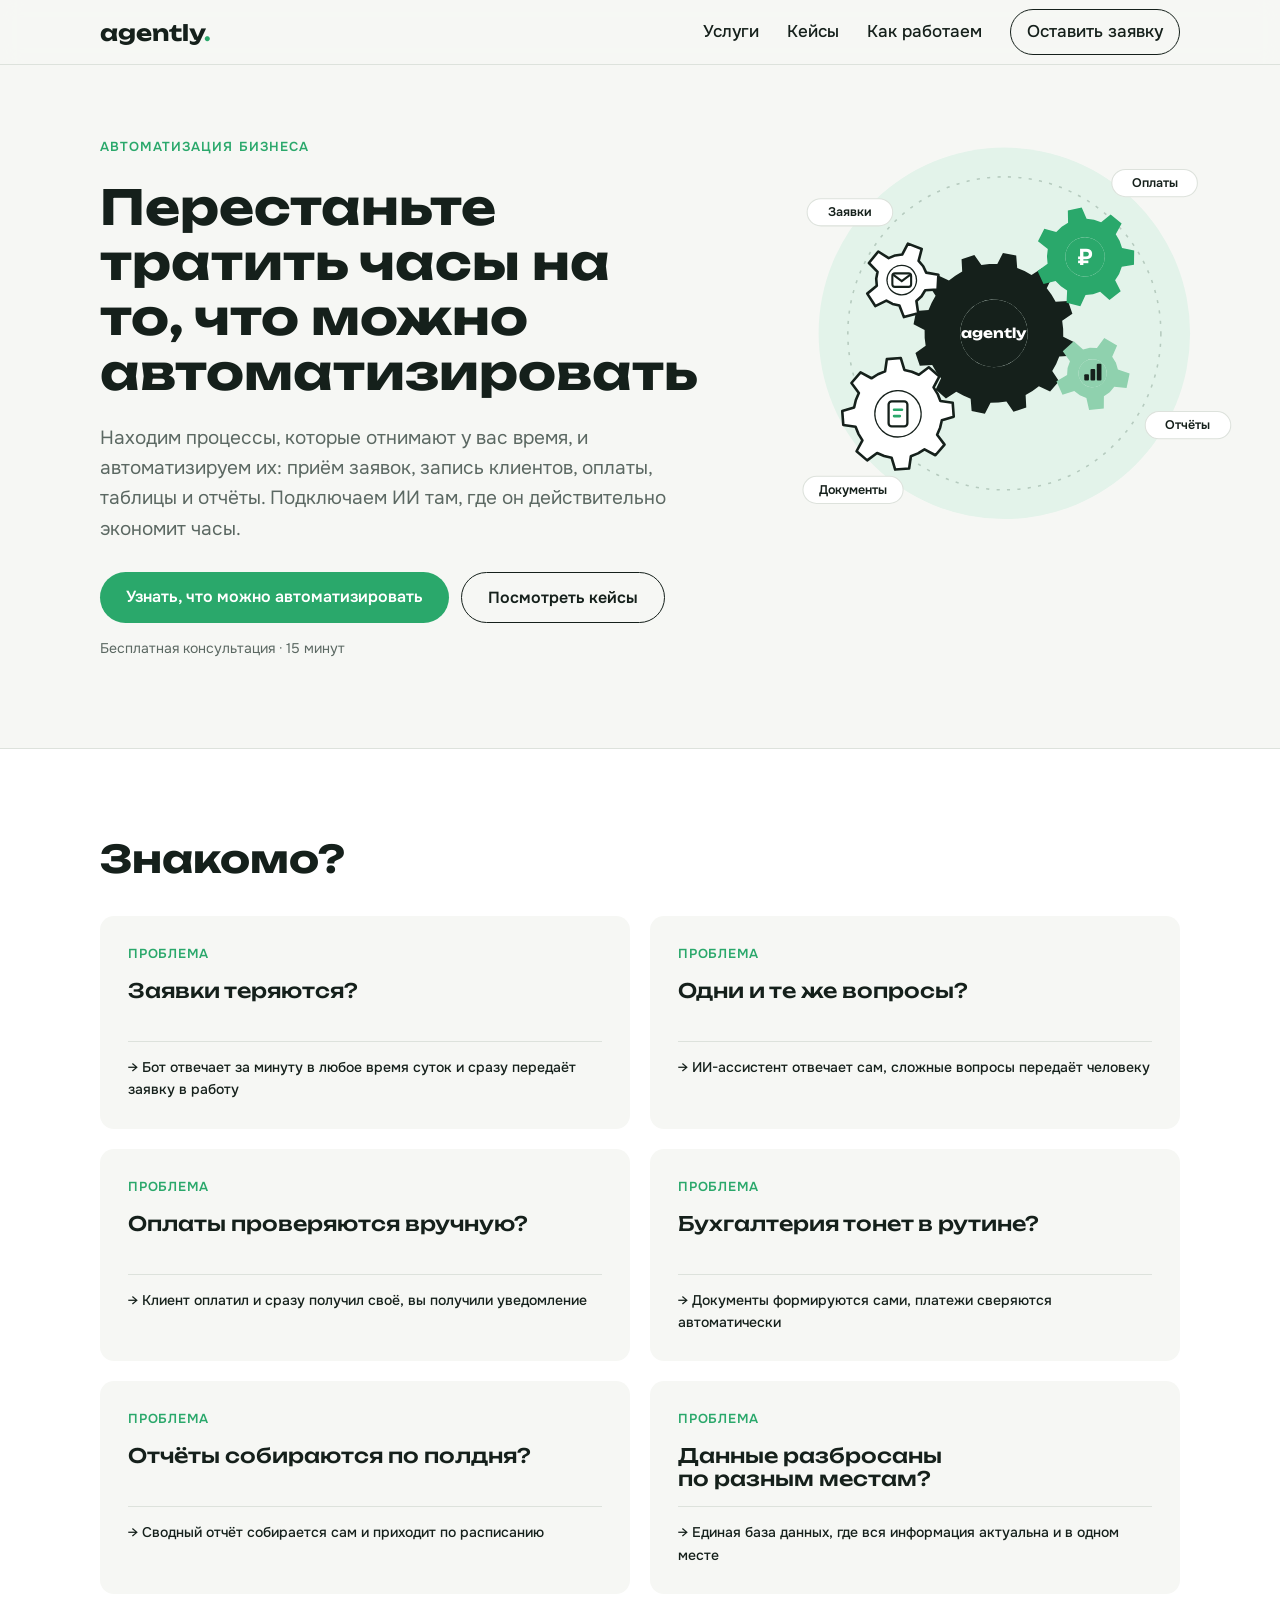
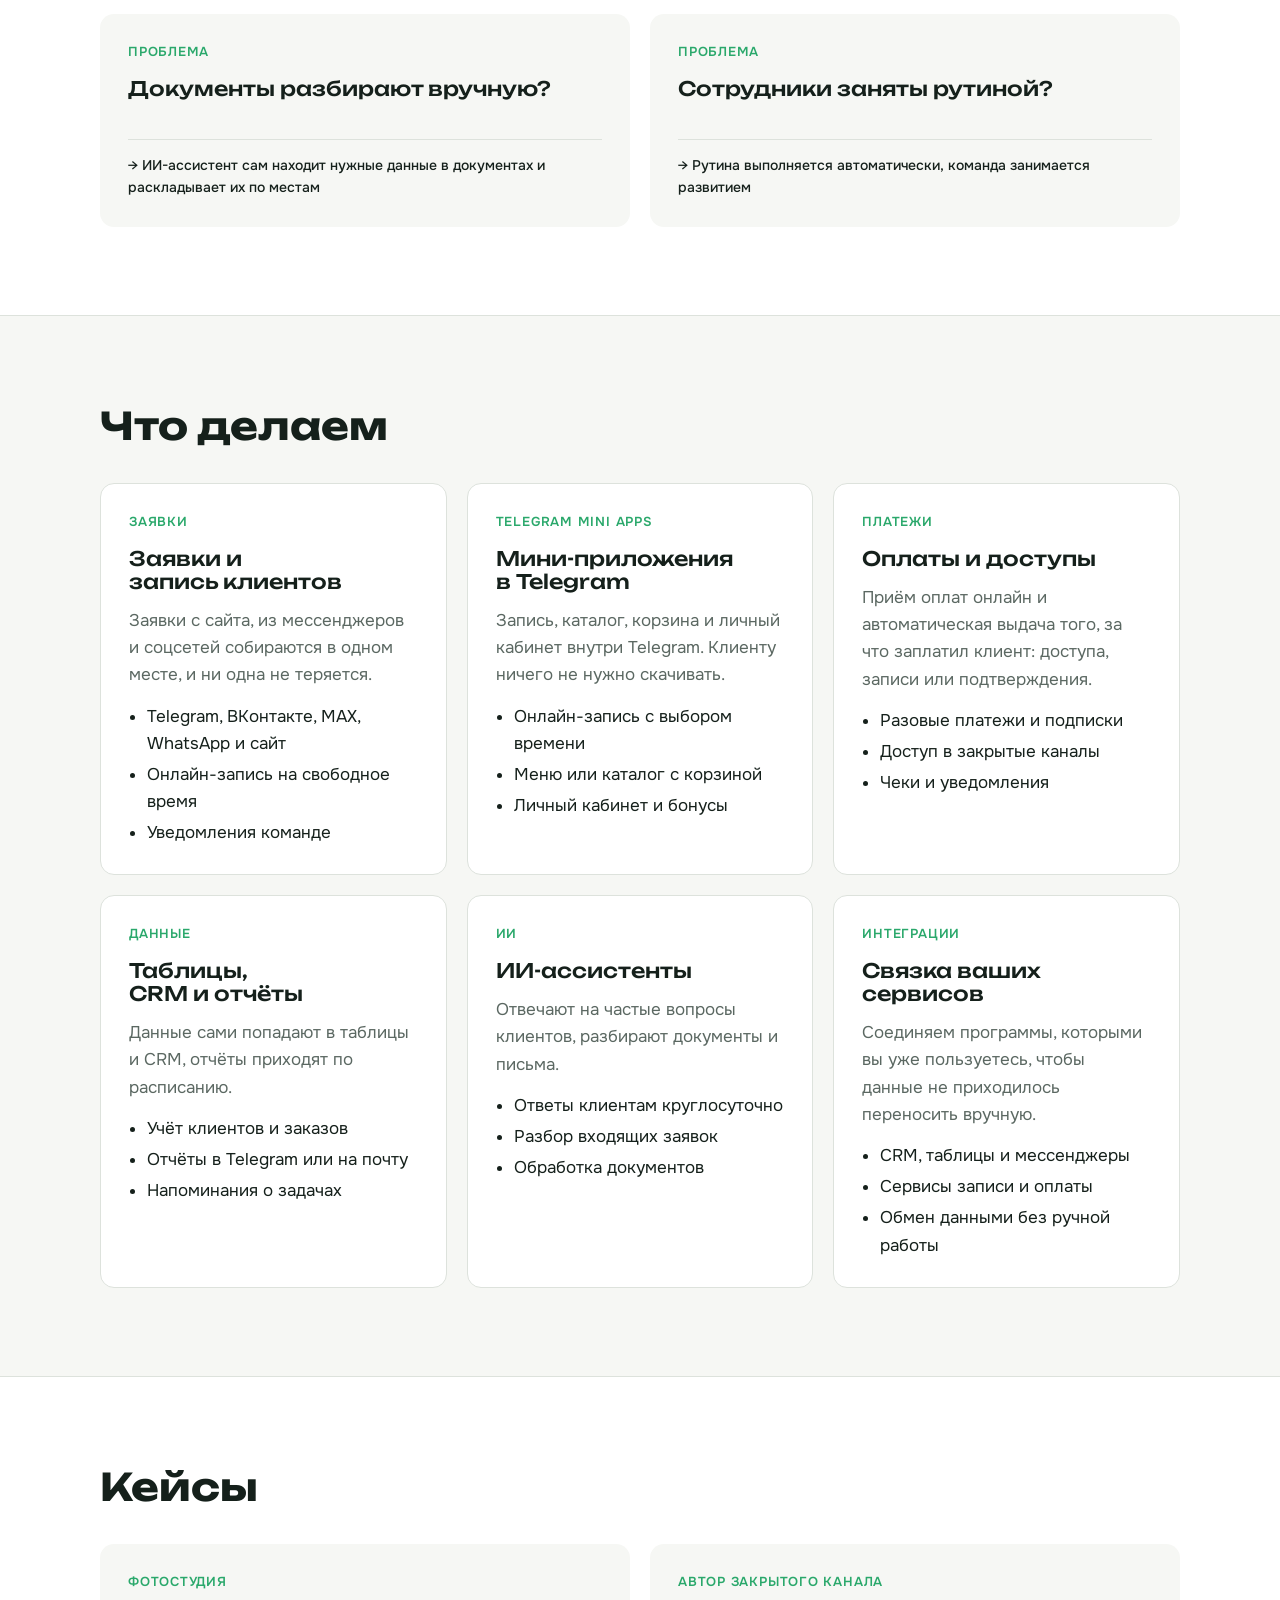
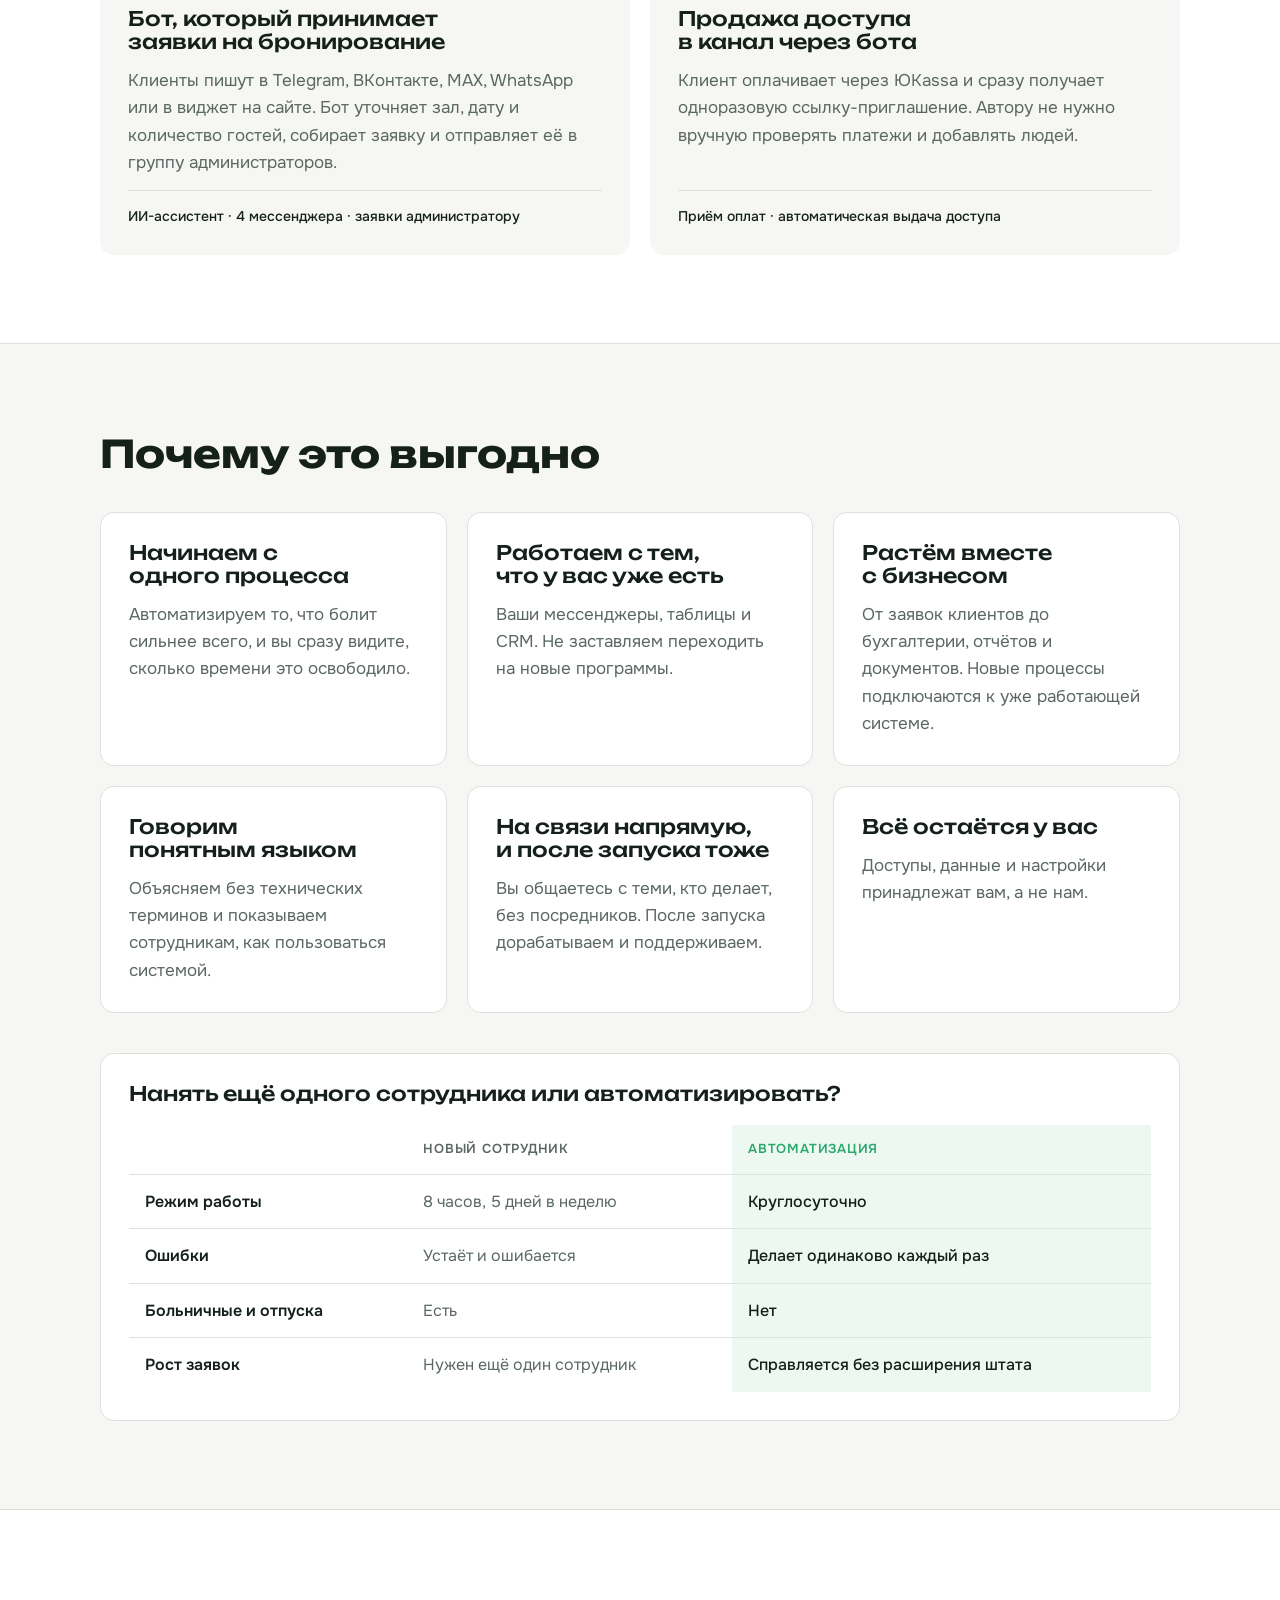
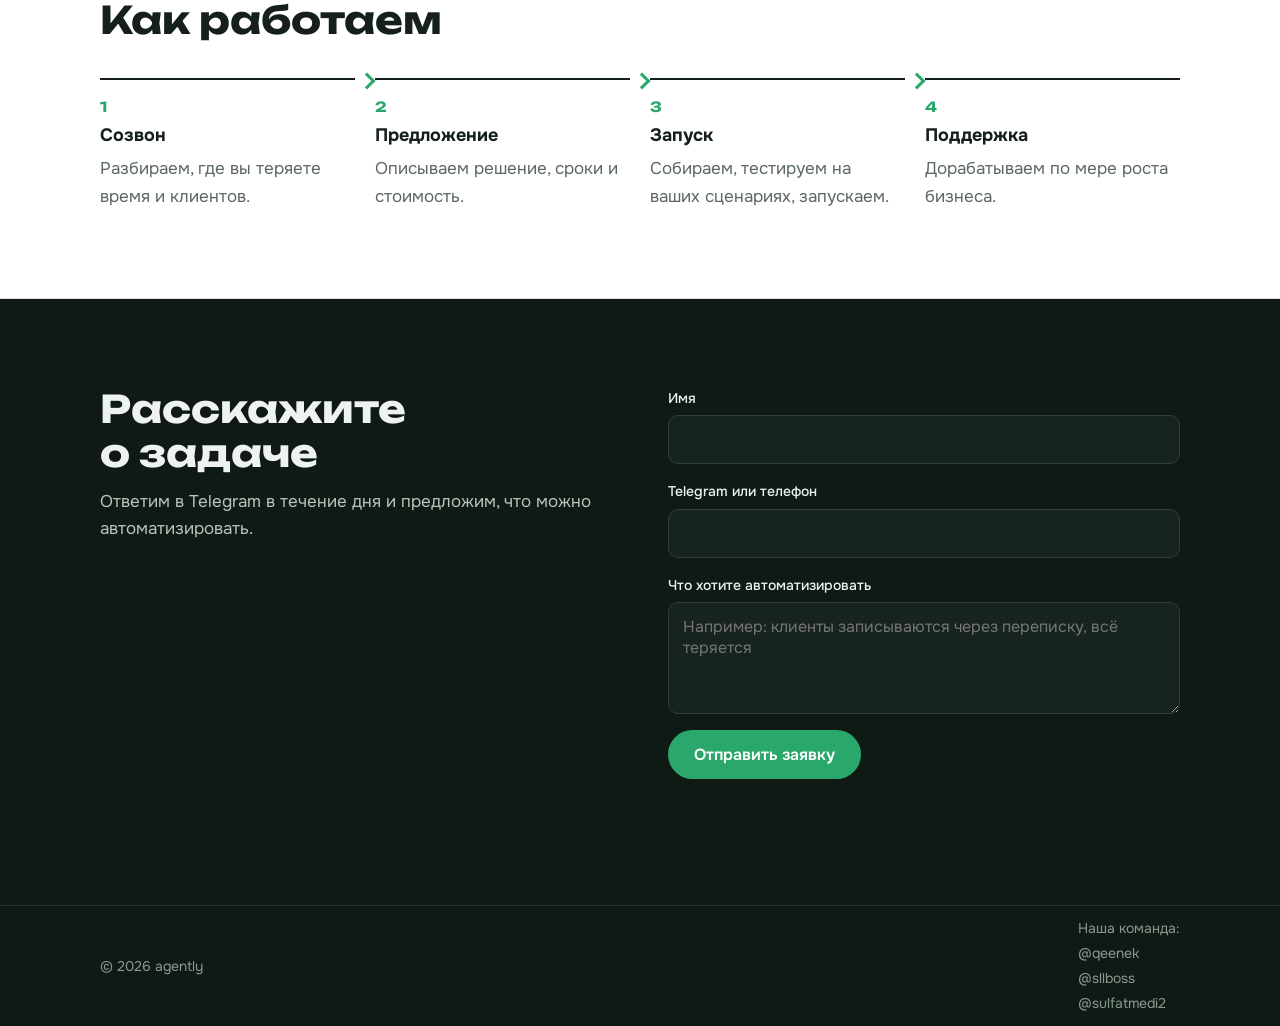
==== index.html @ 32336cc2 "Стрелки между шагами в блоке «Как работаем» - Добавлены зелёные стрелки-чевроны между шагами (CSS ::" ====
<!doctype html>
<html lang="ru">
<head>
  <meta charset="utf-8">
  <meta name="viewport" content="width=device-width, initial-scale=1">
  <title>agently — автоматизация бизнеса</title>
  <meta name="description" content="Автоматизируем бизнес: приём заявок, запись клиентов, оплаты, таблицы и отчёты, мини-приложения в Telegram и ИИ-ассистенты.">
  <link rel="preconnect" href="https://fonts.googleapis.com">
  <link rel="preconnect" href="https://fonts.gstatic.com" crossorigin>
  <link href="https://fonts.googleapis.com/css2?family=Unbounded:wght@500;700&family=Onest:wght@400;500;600&display=swap" rel="stylesheet">
  <link rel="stylesheet" href="css/style.css?v=8">
</head>
<body>

<header class="header">
  <div class="wrap header__row">
    <a href="#" class="logo">agently<span>.</span></a>
    <nav class="nav">
      <a href="#services">Услуги</a>
      <a href="#cases">Кейсы</a>
      <a href="#process">Как работаем</a>
      <a href="#contact" class="nav__cta">Оставить заявку</a>
    </nav>
  </div>
</header>

<main>
  <section class="hero">
    <div class="wrap hero__grid">
      <div class="hero__text">
        <p class="eyebrow">Автоматизация бизнеса</p>
        <h1>Перестаньте тратить часы на то, что можно автоматизировать</h1>
        <p class="lead">Находим процессы, которые отнимают у вас время, и автоматизируем их: приём заявок, запись клиентов, оплаты, таблицы и отчёты. Подключаем ИИ там, где он действительно экономит часы.</p>
        <div class="hero__actions">
          <a href="#contact" class="btn btn--primary">Узнать, что можно автоматизировать</a>
          <a href="#cases" class="btn btn--ghost">Посмотреть кейсы</a>
        </div>
        <p class="hero__note">Бесплатная консультация · 15 минут</p>
      </div>

      <!-- Шестерёнки: agently вращает оплаты, документы, отчёты и заявки -->
      <div class="gears-card">
        <svg id="heroGears" viewBox="0 0 460 420" role="img" aria-label="Сцепленные шестерёнки: центральная agently вращает оплаты, документы, отчёты и заявки">
          <circle cx="215" cy="215" r="178" fill="#e3f3ea"/>
          <circle cx="215" cy="215" r="150" fill="none" stroke="#b6cbbf" stroke-width="1.5" stroke-dasharray="3 7"/>
          <g id="gears"></g>
          <g id="gearIcons"></g>
          <g font-family="Onest, system-ui, sans-serif" font-size="12" font-weight="600" fill="#15201b">
            <rect x="318" y="58" width="82" height="26" rx="13" fill="#fff" stroke="#dde2dc"/><text x="359" y="75" text-anchor="middle">Оплаты</text>
            <rect x="22" y="352" width="96" height="26" rx="13" fill="#fff" stroke="#dde2dc"/><text x="70" y="369" text-anchor="middle">Документы</text>
            <rect x="350" y="290" width="82" height="26" rx="13" fill="#fff" stroke="#dde2dc"/><text x="391" y="307" text-anchor="middle">Отчёты</text>
            <rect x="26" y="86" width="82" height="26" rx="13" fill="#fff" stroke="#dde2dc"/><text x="67" y="103" text-anchor="middle">Заявки</text>
          </g>
        </svg>
      </div>
    </div>
  </section>

  <section id="why" class="section section--alt">
    <div class="wrap">
      <h2>Знакомо?</h2>
      <div class="cases">
        <article class="case">
          <p class="tag">Проблема</p>
          <h3>Заявки теряются?</h3>
          <p class="case__stack">→ Бот отвечает за минуту в любое время суток и сразу передаёт заявку в работу</p>
        </article>
        <article class="case">
          <p class="tag">Проблема</p>
          <h3>Одни и те же вопросы?</h3>
          <p class="case__stack">→ ИИ-ассистент отвечает сам, сложные вопросы передаёт человеку</p>
        </article>
        <article class="case">
          <p class="tag">Проблема</p>
          <h3>Оплаты проверяются вручную?</h3>
          <p class="case__stack">→ Клиент оплатил и сразу получил своё, вы получили уведомление</p>
        </article>
        <article class="case">
          <p class="tag">Проблема</p>
          <h3>Бухгалтерия тонет в рутине?</h3>
          <p class="case__stack">→ Документы формируются сами, платежи сверяются автоматически</p>
        </article>
        <article class="case">
          <p class="tag">Проблема</p>
          <h3>Отчёты собираются по полдня?</h3>
          <p class="case__stack">→ Сводный отчёт собирается сам и приходит по расписанию</p>
        </article>
        <article class="case">
          <p class="tag">Проблема</p>
          <h3>Данные разбросаны по разным местам?</h3>
          <p class="case__stack">→ Единая база данных, где вся информация актуальна и в одном месте</p>
        </article>
        <article class="case">
          <p class="tag">Проблема</p>
          <h3>Документы разбирают вручную?</h3>
          <p class="case__stack">→ ИИ-ассистент сам находит нужные данные в документах и раскладывает их по местам</p>
        </article>
        <article class="case">
          <p class="tag">Проблема</p>
          <h3>Сотрудники заняты рутиной?</h3>
          <p class="case__stack">→ Рутина выполняется автоматически, команда занимается развитием</p>
        </article>
      </div>
    </div>
  </section>

  <section id="services" class="section">
    <div class="wrap">
      <h2>Что делаем</h2>
      <div class="services">
        <article class="service">
          <p class="tag">Заявки</p>
          <h3>Заявки и запись клиентов</h3>
          <p>Заявки с сайта, из мессенджеров и соцсетей собираются в одном месте, и ни одна не теряется.</p>
          <ul>
            <li>Telegram, ВКонтакте, MAX, WhatsApp и сайт</li>
            <li>Онлайн-запись на свободное время</li>
            <li>Уведомления команде</li>
          </ul>
        </article>
        <article class="service">
          <p class="tag">Telegram Mini Apps</p>
          <h3>Мини-приложения в Telegram</h3>
          <p>Запись, каталог, корзина и личный кабинет внутри Telegram. Клиенту ничего не нужно скачивать.</p>
          <ul>
            <li>Онлайн-запись с выбором времени</li>
            <li>Меню или каталог с корзиной</li>
            <li>Личный кабинет и бонусы</li>
          </ul>
        </article>
        <article class="service">
          <p class="tag">Платежи</p>
          <h3>Оплаты и доступы</h3>
          <p>Приём оплат онлайн и автоматическая выдача того, за что заплатил клиент: доступа, записи или подтверждения.</p>
          <ul>
            <li>Разовые платежи и подписки</li>
            <li>Доступ в закрытые каналы</li>
            <li>Чеки и уведомления</li>
          </ul>
        </article>
        <article class="service">
          <p class="tag">Данные</p>
          <h3>Таблицы, CRM и отчёты</h3>
          <p>Данные сами попадают в таблицы и CRM, отчёты приходят по расписанию.</p>
          <ul>
            <li>Учёт клиентов и заказов</li>
            <li>Отчёты в Telegram или на почту</li>
            <li>Напоминания о задачах</li>
          </ul>
        </article>
        <article class="service">
          <p class="tag">ИИ</p>
          <h3>ИИ-ассистенты</h3>
          <p>Отвечают на частые вопросы клиентов, разбирают документы и письма.</p>
          <ul>
            <li>Ответы клиентам круглосуточно</li>
            <li>Разбор входящих заявок</li>
            <li>Обработка документов</li>
          </ul>
        </article>
        <article class="service">
          <p class="tag">Интеграции</p>
          <h3>Связка ваших сервисов</h3>
          <p>Соединяем программы, которыми вы уже пользуетесь, чтобы данные не приходилось переносить вручную.</p>
          <ul>
            <li>CRM, таблицы и мессенджеры</li>
            <li>Сервисы записи и оплаты</li>
            <li>Обмен данными без ручной работы</li>
          </ul>
        </article>
      </div>
    </div>
  </section>

  <section id="cases" class="section section--alt">
    <div class="wrap">
      <h2>Кейсы</h2>
      <div class="cases">
        <article class="case">
          <p class="tag">Фотостудия</p>
          <h3>Бот, который принимает заявки на бронирование</h3>
          <p>Клиенты пишут в Telegram, ВКонтакте, MAX, WhatsApp или в виджет на сайте. Бот уточняет зал, дату и количество гостей, собирает заявку и отправляет её в группу администраторов.</p>
          <p class="case__stack">ИИ-ассистент · 4 мессенджера · заявки администратору</p>
        </article>
        <article class="case">
          <p class="tag">Автор закрытого канала</p>
          <h3>Продажа доступа в канал через бота</h3>
          <p>Клиент оплачивает через ЮKassa и сразу получает одноразовую ссылку-приглашение. Автору не нужно вручную проверять платежи и добавлять людей.</p>
          <p class="case__stack">Приём оплат · автоматическая выдача доступа</p>
        </article>
      </div>
    </div>
  </section>

  <section id="benefits" class="section">
    <div class="wrap">
      <h2>Почему это выгодно</h2>
      <div class="services">
        <article class="service">
          <h3>Начинаем с одного процесса</h3>
          <p>Автоматизируем то, что болит сильнее всего, и вы сразу видите, сколько времени это освободило.</p>
        </article>
        <article class="service">
          <h3>Работаем с тем, что у вас уже есть</h3>
          <p>Ваши мессенджеры, таблицы и CRM. Не заставляем переходить на новые программы.</p>
        </article>
        <article class="service">
          <h3>Растём вместе с бизнесом</h3>
          <p>От заявок клиентов до бухгалтерии, отчётов и документов. Новые процессы подключаются к уже работающей системе.</p>
        </article>
        <article class="service">
          <h3>Говорим понятным языком</h3>
          <p>Объясняем без технических терминов и показываем сотрудникам, как пользоваться системой.</p>
        </article>
        <article class="service">
          <h3>На связи напрямую, и после запуска тоже</h3>
          <p>Вы общаетесь с теми, кто делает, без посредников. После запуска дорабатываем и поддерживаем.</p>
        </article>
        <article class="service">
          <h3>Всё остаётся у вас</h3>
          <p>Доступы, данные и настройки принадлежат вам, а не нам.</p>
        </article>
      </div>
      <div class="compare">
        <h3 class="compare__title">Нанять ещё одного сотрудника или автоматизировать?</h3>
        <div class="compare__scroll">
          <table>
            <thead>
              <tr><th></th><th scope="col">Новый сотрудник</th><th scope="col">Автоматизация</th></tr>
            </thead>
            <tbody>
              <tr><th scope="row">Режим работы</th><td>8 часов, 5 дней в неделю</td><td>Круглосуточно</td></tr>
              <tr><th scope="row">Ошибки</th><td>Устаёт и ошибается</td><td>Делает одинаково каждый раз</td></tr>
              <tr><th scope="row">Больничные и отпуска</th><td>Есть</td><td>Нет</td></tr>
              <tr><th scope="row">Рост заявок</th><td>Нужен ещё один сотрудник</td><td>Справляется без расширения штата</td></tr>
            </tbody>
          </table>
        </div>
      </div>
    </div>
  </section>

  <section id="process" class="section section--alt">
    <div class="wrap">
      <h2>Как работаем</h2>
      <ol class="steps">
        <li><b>Созвон</b><span>Разбираем, где вы теряете время и клиентов.</span></li>
        <li><b>Предложение</b><span>Описываем решение, сроки и стоимость.</span></li>
        <li><b>Запуск</b><span>Собираем, тестируем на ваших сценариях, запускаем.</span></li>
        <li><b>Поддержка</b><span>Дорабатываем по мере роста бизнеса.</span></li>
      </ol>
    </div>
  </section>

  <section id="contact" class="section section--dark">
    <div class="wrap contact">
      <div>
        <h2>Расскажите о задаче</h2>
        <p>Ответим в Telegram в течение дня и предложим, что можно автоматизировать.</p>
      </div>
      <form id="lead-form" class="form" novalidate>
        <label>Имя
          <input type="text" name="name" required autocomplete="name">
        </label>
        <label>Telegram или телефон
          <input type="text" name="contact" required>
        </label>
        <label>Что хотите автоматизировать
          <textarea name="task" rows="4" placeholder="Например: клиенты записываются через переписку, всё теряется"></textarea>
        </label>
        <input type="text" name="website" class="hp" tabindex="-1" autocomplete="off" aria-hidden="true">
        <button type="submit" class="btn btn--primary">Отправить заявку</button>
        <p class="form__status" role="status"></p>
      </form>
    </div>
  </section>
</main>

<footer class="footer">
  <div class="wrap footer__row">
    <span>© 2026 agently</span>
    <div class="footer__team">
      <span>Наша команда:</span>
      <a href="https://t.me/qeenek" target="_blank" rel="noopener">@qeenek</a>
      <a href="https://t.me/sllboss" target="_blank" rel="noopener">@sllboss</a>
      <a href="https://t.me/sulfatmedi2" target="_blank" rel="noopener">@sulfatmedi2</a>
    </div>
  </div>
</footer>

<script src="js/main.js"></script>
<script>
/* Шестерёнки на первом экране */
(() => {
  const svg = document.getElementById('heroGears');
  if (!svg) return;
  const NS = 'http://www.w3.org/2000/svg', host = svg.getElementById ? svg.querySelector('#gears') : null, icons = svg.querySelector('#gearIcons');
  const reduce = window.matchMedia('(prefers-reduced-motion: reduce)').matches;
  const m = 6, h = 11;
  function gearPath(t) {
    const rp = t * m, ro = rp + h / 2, ri = rp - h / 2, step = Math.PI * 2 / t; let d = '';
    for (let i = 0; i < t; i++) {
      const a = i * step, pts = [[ri, a - step * .5], [ri, a - step * .28], [ro, a - step * .16], [ro, a + step * .16], [ri, a + step * .28]];
      pts.forEach(([r, an], j) => { d += (i === 0 && j === 0 ? 'M' : 'L') + (r * Math.cos(an)).toFixed(2) + ' ' + (r * Math.sin(an)).toFixed(2) + ' '; });
    }
    const r = t * m * .45;
    return d + `Z M ${r} 0 A ${r} ${r} 0 1 0 ${-r} 0 A ${r} ${r} 0 1 0 ${r} 0 Z`;
  }
  const mk = (tag, a, p) => { const e = document.createElementNS(NS, tag); for (const k in a) e.setAttribute(k, a[k]); p.appendChild(e); return e; };
  const A = { t: 12, x: 205, y: 215, fill: '#15201b' };
  const kids = [
    { t: 7, ang: -40, fill: '#2aa86b', icon: 'rub' },
    { t: 8, ang: 140, fill: '#ffffff', stroke: '#15201b', icon: 'doc' },
    { t: 5, ang: 22, fill: '#8fd1ae', icon: 'chart' },
    { t: 5, ang: -150, fill: '#ffffff', stroke: '#15201b', icon: 'mail' }
  ];
  kids.forEach(k => { const dist = (A.t + k.t) * m, r = k.ang * Math.PI / 180; k.x = A.x + dist * Math.cos(r); k.y = A.y + dist * Math.sin(r); });
  [A, ...kids].forEach(g => { g.el = mk('path', { d: gearPath(g.t), fill: g.fill, 'fill-rule': 'evenodd', stroke: g.stroke || 'none', 'stroke-width': g.stroke ? 2.5 : 0, 'stroke-linejoin': 'round' }, host); });
  mk('circle', { cx: A.x, cy: A.y, r: A.t * m * .45, fill: '#15201b' }, icons);
  mk('text', { x: A.x, y: A.y + 4, 'text-anchor': 'middle', 'font-size': 13, 'font-weight': 700, fill: '#ffffff', 'font-family': 'Unbounded, sans-serif' }, icons).textContent = 'agently';
  kids.forEach(k => {
    mk('circle', { cx: k.x, cy: k.y, r: k.t * m * .45, fill: k.fill }, icons);
    if (k.icon === 'rub') mk('text', { x: k.x, y: k.y + 8, 'text-anchor': 'middle', 'font-size': 22, 'font-weight': 700, fill: '#ffffff' }, icons).textContent = '₽';
    if (k.icon === 'doc') { mk('rect', { x: k.x - 9, y: k.y - 12, width: 18, height: 24, rx: 3, fill: 'none', stroke: '#15201b', 'stroke-width': 2.2 }, icons); mk('rect', { x: k.x - 5, y: k.y - 5, width: 10, height: 2.4, rx: 1.2, fill: '#2aa86b' }, icons); mk('rect', { x: k.x - 5, y: k.y + 1, width: 8, height: 2.4, rx: 1.2, fill: '#2aa86b' }, icons); }
    if (k.icon === 'chart') [[-8, 6], [-2, 11], [4, 16]].forEach(([dx, hh]) => mk('rect', { x: k.x + dx, y: k.y + 7 - hh, width: 4.5, height: hh, rx: 1, fill: '#15201b' }, icons));
    if (k.icon === 'mail') { mk('rect', { x: k.x - 9, y: k.y - 6.5, width: 18, height: 13, rx: 2.5, fill: 'none', stroke: '#15201b', 'stroke-width': 2 }, icons); mk('path', { d: `M${k.x - 8} ${k.y - 5} L${k.x} ${k.y + 1} L${k.x + 8} ${k.y - 5}`, fill: 'none', stroke: '#15201b', 'stroke-width': 2 }, icons); }
  });
  function draw(phi) {
    A.el.setAttribute('transform', `translate(${A.x} ${A.y}) rotate(${phi})`);
    kids.forEach(k => { const ratio = A.t / k.t, rot = -ratio * phi + k.ang * (1 + ratio) + 180 / k.t; k.el.setAttribute('transform', `translate(${k.x.toFixed(2)} ${k.y.toFixed(2)}) rotate(${rot.toFixed(3)})`); });
  }
  draw(0);
  if (reduce) return;
  let raf = 0, last = 0, phi = 0;
  const frame = now => { if (last) phi += (now - last) / 1000 * 24; last = now; draw(phi); raf = requestAnimationFrame(frame); };
  const run = on => { cancelAnimationFrame(raf); last = 0; if (on) raf = requestAnimationFrame(frame); };
  if ('IntersectionObserver' in window) new IntersectionObserver(([e]) => run(e.isIntersecting)).observe(svg);
  else run(true);
})();
</script>

</body>
</html>
---- css/style.css ----
:root {
  --bg: #f6f7f4;
  --surface: #ffffff;
  --ink: #15201b;
  --muted: #5b6862;
  --line: #dde2dc;
  --accent: #2aa86b;      /* зелёный «онлайн»: бот работает */
  --accent-ink: #ffffff;
  --dark: #0f1a15;
  --tg: #e7f1fb;          /* фон входящих сообщений */
  --font-display: "Unbounded", system-ui, sans-serif;
  --font-body: "Onest", system-ui, -apple-system, "Segoe UI", sans-serif;
  --radius: 14px;
}

* { box-sizing: border-box; }
html { scroll-behavior: smooth; }
body {
  margin: 0;
  background: var(--bg);
  color: var(--ink);
  font: 400 17px/1.6 var(--font-body);
}
a { color: inherit; }
h1, h2, h3 { font-family: var(--font-display); line-height: 1.15; text-wrap: balance; margin: 0; }
h1 { font-size: clamp(30px, 5vw, 52px); font-weight: 700; }
h2 { font-size: clamp(26px, 3.5vw, 38px); font-weight: 700; margin-bottom: 36px; }
h3 { font-size: 20px; font-weight: 500; }
p { margin: 0; }

.wrap {
  max-width: 1120px;
  margin: 0 auto;
  padding-left: max(20px, env(safe-area-inset-left));
  padding-right: max(20px, env(safe-area-inset-right));
}

/* Header */
.header {
  position: sticky; top: 0; z-index: 10;
  background: color-mix(in srgb, var(--bg) 88%, transparent);
  backdrop-filter: blur(10px);
  border-bottom: 1px solid var(--line);
}
.header__row { display: flex; align-items: center; justify-content: space-between; height: 64px; }
.logo { font: 700 22px var(--font-display); text-decoration: none; }
.logo span { color: var(--accent); }
.nav { display: flex; gap: 28px; align-items: center; font-weight: 500; }
.nav a { text-decoration: none; }
.nav a:hover { color: var(--accent); }
.nav__cta { padding: 8px 16px; border: 1.5px solid var(--ink); border-radius: 999px; }

/* Buttons */
.btn {
  display: inline-block; padding: 14px 26px; border-radius: 999px;
  font: 600 16px var(--font-body); text-decoration: none; cursor: pointer; border: 0;
  transition: transform .15s ease, background .15s ease;
}
.btn:hover { transform: translateY(-1px); }
.btn:focus-visible, .nav a:focus-visible, input:focus-visible, textarea:focus-visible {
  outline: 3px solid var(--accent); outline-offset: 2px;
}
.btn--primary { background: var(--accent); color: var(--accent-ink); }
.btn--ghost { background: transparent; border: 1.5px solid var(--ink); }

/* Hero */
.hero { padding-block: 72px 88px; }
.hero__grid { display: grid; grid-template-columns: 1.15fr .85fr; gap: 56px; align-items: center; }
.hero__text { display: flex; flex-direction: column; gap: 22px; }
.eyebrow { text-transform: uppercase; letter-spacing: .08em; font-size: 13px; font-weight: 600; color: var(--accent); }
.lead { font-size: 19px; color: var(--muted); max-width: 34em; }
.hero__actions { display: flex; gap: 12px; flex-wrap: wrap; margin-top: 6px; }
.hero__note { font-size: 14px; color: var(--muted); margin-top: -8px; }

/* Chat mockup */
.chat {
  background: var(--surface); border: 1px solid var(--line); border-radius: 22px;
  padding: 18px; display: flex; flex-direction: column; gap: 10px;
  box-shadow: 0 20px 50px -24px rgba(15, 26, 21, .25);
}
.chat__head { display: flex; gap: 10px; align-items: center; padding-bottom: 12px; border-bottom: 1px solid var(--line); }
.chat__head small { display: block; color: var(--accent); font-size: 13px; }
.chat__avatar {
  width: 38px; height: 38px; border-radius: 50%; display: grid; place-items: center;
  background: var(--ink); color: var(--bg); font: 700 16px var(--font-display);
}
.msg { max-width: 85%; padding: 10px 14px; border-radius: 16px; font-size: 15px; line-height: 1.4; }
.msg--in { background: var(--tg); align-self: flex-start; border-bottom-left-radius: 4px; }
.msg--out { background: var(--ink); color: var(--bg); align-self: flex-end; border-bottom-right-radius: 4px; }
.chat__ticket {
  margin-top: 6px; padding: 12px 14px; border: 1.5px dashed var(--accent); border-radius: 12px;
  display: flex; flex-direction: column; gap: 2px;
}
.chat__ticket small { color: var(--muted); font-size: 12px; text-transform: uppercase; letter-spacing: .06em; }

/* Sections */
.section { padding-block: 88px; }
.section--alt { background: var(--surface); border-block: 1px solid var(--line); }
.section--dark { background: var(--dark); color: #eef3ef; }
.tag { font-size: 13px; font-weight: 600; color: var(--accent); text-transform: uppercase; letter-spacing: .06em; }

.services { display: grid; grid-template-columns: repeat(3, 1fr); gap: 20px; }
.service {
  background: var(--surface); border: 1px solid var(--line); border-radius: var(--radius);
  padding: 28px; display: flex; flex-direction: column; gap: 14px;
}
.service p:not(.tag) { color: var(--muted); }
.service ul { margin: 0; padding-left: 18px; display: grid; gap: 4px; }

.cases { display: grid; grid-template-columns: repeat(2, 1fr); gap: 20px; }
.case { padding: 28px; border-radius: var(--radius); background: var(--bg); display: flex; flex-direction: column; gap: 14px; }
.case p:not(.tag):not(.case__stack) { color: var(--muted); }
.case__stack { margin-top: auto; padding-top: 14px; border-top: 1px solid var(--line); font-size: 14px; font-weight: 500; }

.steps { list-style: none; counter-reset: s; margin: 0; padding: 0; display: grid; grid-template-columns: repeat(4, 1fr); gap: 20px; }
.steps li { counter-increment: s; display: flex; flex-direction: column; gap: 6px; padding-top: 18px; border-top: 2px solid var(--ink); }
.steps li::before { content: counter(s); font: 700 14px var(--font-display); color: var(--accent); }
.steps b { font-size: 18px; }
.steps span { color: var(--muted); }

/* Contact */
.contact { display: grid; grid-template-columns: 1fr 1fr; gap: 56px; align-items: start; }
.contact > div { display: flex; flex-direction: column; gap: 14px; }
.contact h2 { margin-bottom: 0; }
.contact p { color: #b7c4bc; }
.team { margin-top: 12px; display: flex; flex-direction: column; gap: 10px; }
.team__title { text-transform: uppercase; letter-spacing: .08em; font-size: 13px; font-weight: 600; color: var(--accent) !important; }
.team__list { list-style: none; margin: 0; padding: 0; display: flex; flex-direction: column; gap: 8px; }
.team__list a {
  display: inline-flex; align-items: center; gap: 10px;
  color: #eef3ef; text-decoration: none; font-weight: 500; font-size: 18px;
}
.team__list a::before {
  content: ""; width: 8px; height: 8px; border-radius: 50%; background: var(--accent);
}
.team__list a:hover { color: var(--accent); }
.form { display: flex; flex-direction: column; gap: 16px; }
.form label { display: flex; flex-direction: column; gap: 6px; font-size: 14px; font-weight: 500; }
.form input, .form textarea {
  font: 400 16px var(--font-body); padding: 13px 14px; border-radius: 10px;
  border: 1px solid #2f3f37; background: #17241e; color: #eef3ef; resize: vertical;
}
.form input.invalid { border-color: #e46a5a; }
.form .btn { align-self: flex-start; }
.form__status { min-height: 1.5em; font-size: 15px; }
.form__status.ok { color: var(--accent); }
.form__status.err { color: #f08d7f; }
.hp { position: absolute; left: -9999px; }

.footer { padding-block: 28px; background: var(--dark); color: #8a9a91; border-top: 1px solid #22312a; }
.footer__row { display: flex; justify-content: space-between; gap: 16px; }

/* Mobile */
@media (max-width: 860px) {
  .hero__grid, .contact, .cases { grid-template-columns: 1fr; }
  .services { grid-template-columns: 1fr; }
  .steps { grid-template-columns: 1fr 1fr; }
  .nav a:not(.nav__cta) { display: none; }
  .hero { padding-block: 40px 64px; }
  .section { padding-block: 64px; }
}
@media (max-width: 480px) {
  .steps { grid-template-columns: 1fr; }
}

/* Команда в подвале */
.footer__row { align-items: center; flex-wrap: wrap; }
.footer__team { display: flex; flex-direction: column; gap: 4px; }
.footer { font-size: 14px; line-height: 1.5; padding-block: 12px; }
.footer__team a { color: inherit; text-decoration: none; }
.footer__team a:hover { color: var(--accent); }
@media (prefers-reduced-motion: reduce) {
  html { scroll-behavior: auto; }
  .btn { transition: none; }
}

/* Блок «Почему это выгодно» */
.compare { margin-top: 40px; background: var(--surface); border: 1px solid var(--line); border-radius: var(--radius); padding: 28px; }
.compare__title { margin-bottom: 20px; }
.compare__scroll { overflow-x: auto; }
.compare table { width: 100%; border-collapse: collapse; font-size: 16px; }
.compare th, .compare td { text-align: left; padding: 14px 16px; border-bottom: 1px solid var(--line); vertical-align: top; }
.compare tbody tr:last-child th, .compare tbody tr:last-child td { border-bottom: 0; }
.compare thead th { font-size: 13px; font-weight: 600; text-transform: uppercase; letter-spacing: .06em; color: var(--muted); }
.compare tbody th { font-weight: 600; }
.compare td { color: var(--muted); }
.compare td:last-child { color: var(--ink); font-weight: 500; background: color-mix(in srgb, var(--accent) 8%, transparent); }
.compare thead th:last-child { color: var(--accent); background: color-mix(in srgb, var(--accent) 8%, transparent); }
@media (max-width: 600px) {
  .compare { padding: 20px 12px; }
  .compare table { font-size: 14px; }
  .compare th, .compare td { padding: 12px 8px; }
  .compare table { table-layout: fixed; }
  .compare thead th { text-transform: none; letter-spacing: 0; font-size: 13px; }
  .compare th:first-child { width: 30%; }
}

/* Первый экран: шестерёнки справа */
.hero__grid { grid-template-columns: minmax(0, 1fr) minmax(0, 400px); gap: clamp(32px, 5vw, 72px); }
.hero h1 { font-size: clamp(28px, 3.8vw, 48px); hyphens: auto; }
.gears-card { justify-self: end; width: 100%; max-width: 400px; }
.gears-card svg { display: block; width: 100%; height: auto; }
@media (max-width: 860px) {
  .hero__grid { grid-template-columns: 1fr; }
  .gears-card { justify-self: center; max-width: 380px; }
}
.hero { overflow-x: clip; }
@media (min-width: 861px) {
  .gears-card {
    width: clamp(400px, calc(50vw - 160px), 560px);
    max-width: none;
    transform: translate(clamp(0px, calc(50vw - 560px), 220px), -70px);
  }
}

/* Блок «Знакомо?»: разделитель на одном уровне во всех карточках */
#why .case .case__stack { margin-top: 0; }
@media (min-width: 861px) {
  #why .case h3 { min-height: 2.4em; }
}

/* Стрелки между шагами «Как работаем» (только десктоп, где шаги в один ряд) */
@media (min-width: 861px) {
  .steps li { position: relative; }
  .steps li:not(:first-child)::after {
    content: "";
    position: absolute;
    top: -5px;
    left: -14px;
    width: 9px;
    height: 9px;
    border-top: 3px solid var(--accent);
    border-right: 3px solid var(--accent);
    transform: rotate(45deg);
  }
}
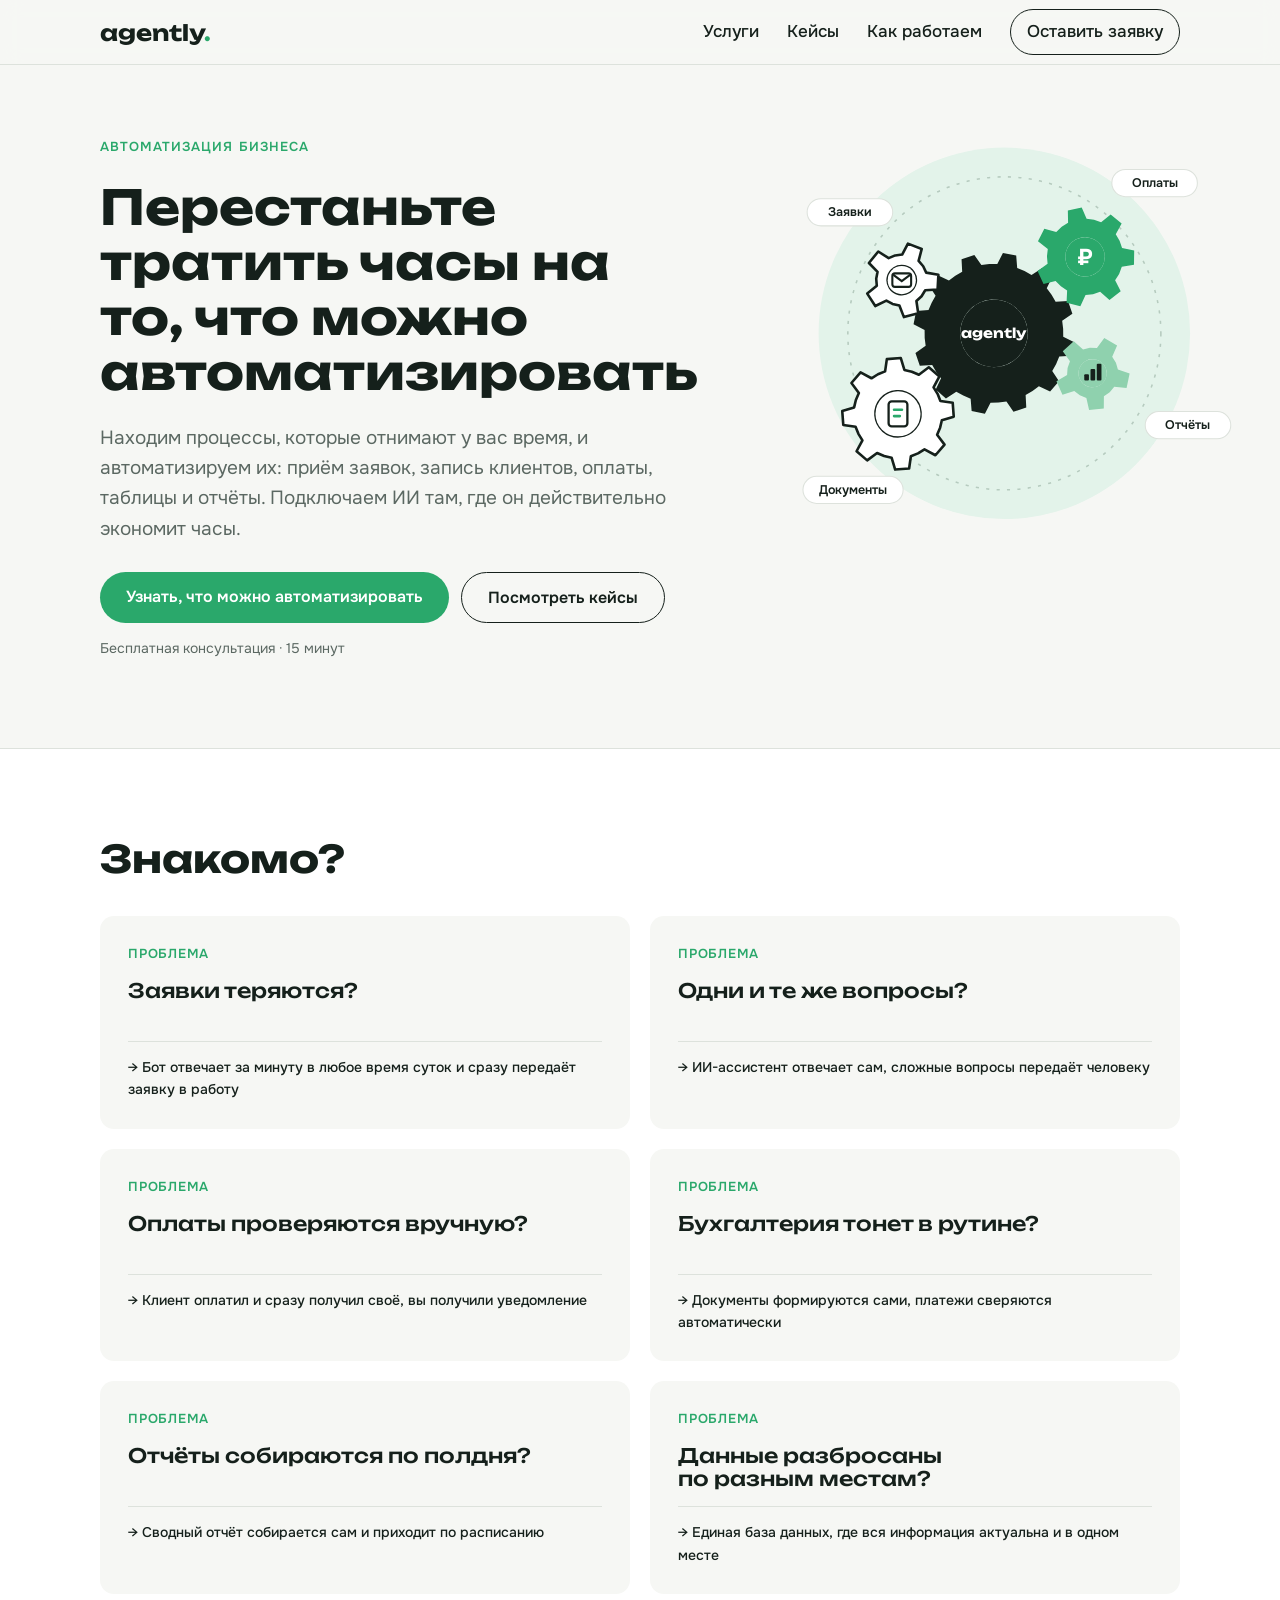
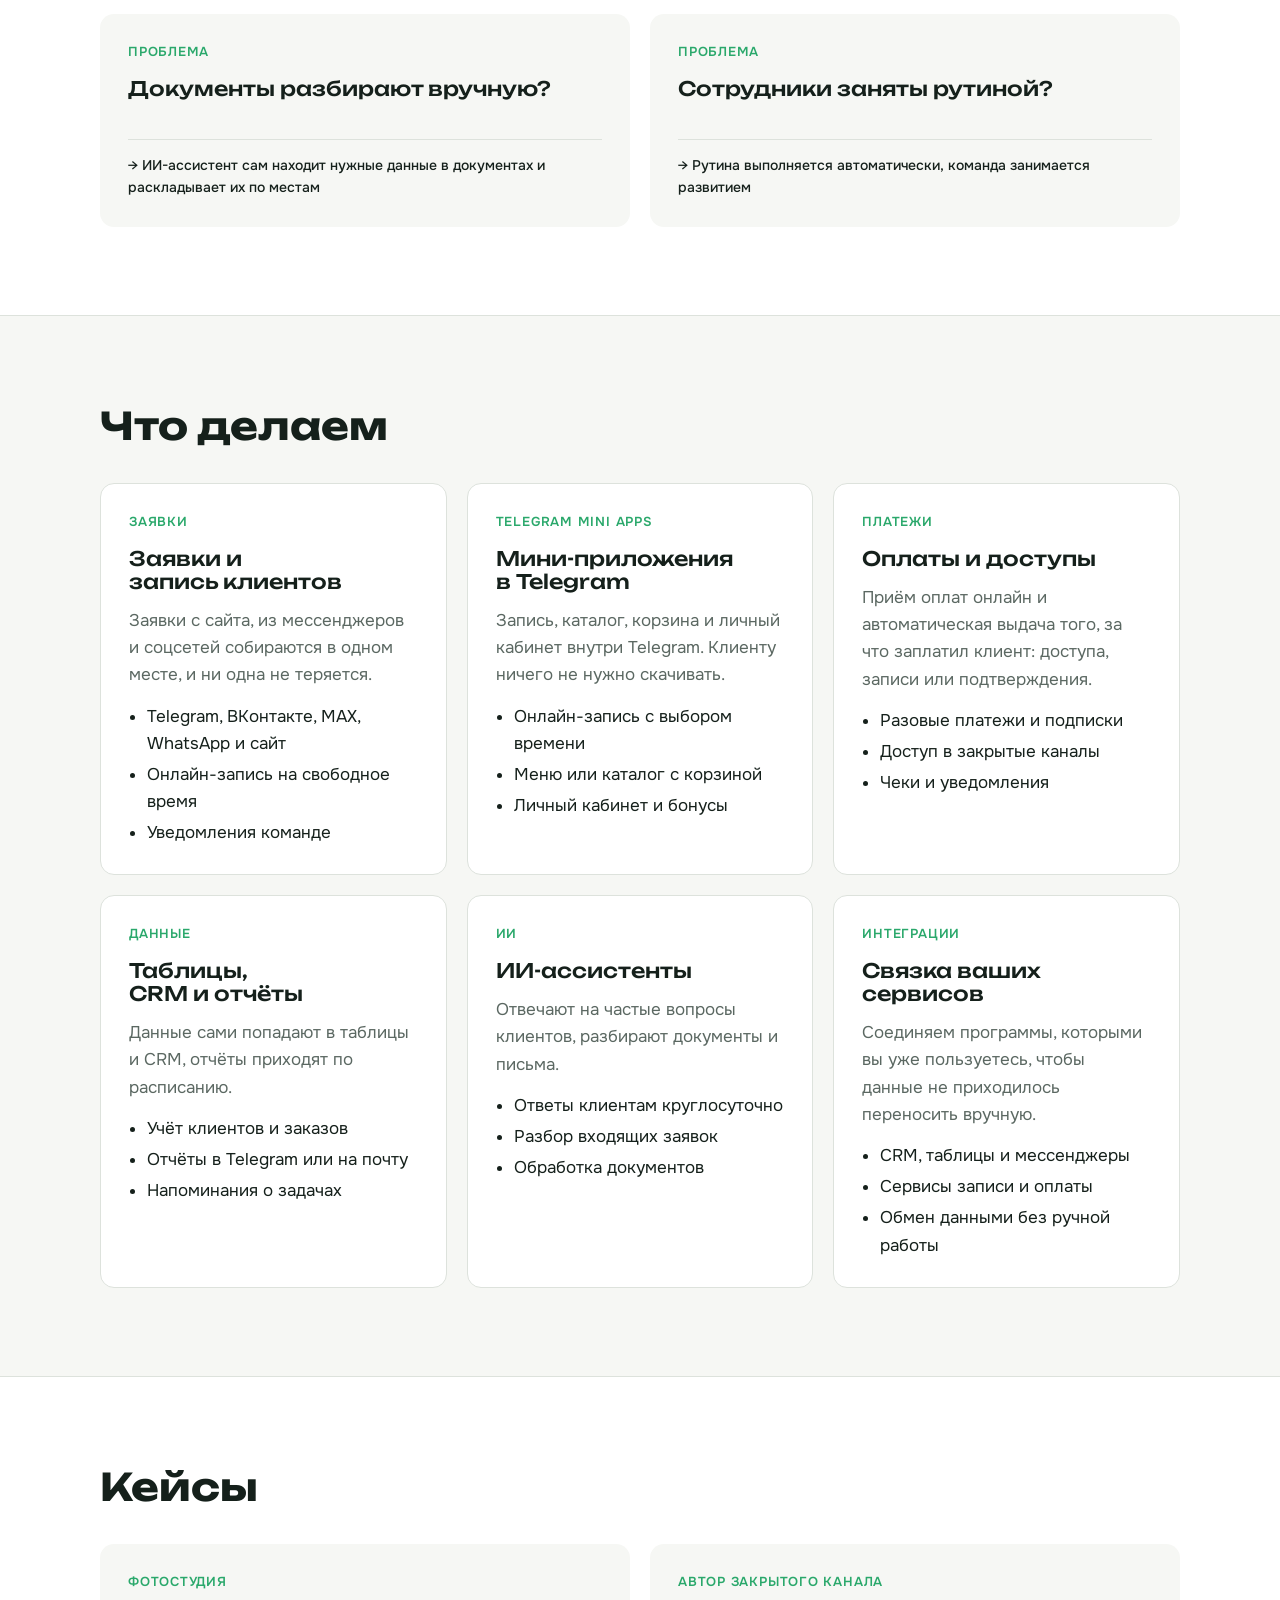
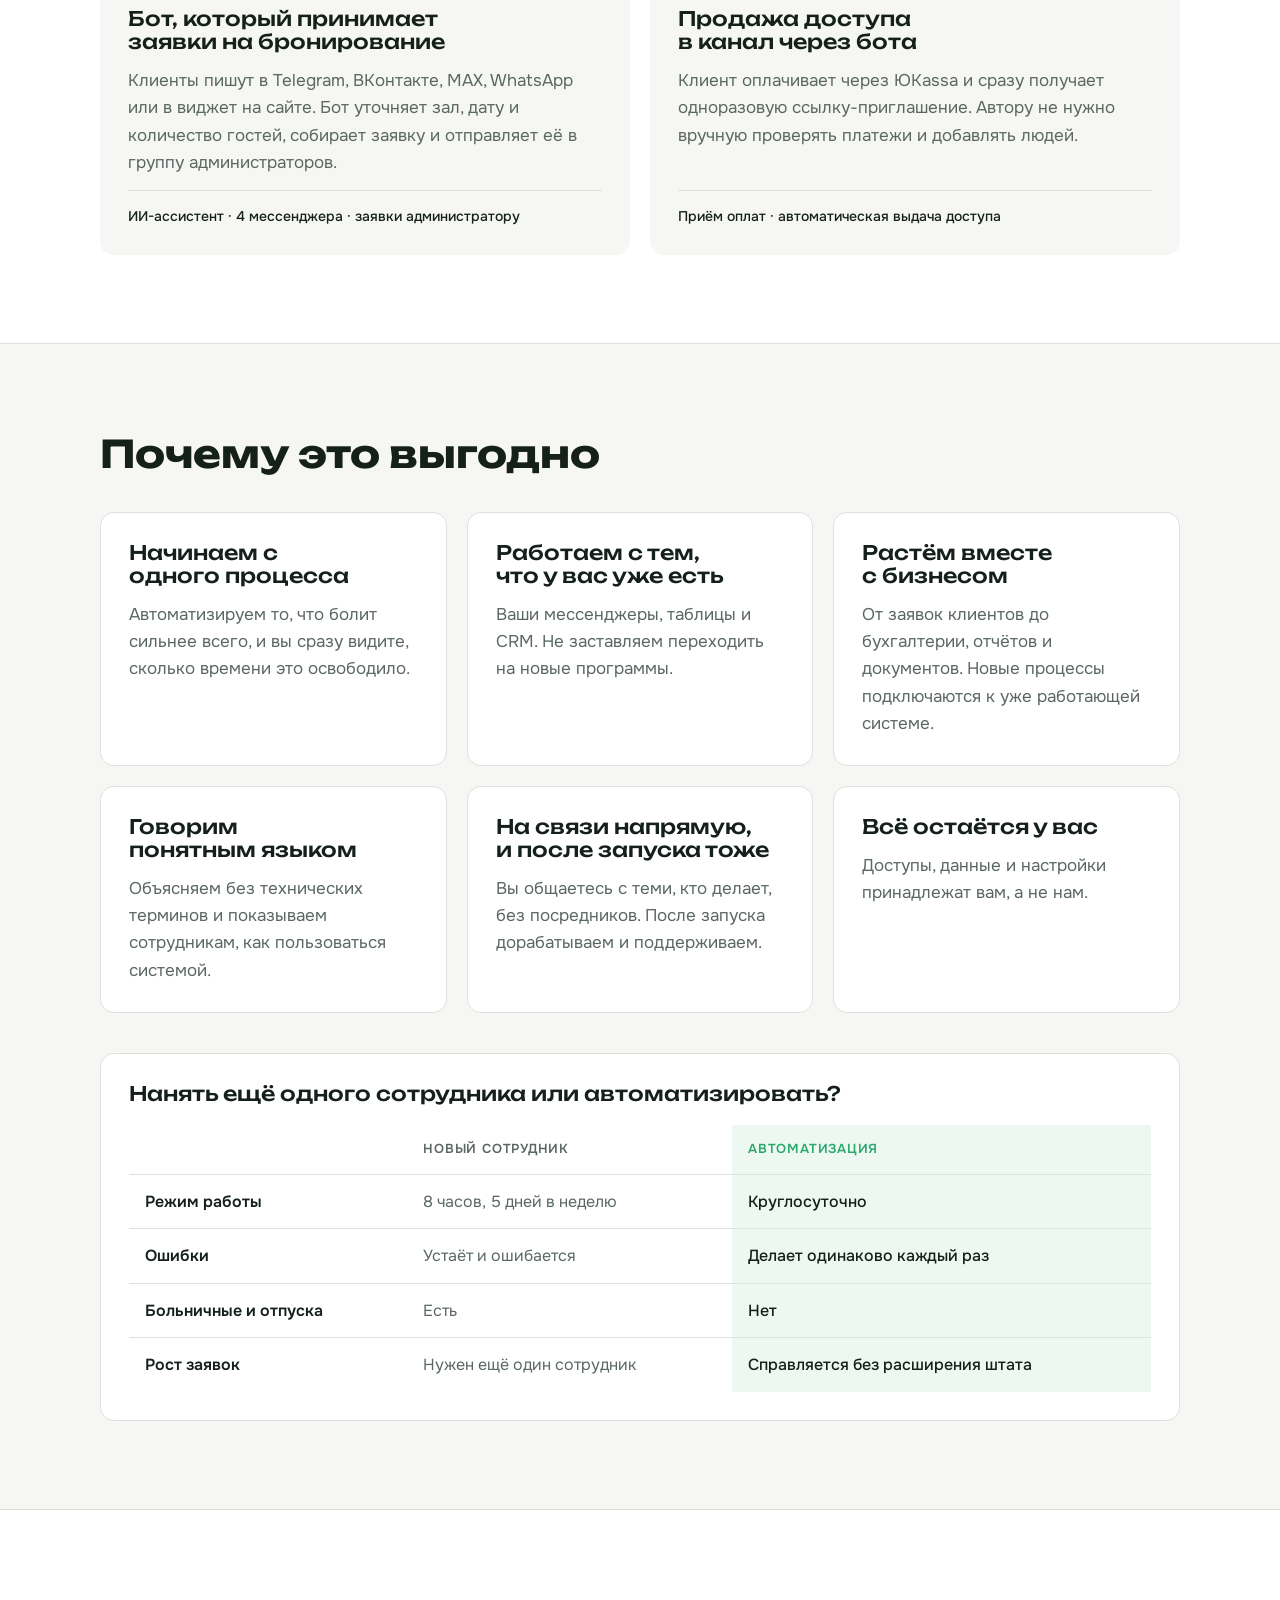
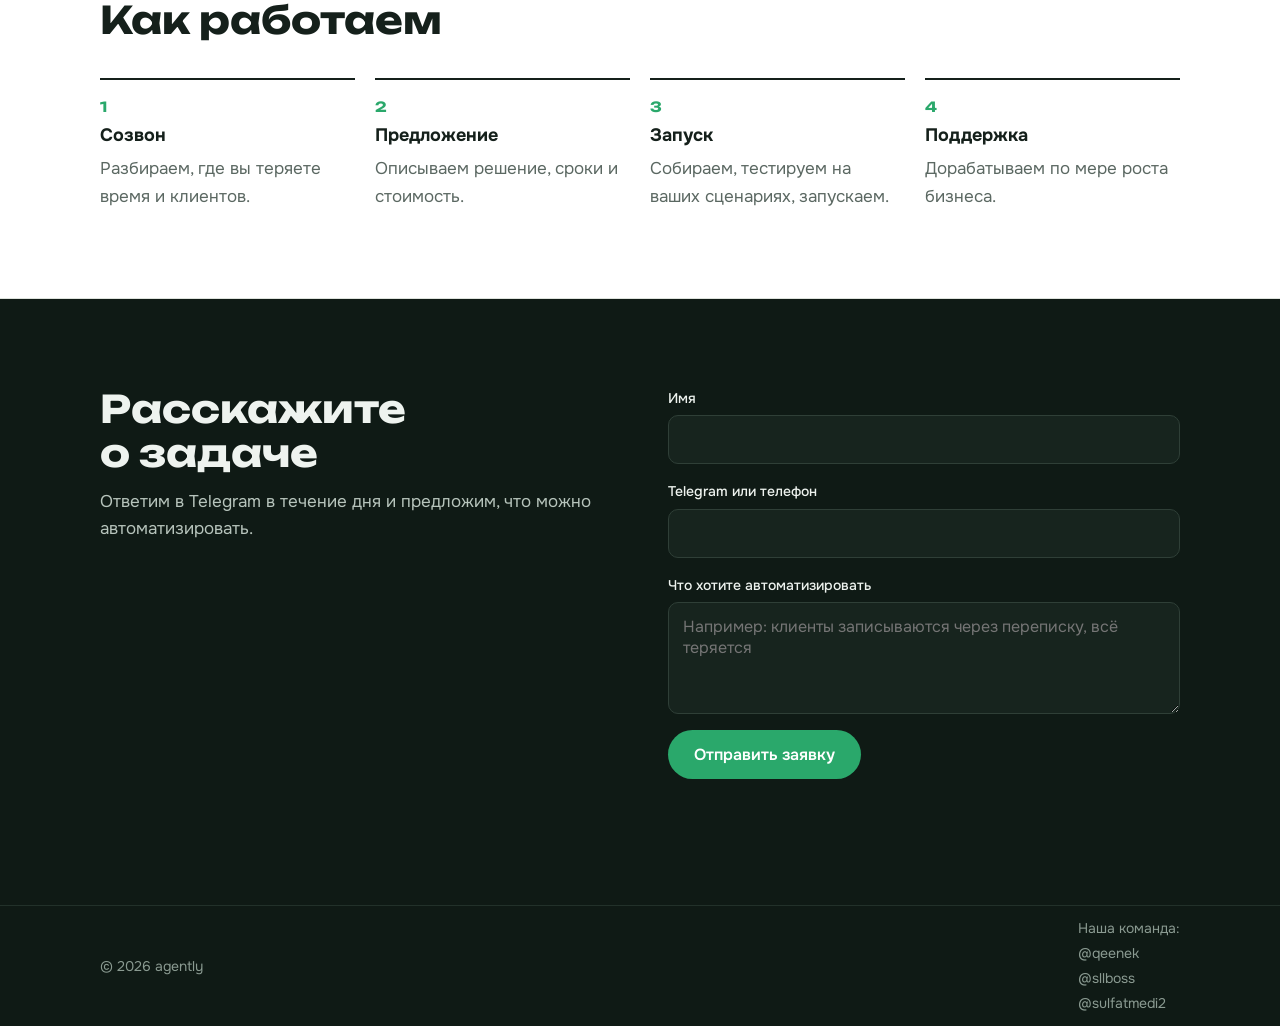
==== commit 97d6f64d: "Revert "Стрелки между шагами в блоке «Как работаем»" This reverts commit 32336cc2df50911da2af47d6b81" ====
--- a/index.html
+++ b/index.html
@@ -8,7 +8,7 @@
   <link rel="preconnect" href="https://fonts.googleapis.com">
   <link rel="preconnect" href="https://fonts.gstatic.com" crossorigin>
   <link href="https://fonts.googleapis.com/css2?family=Unbounded:wght@500;700&family=Onest:wght@400;500;600&display=swap" rel="stylesheet">
-  <link rel="stylesheet" href="css/style.css?v=8">
+  <link rel="stylesheet" href="css/style.css?v=7">
 </head>
 <body>
 
--- a/css/style.css
+++ b/css/style.css
@@ -218,19 +218,3 @@
 @media (min-width: 861px) {
   #why .case h3 { min-height: 2.4em; }
 }
-
-/* Стрелки между шагами «Как работаем» (только десктоп, где шаги в один ряд) */
-@media (min-width: 861px) {
-  .steps li { position: relative; }
-  .steps li:not(:first-child)::after {
-    content: "";
-    position: absolute;
-    top: -5px;
-    left: -14px;
-    width: 9px;
-    height: 9px;
-    border-top: 3px solid var(--accent);
-    border-right: 3px solid var(--accent);
-    transform: rotate(45deg);
-  }
-}
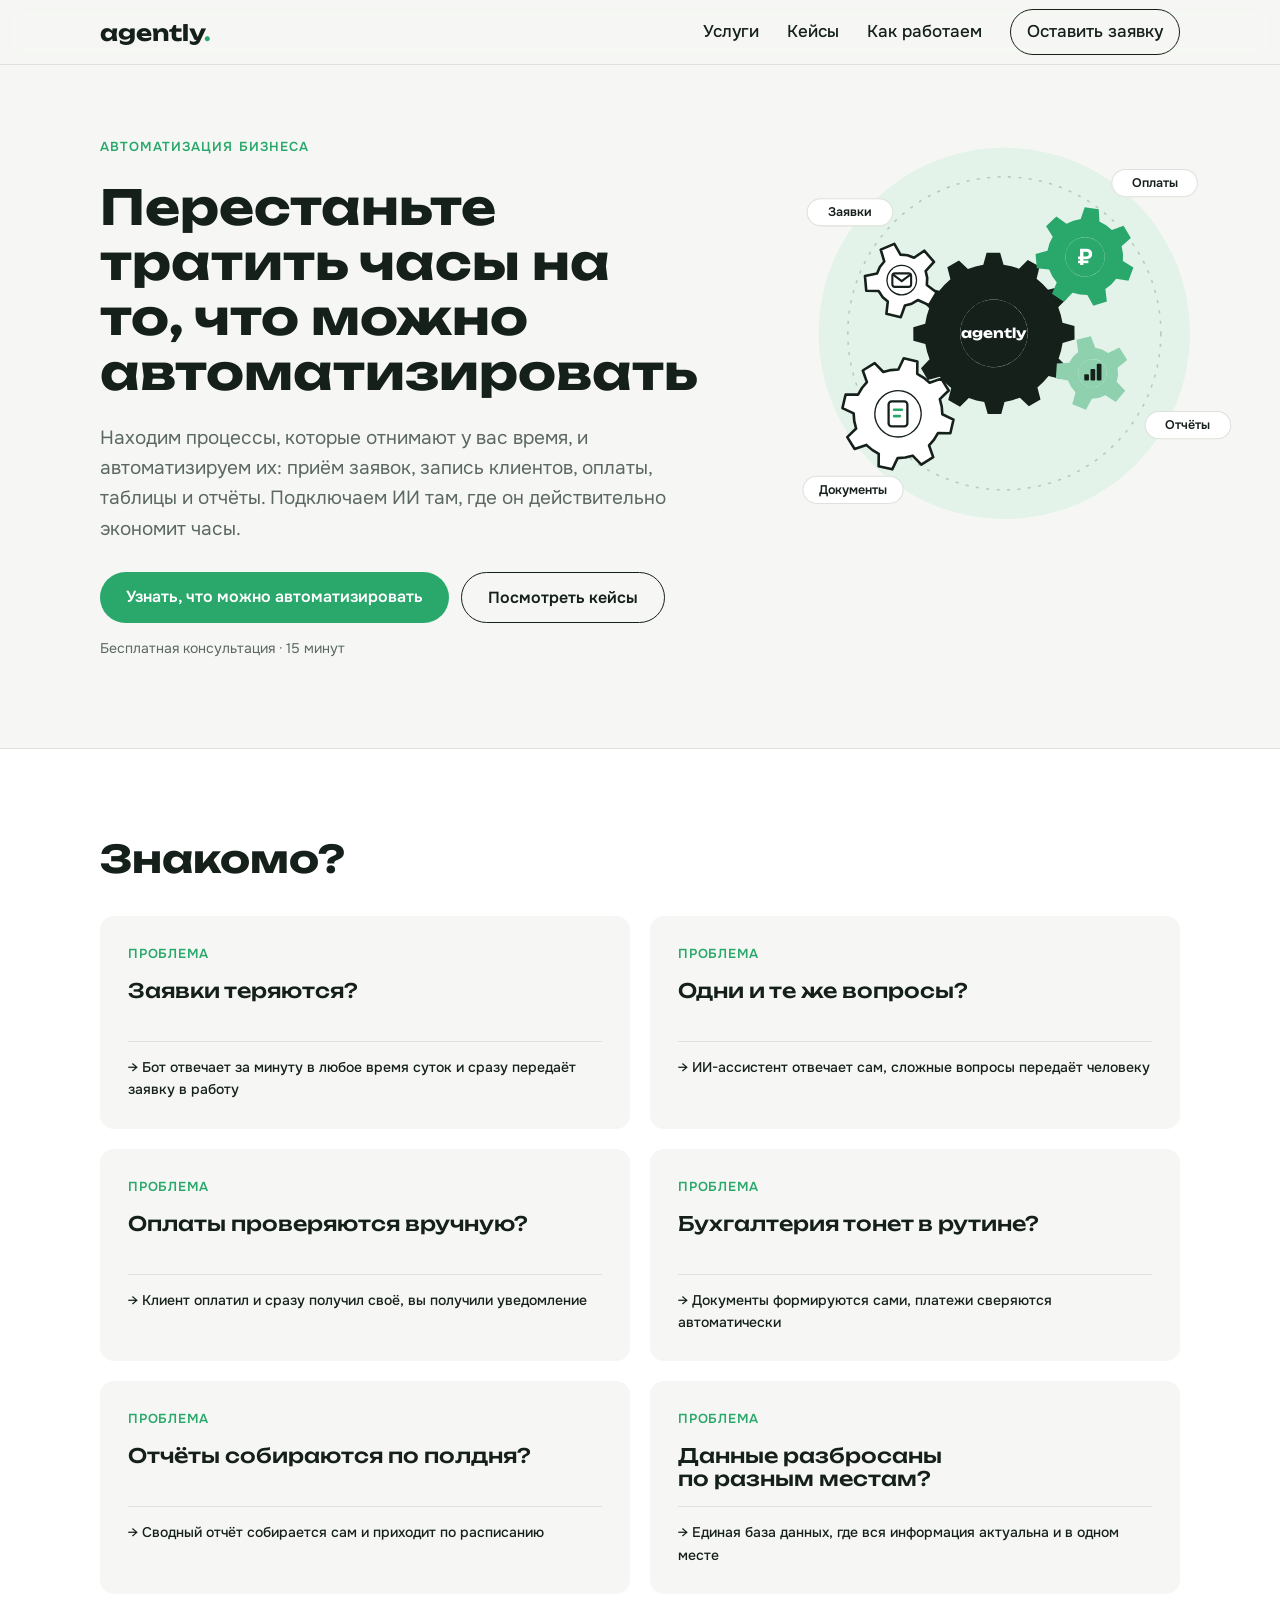
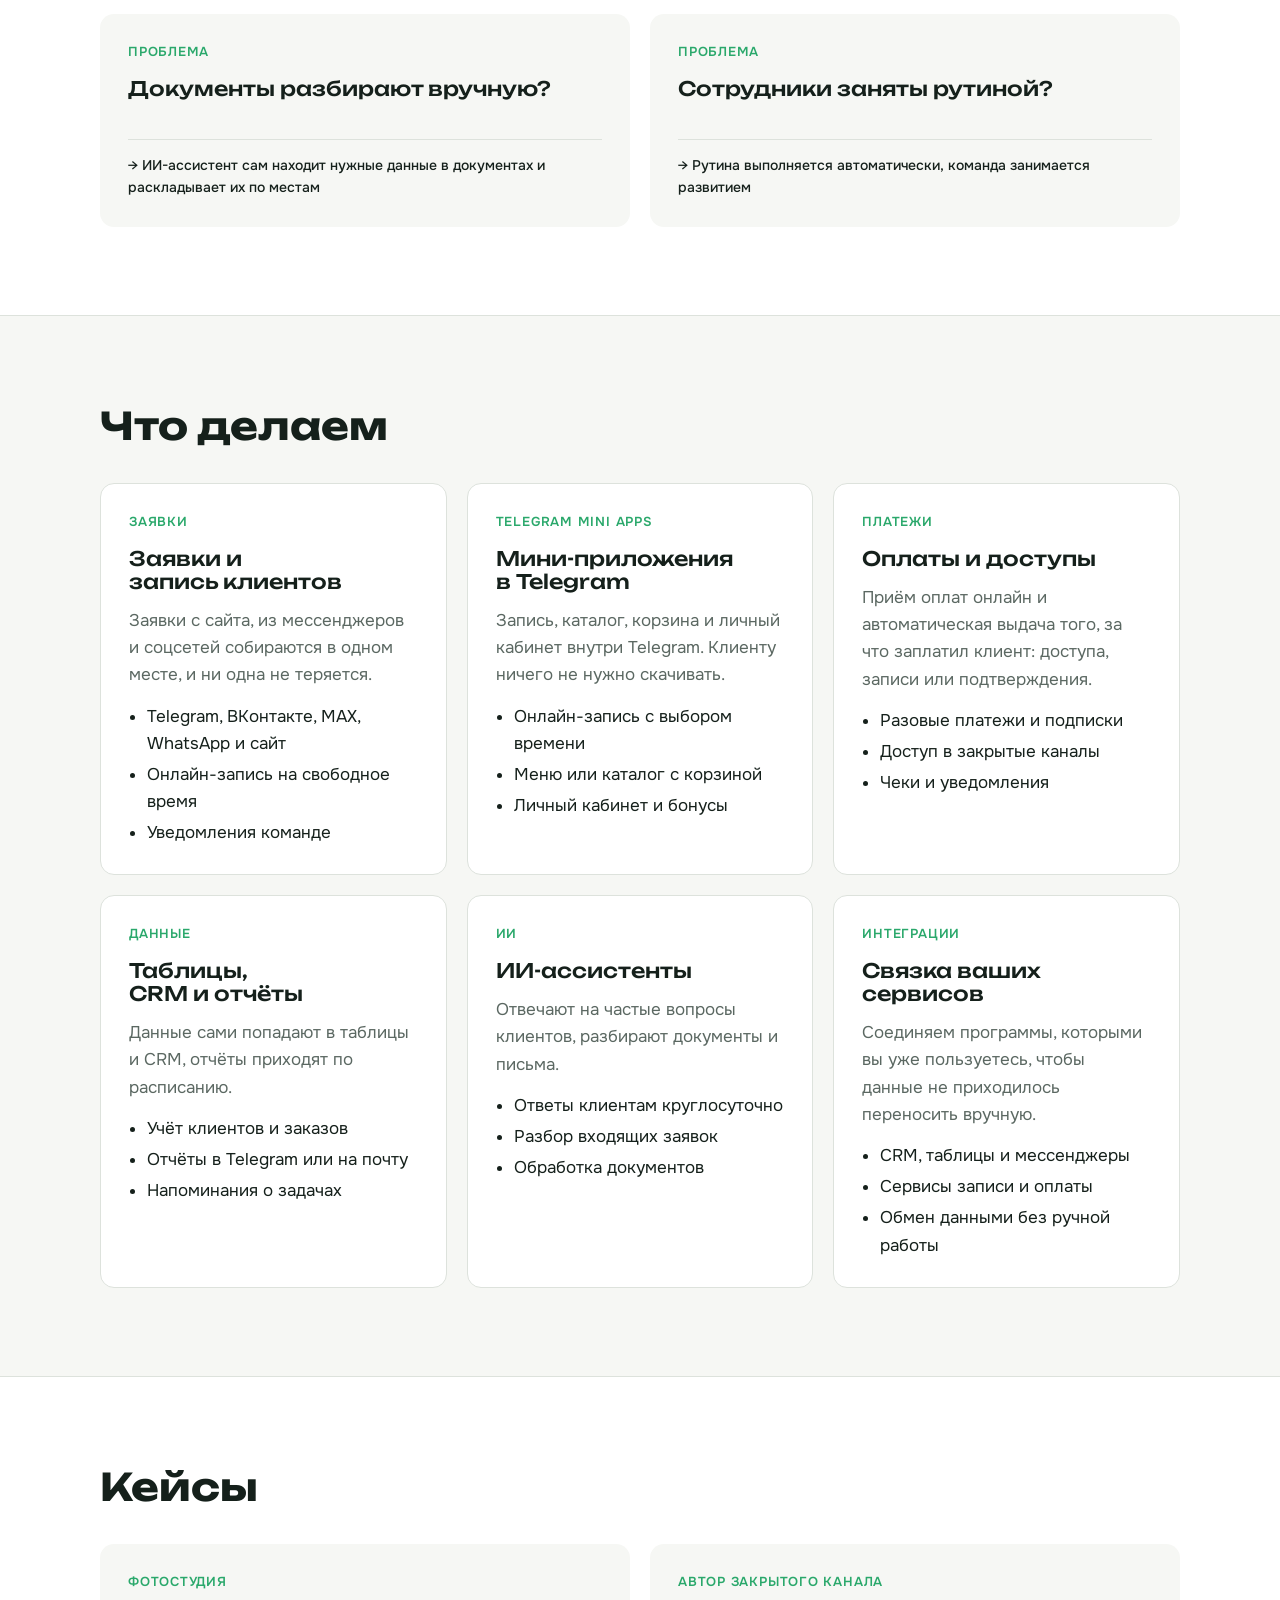
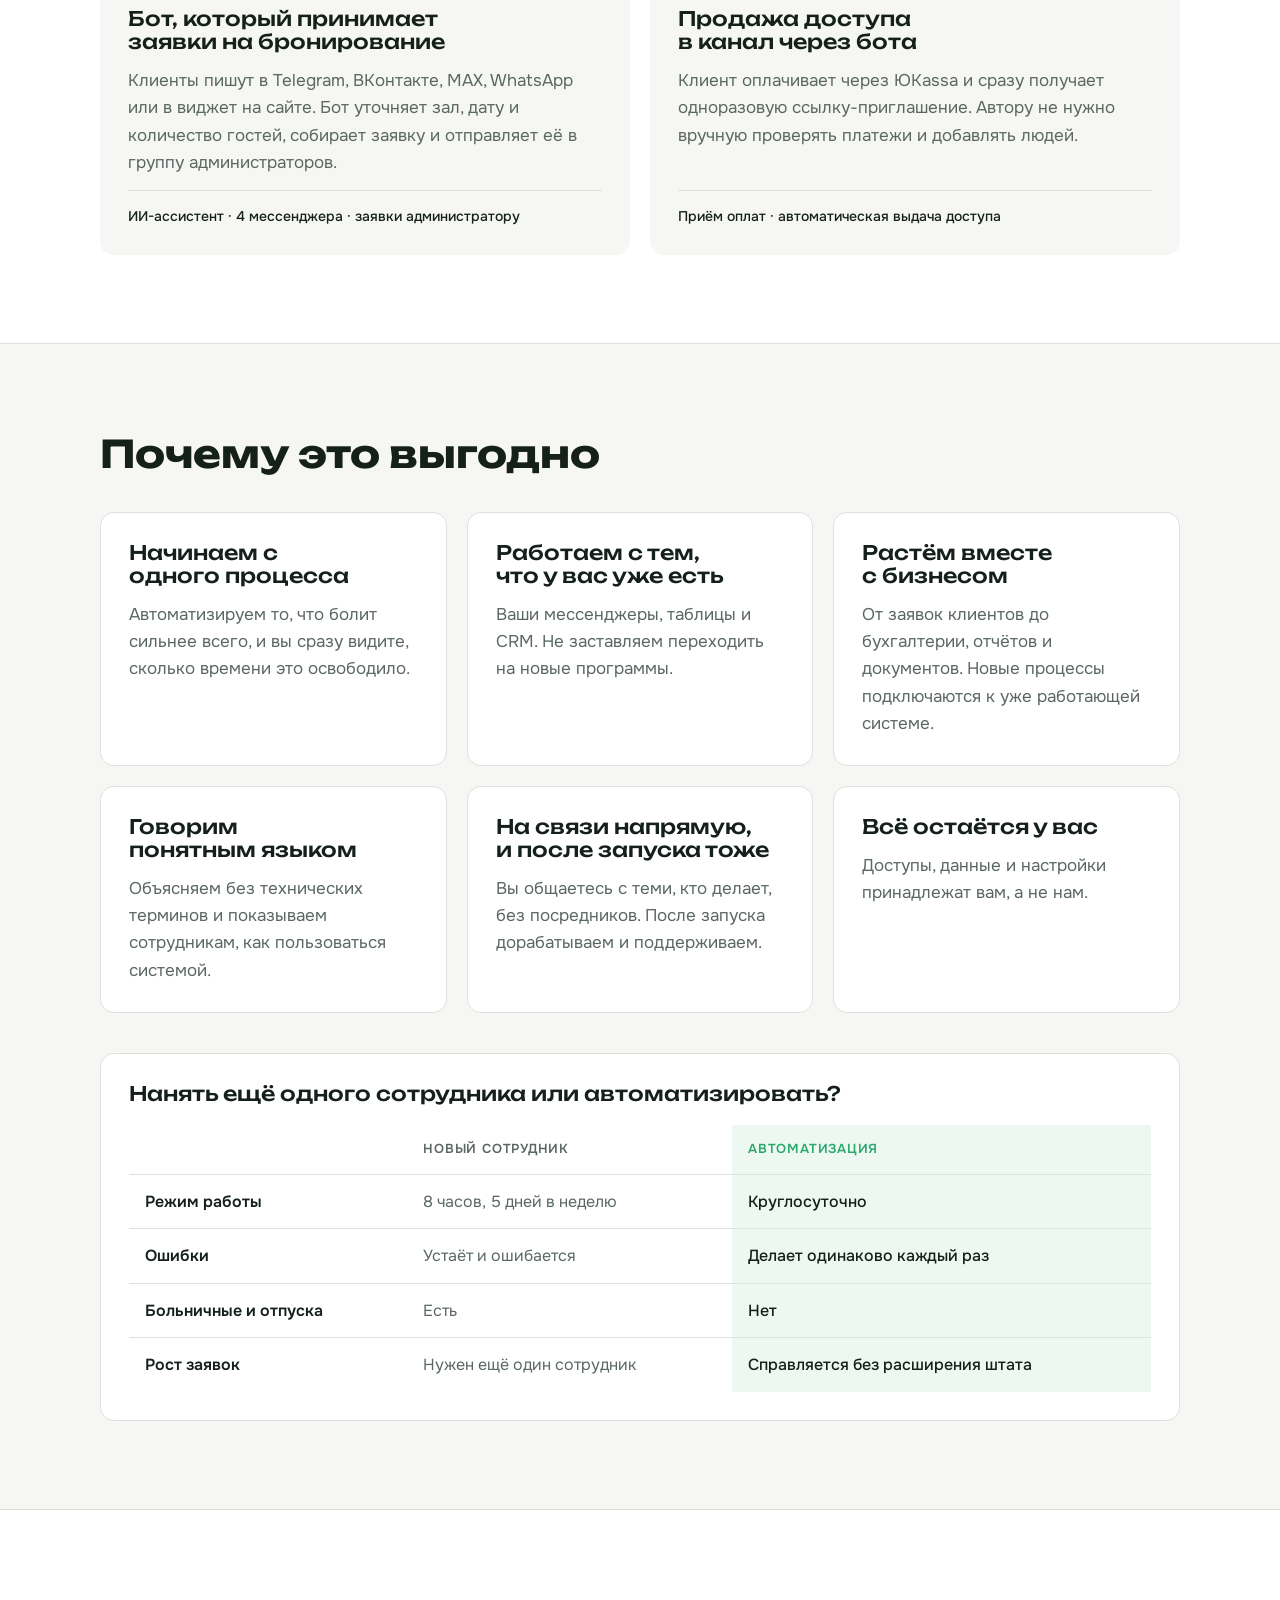
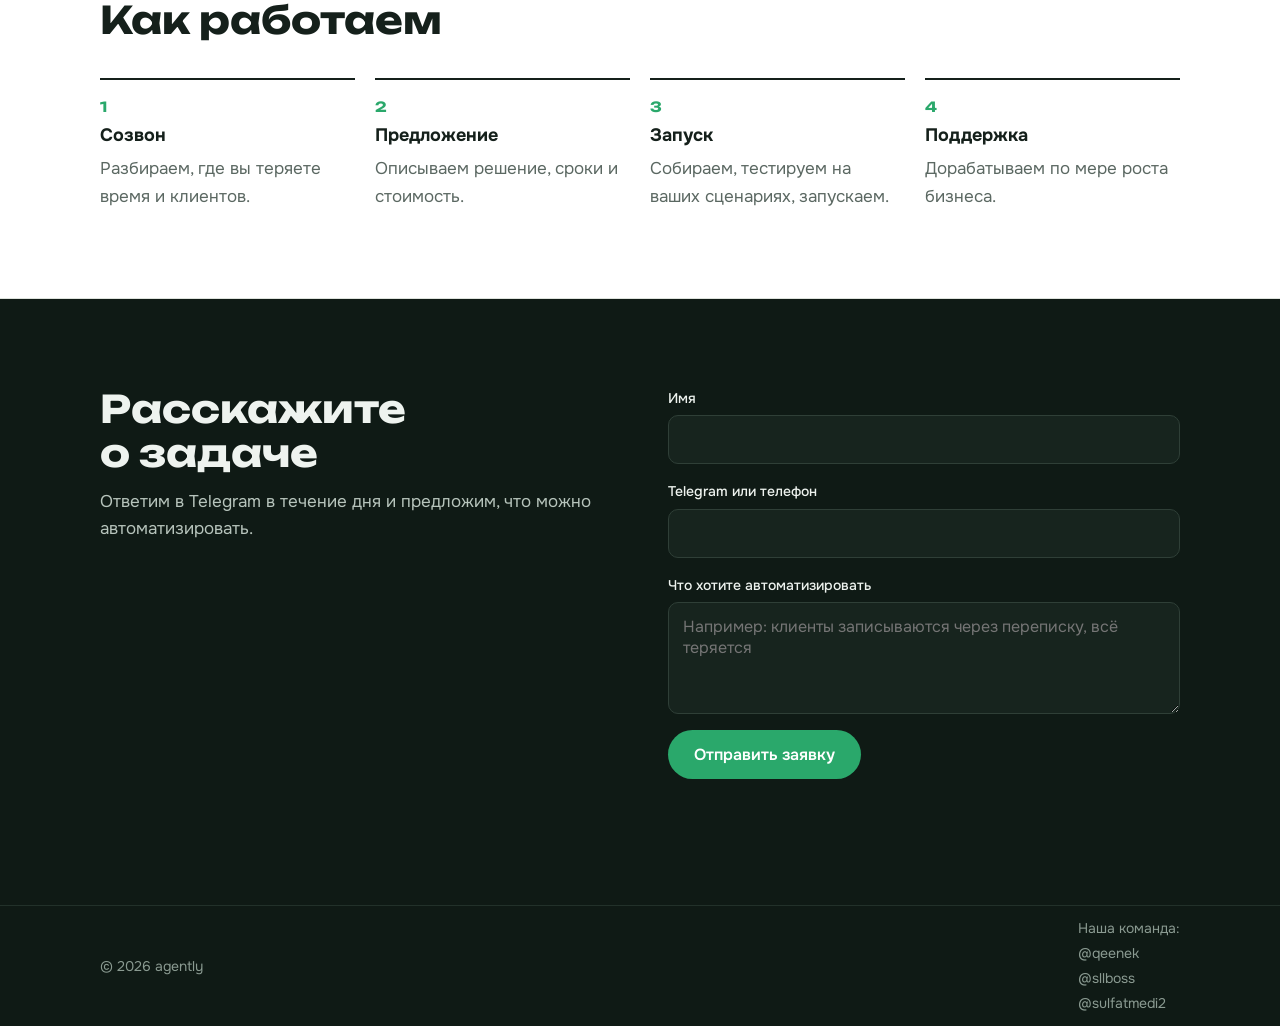
==== commit d7f4ca6b: "Объявил иконки сайта (favicon) в <head> - Добавлены <link rel="icon"> на /favicon.ico и /favicon.svg" ====
--- a/index.html
+++ b/index.html
@@ -5,6 +5,9 @@
   <meta name="viewport" content="width=device-width, initial-scale=1">
   <title>agently — автоматизация бизнеса</title>
   <meta name="description" content="Автоматизируем бизнес: приём заявок, запись клиентов, оплаты, таблицы и отчёты, мини-приложения в Telegram и ИИ-ассистенты.">
+  <link rel="icon" href="/favicon.ico" sizes="any">
+  <link rel="icon" href="/favicon.svg" type="image/svg+xml">
+  <link rel="apple-touch-icon" href="/apple-touch-icon.png">
   <link rel="preconnect" href="https://fonts.googleapis.com">
   <link rel="preconnect" href="https://fonts.gstatic.com" crossorigin>
   <link href="https://fonts.googleapis.com/css2?family=Unbounded:wght@500;700&family=Onest:wght@400;500;600&display=swap" rel="stylesheet">
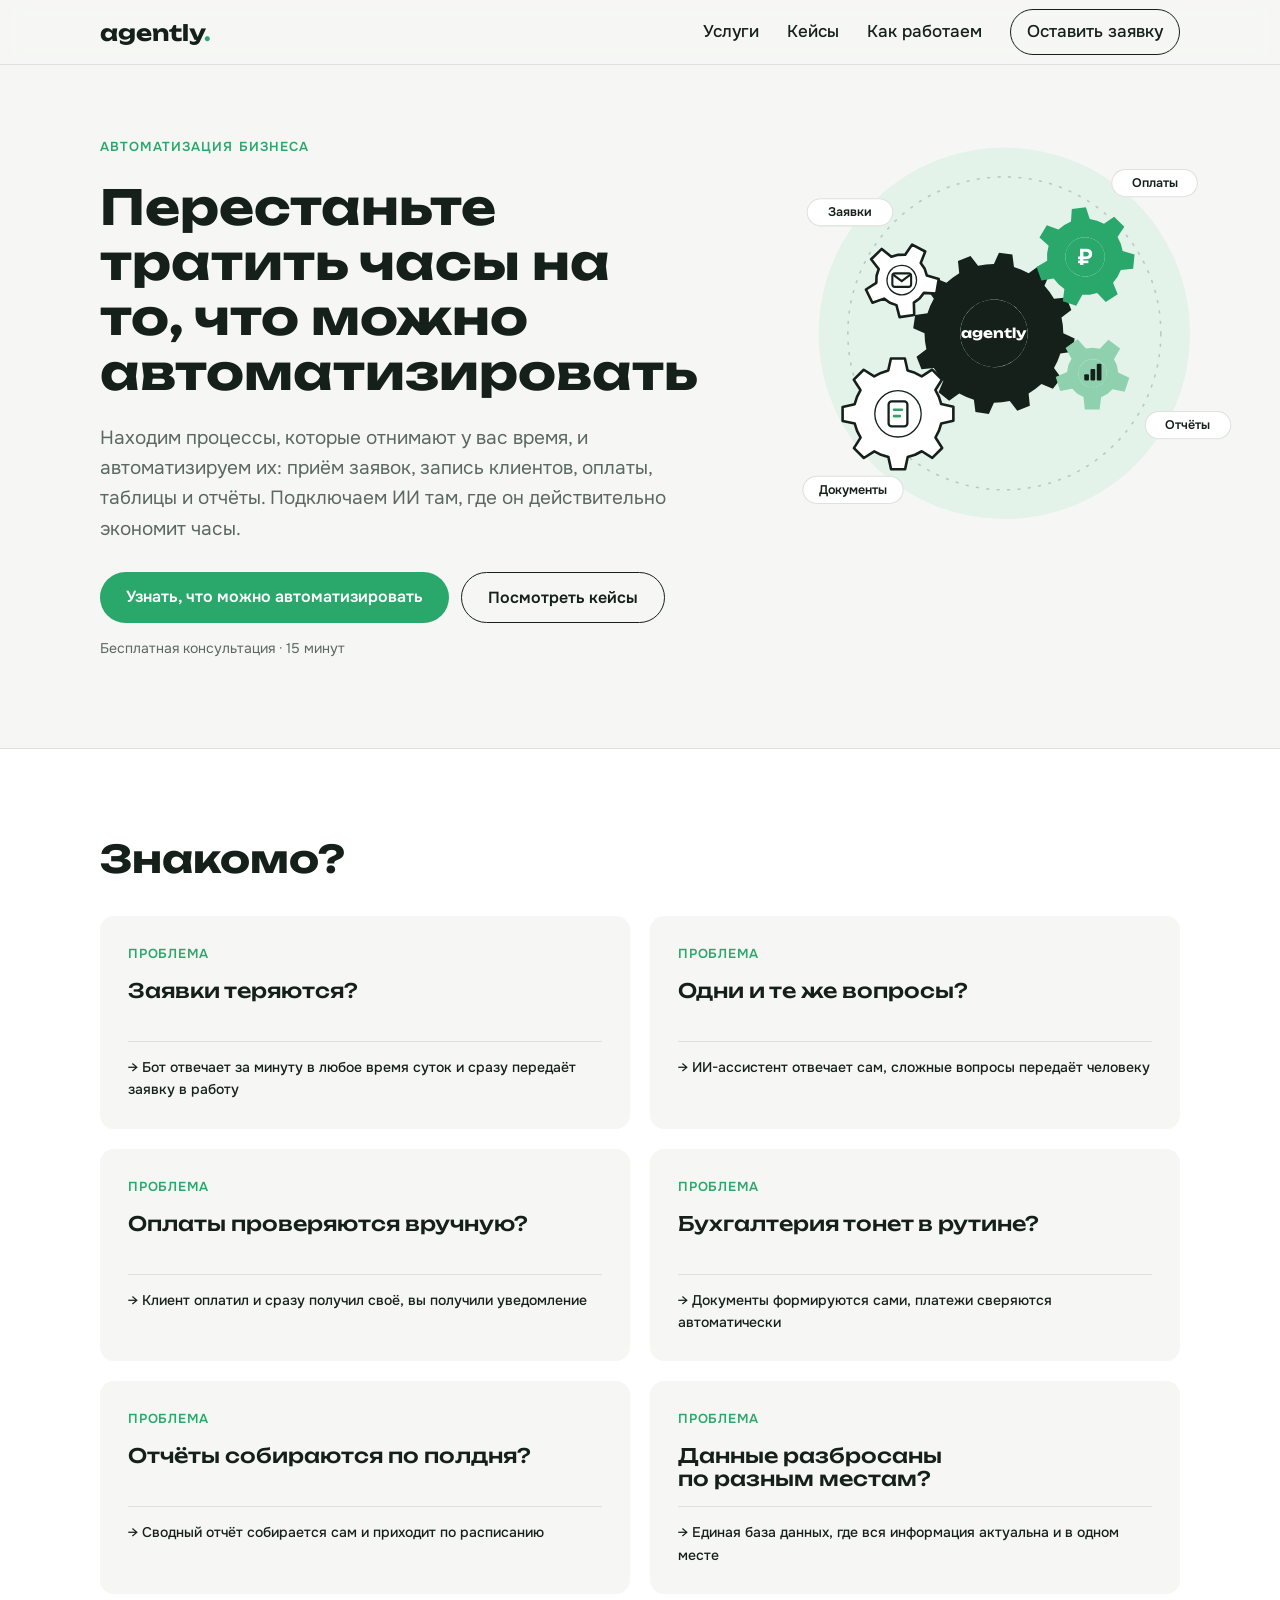
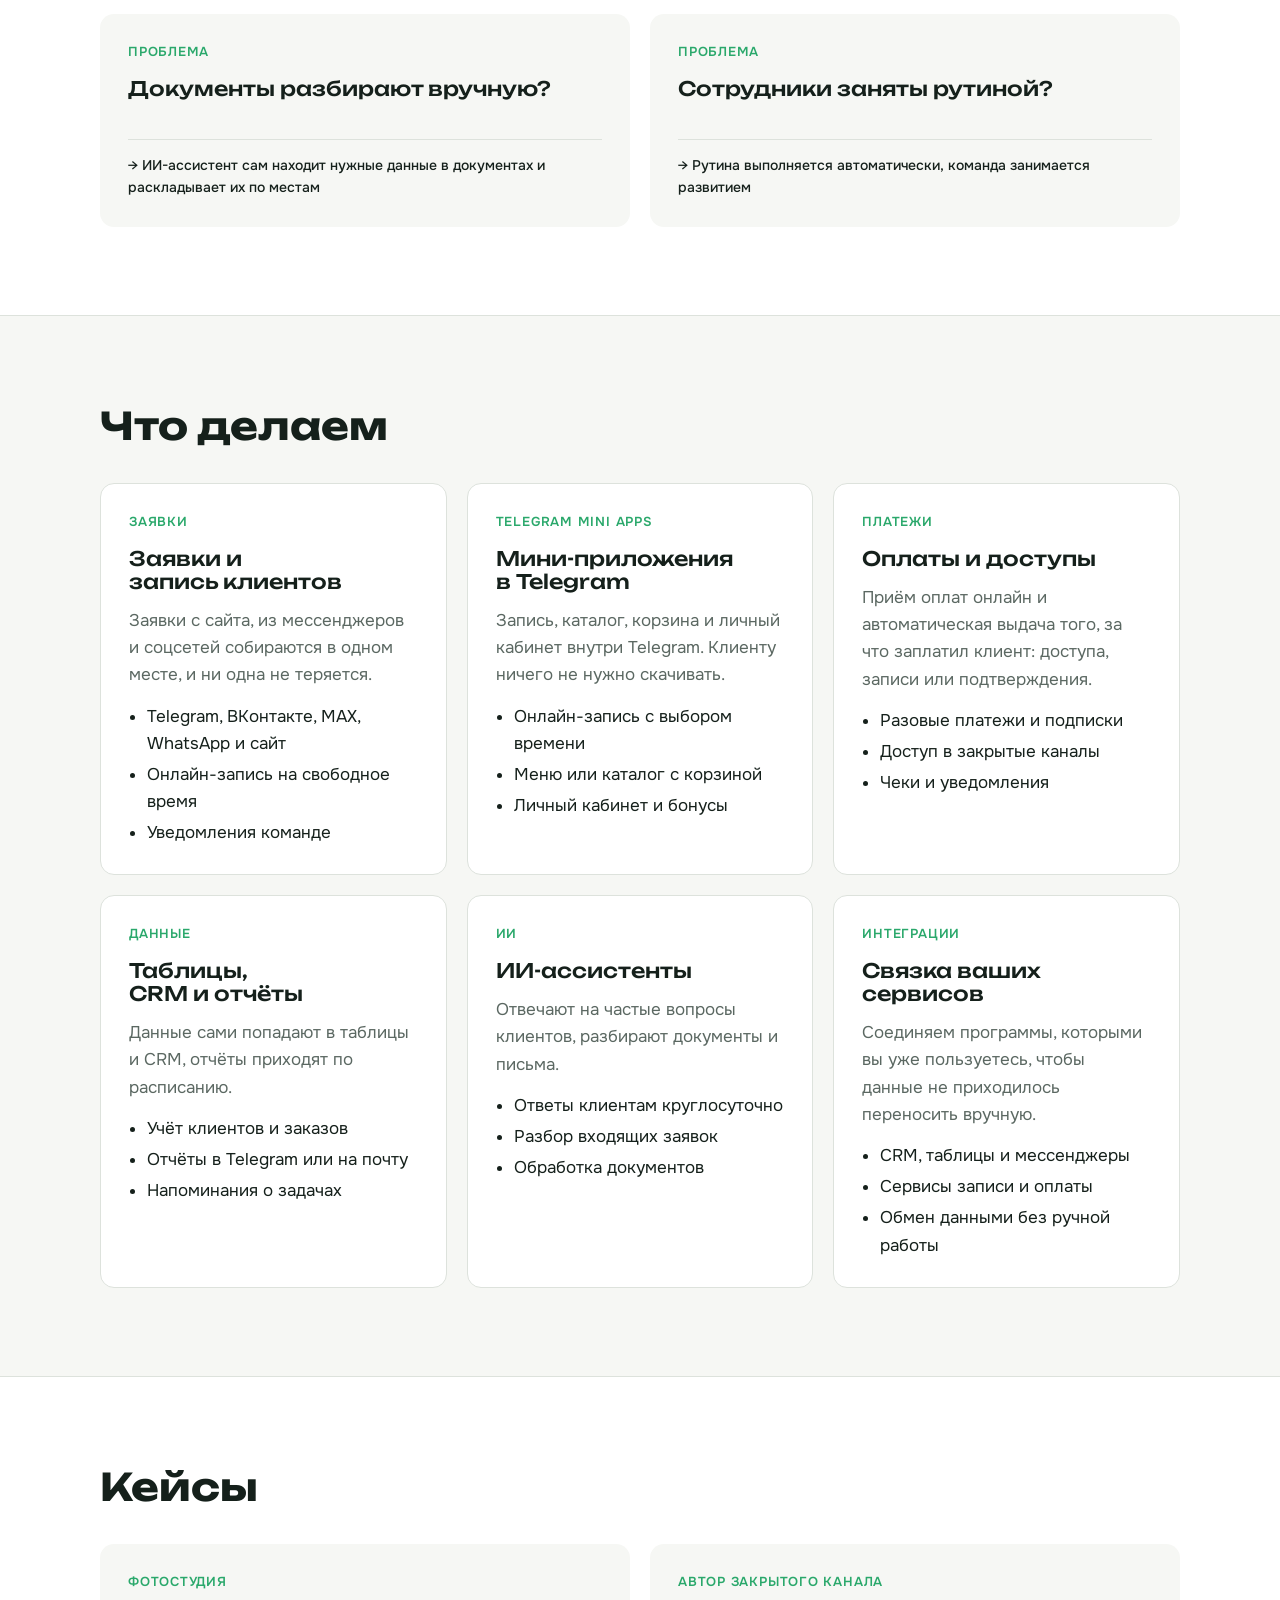
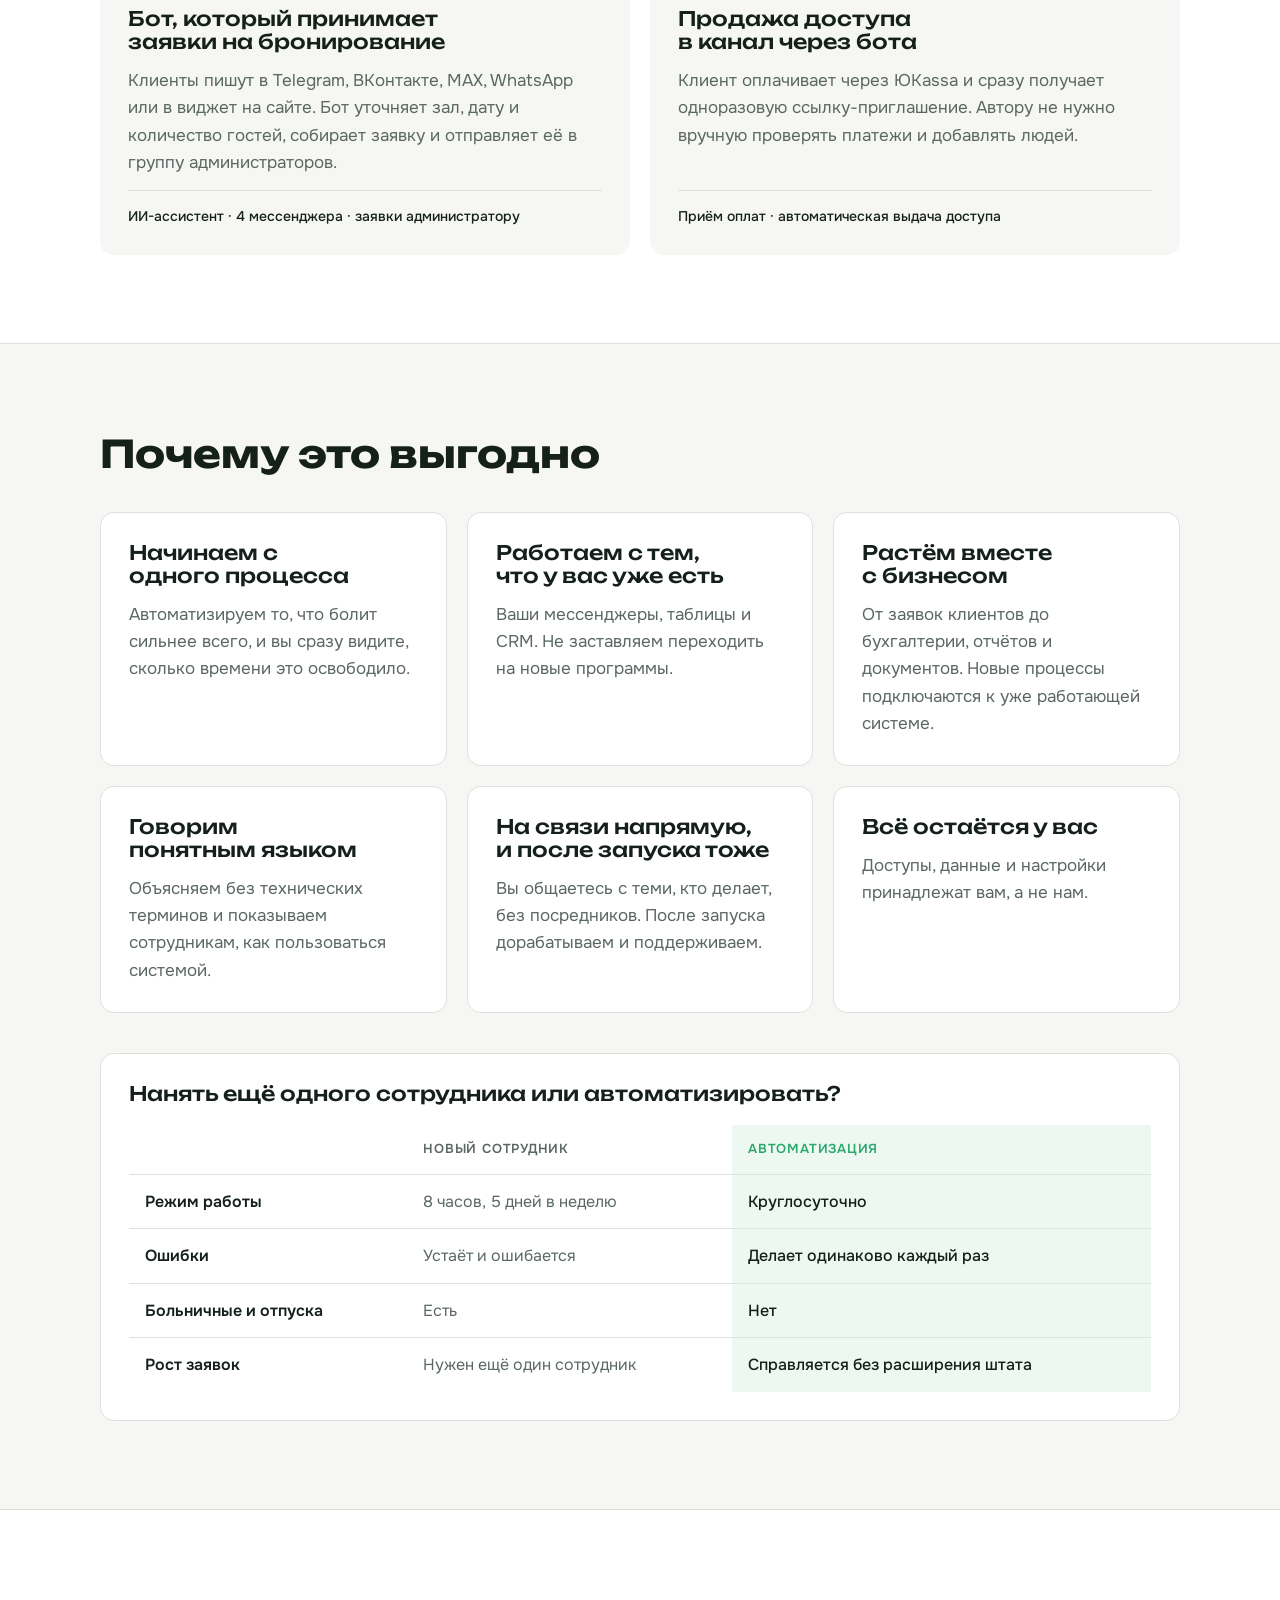
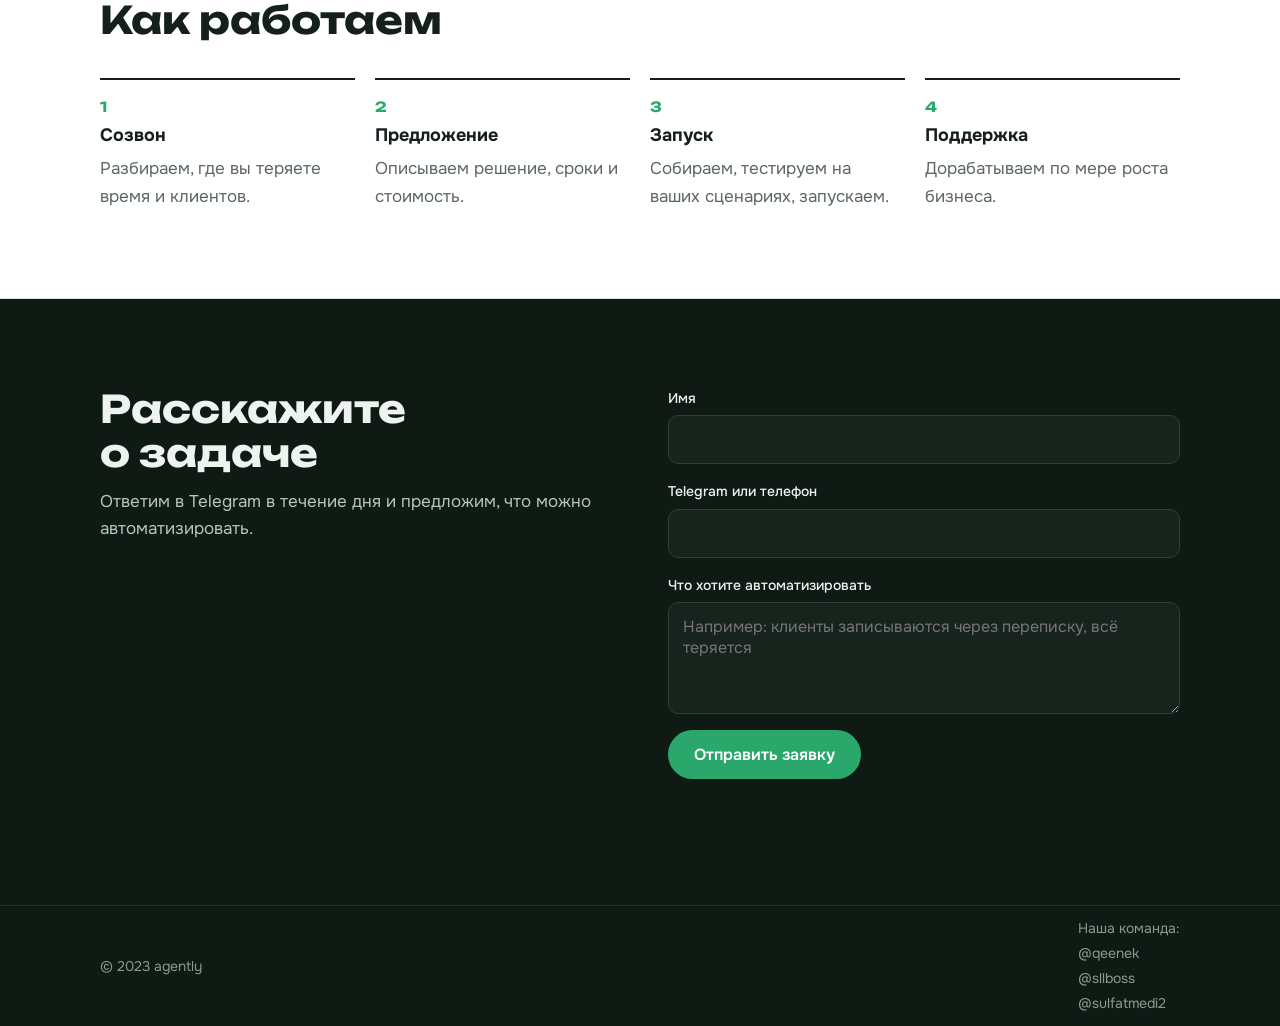
==== commit 39d6aa7a: "Год в футере: 2023 Co-Authored-By: Claude Opus 5.5 <noreply@anthropic.com>" ====
--- a/index.html
+++ b/index.html
@@ -281,7 +281,7 @@
 
 <footer class="footer">
   <div class="wrap footer__row">
-    <span>© 2026 agently</span>
+    <span>© 2023 agently</span>
     <div class="footer__team">
       <span>Наша команда:</span>
       <a href="https://t.me/qeenek" target="_blank" rel="noopener">@qeenek</a>
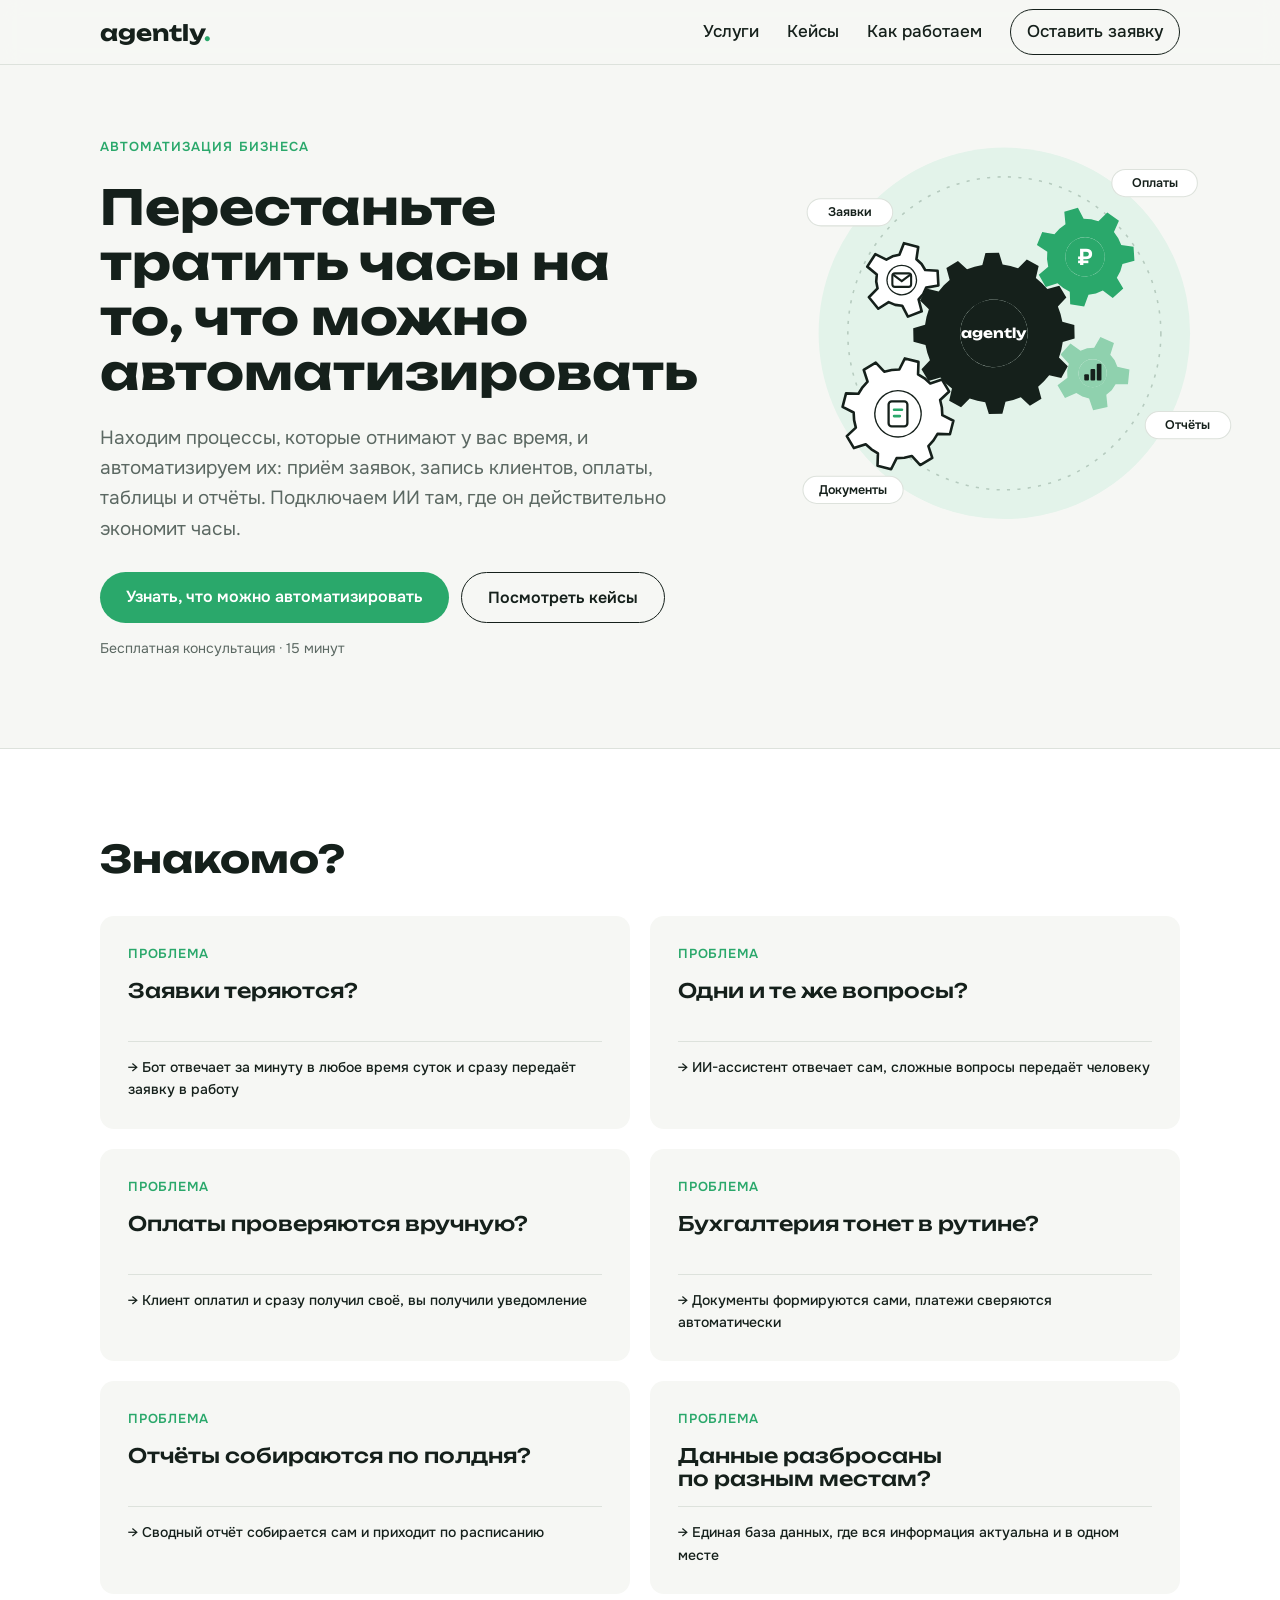
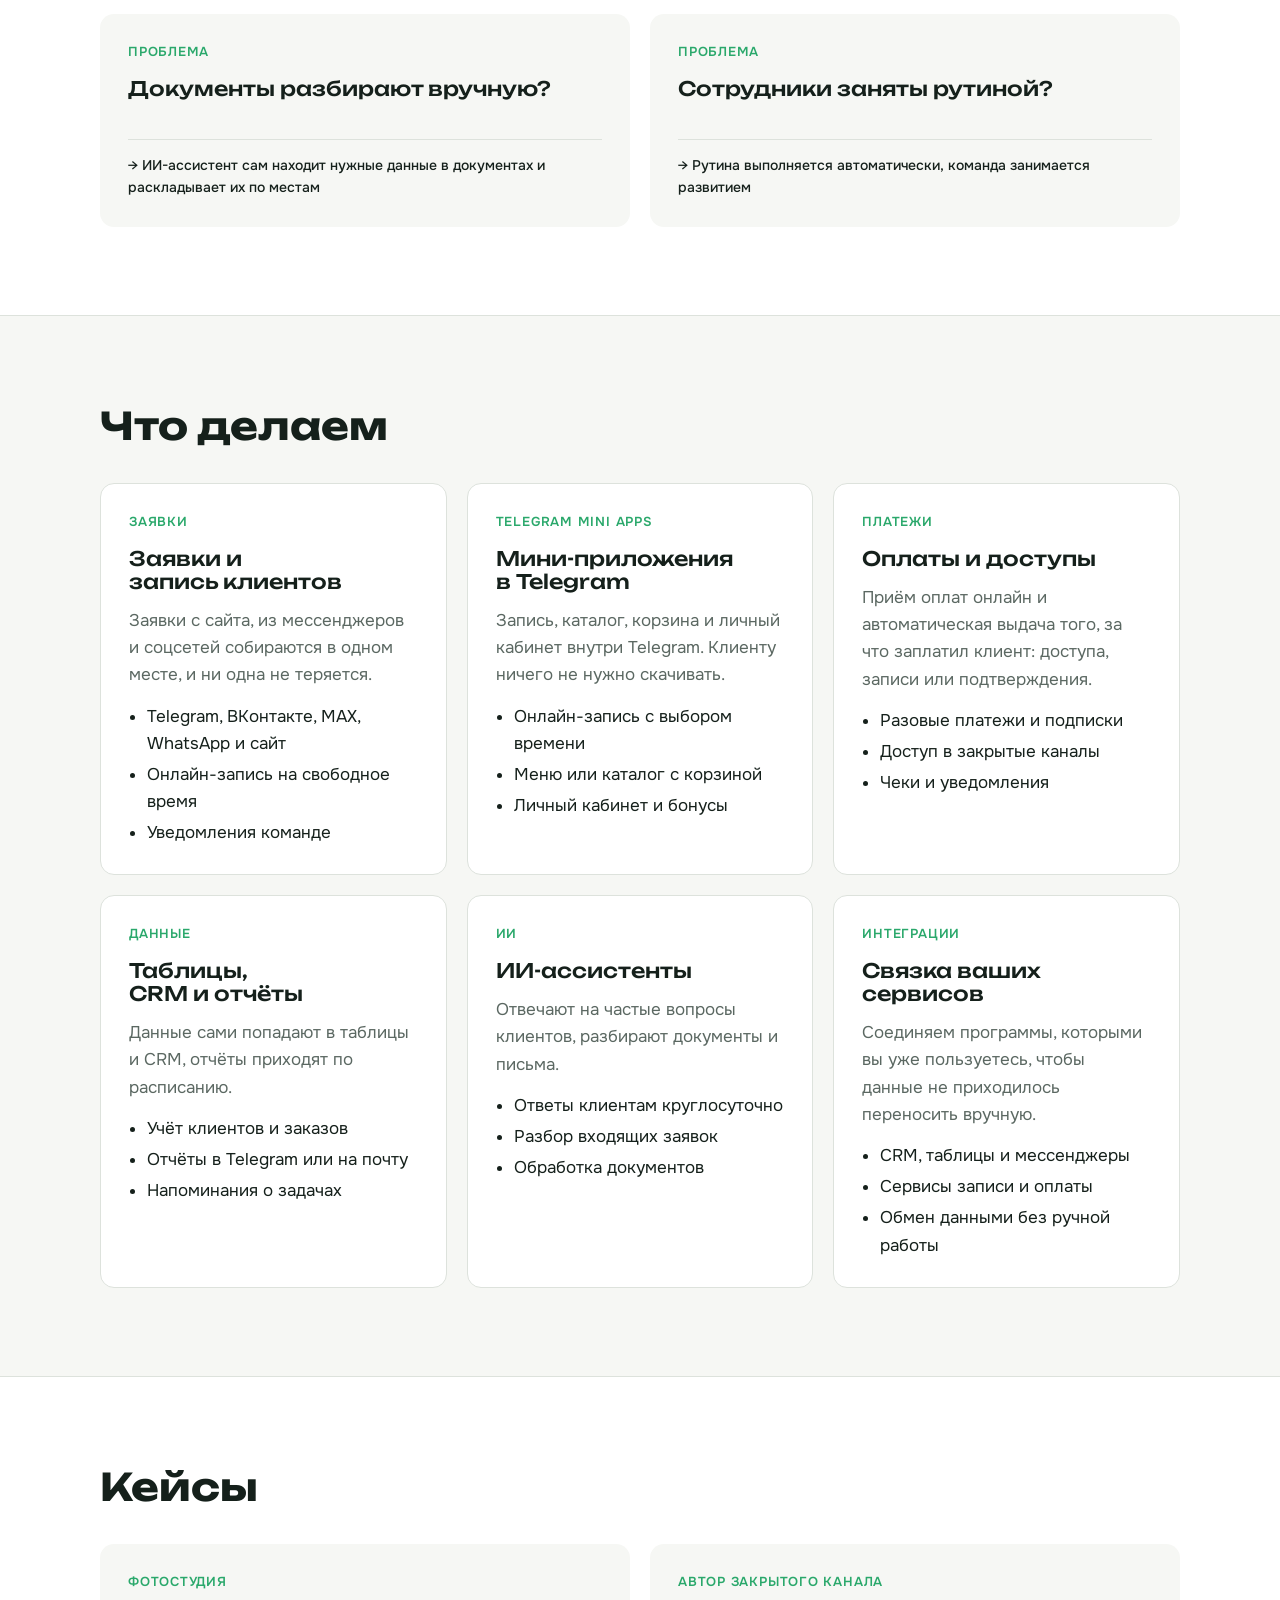
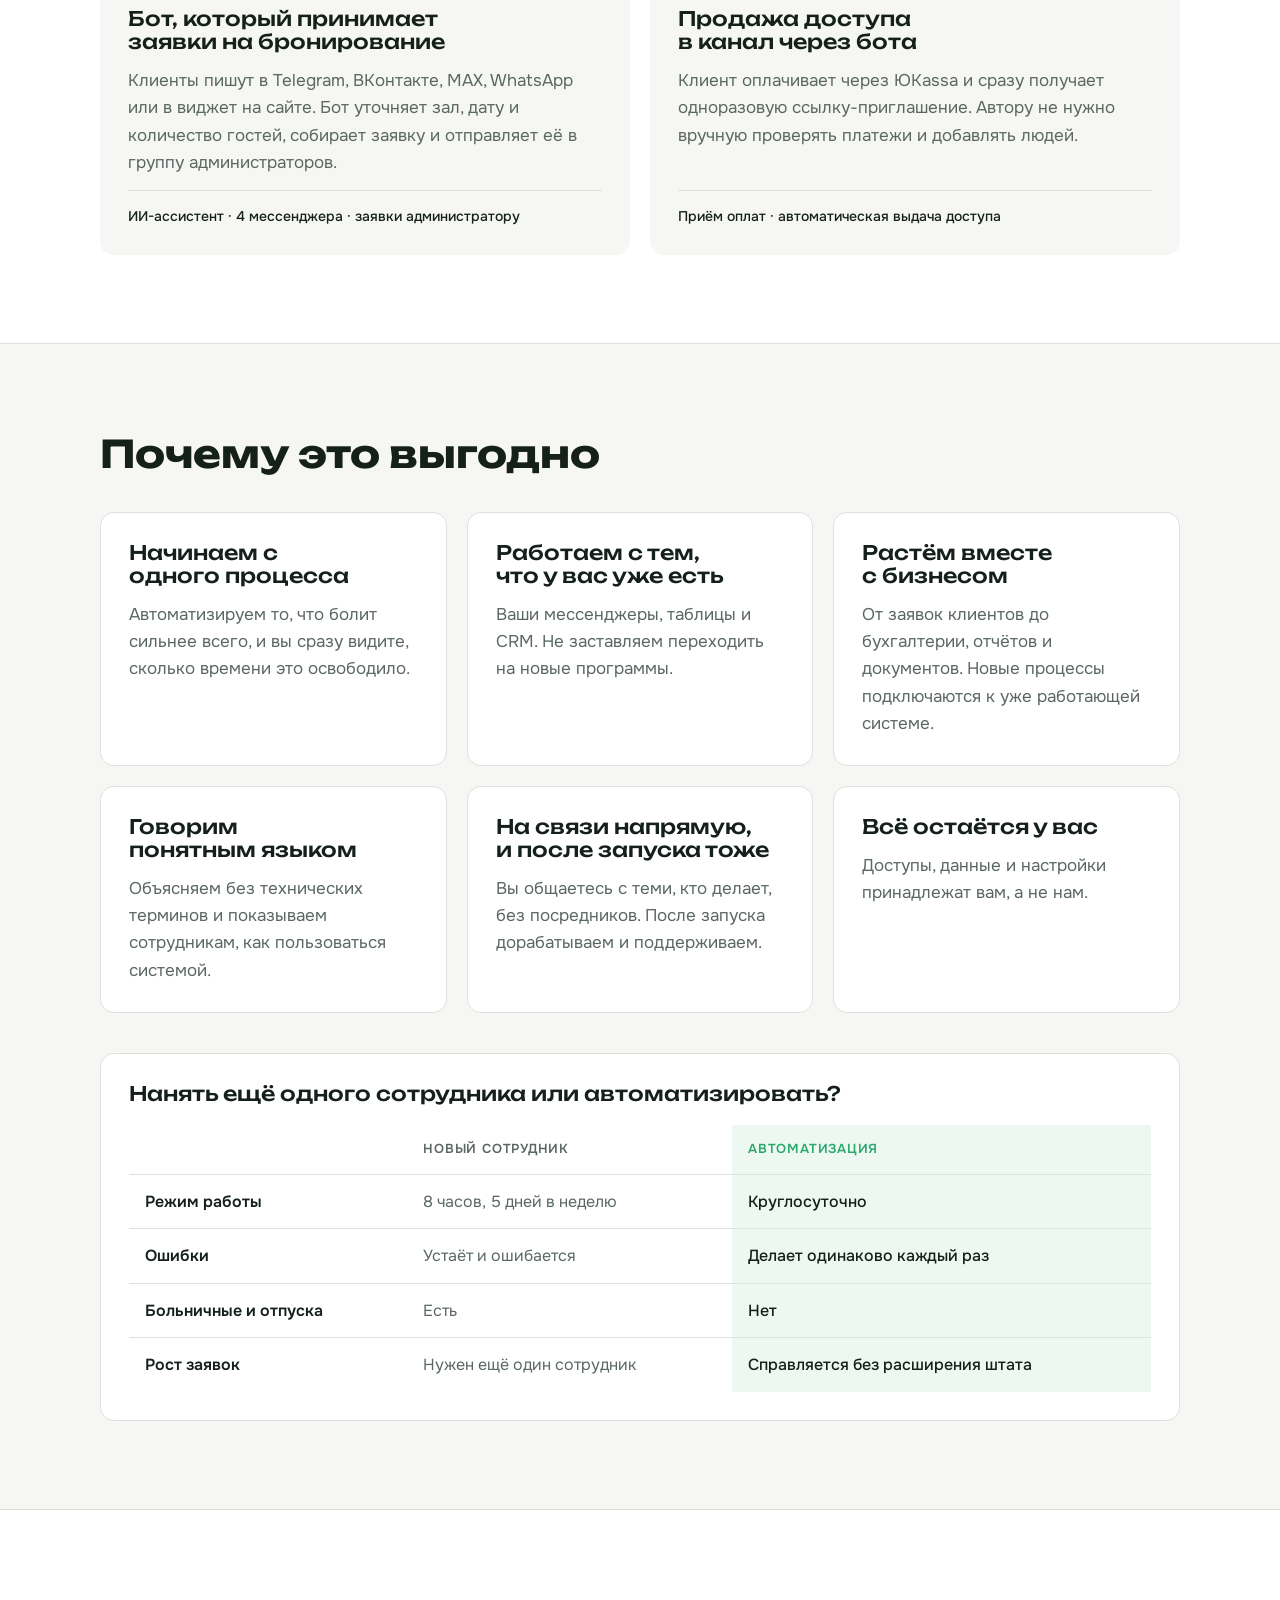
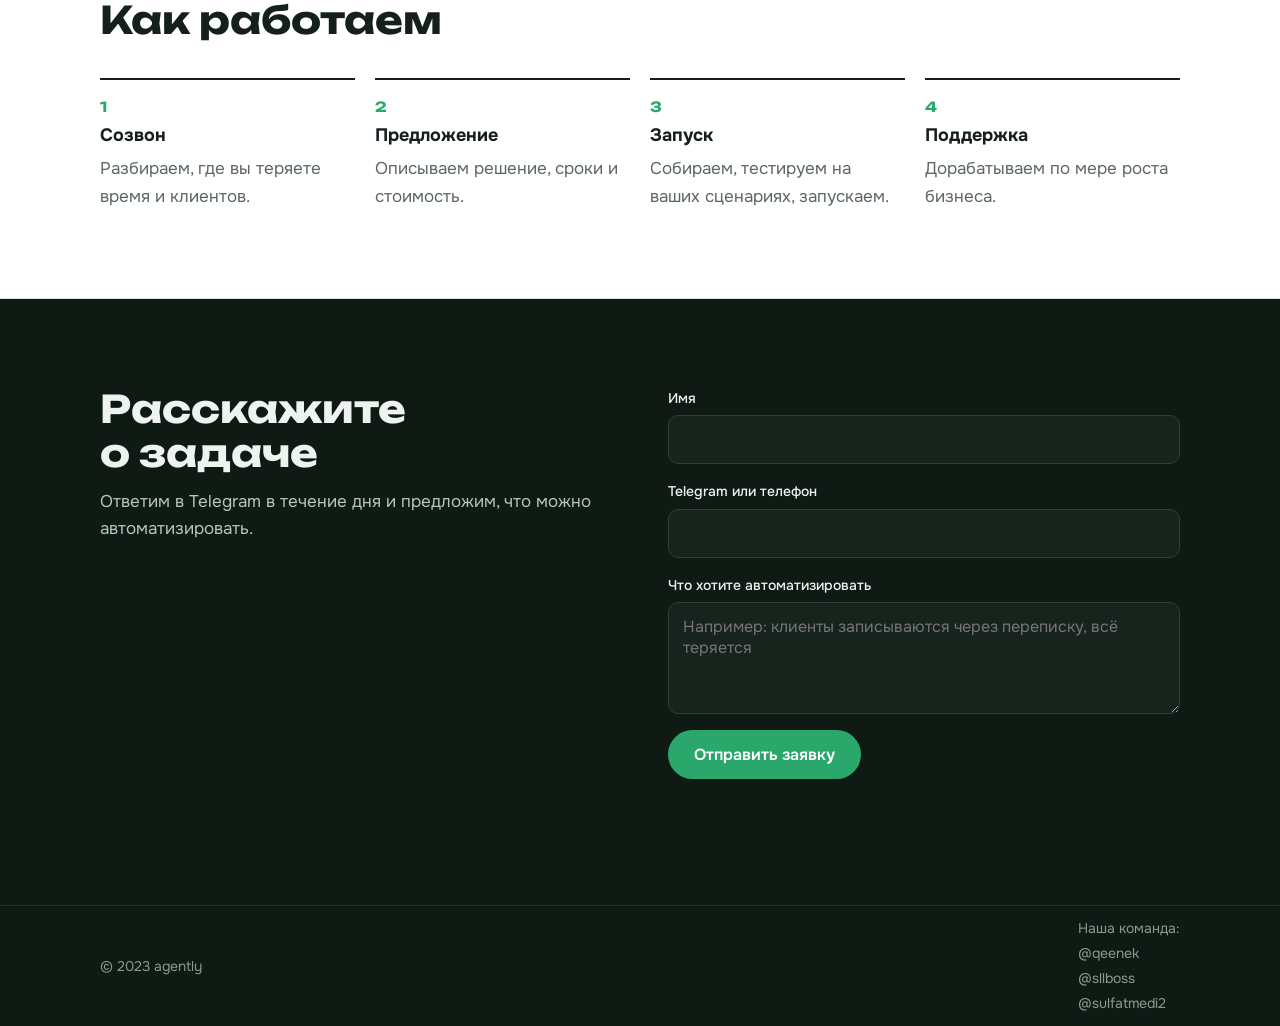
==== commit 9fc34599: "Update index.html" ====
--- a/index.html
+++ b/index.html
@@ -330,7 +330,7 @@
   });
   function draw(phi) {
     A.el.setAttribute('transform', `translate(${A.x} ${A.y}) rotate(${phi})`);
-    kids.forEach(k => { const ratio = A.t / k.t, rot = -ratio * phi + k.ang * (1 + ratio) + 180 / k.t; k.el.setAttribute('transform', `translate(${k.x.toFixed(2)} ${k.y.toFixed(2)}) rotate(${rot.toFixed(3)})`); });
+    kids.forEach(k => { const ratio = A.t / k.t, rot = -ratio * phi + k.ang * (1 + ratio) + 180 - 180 / k.t; k.el.setAttribute('transform', `translate(${k.x.toFixed(2)} ${k.y.toFixed(2)}) rotate(${rot.toFixed(3)})`); });
   }
   draw(0);
   if (reduce) return;
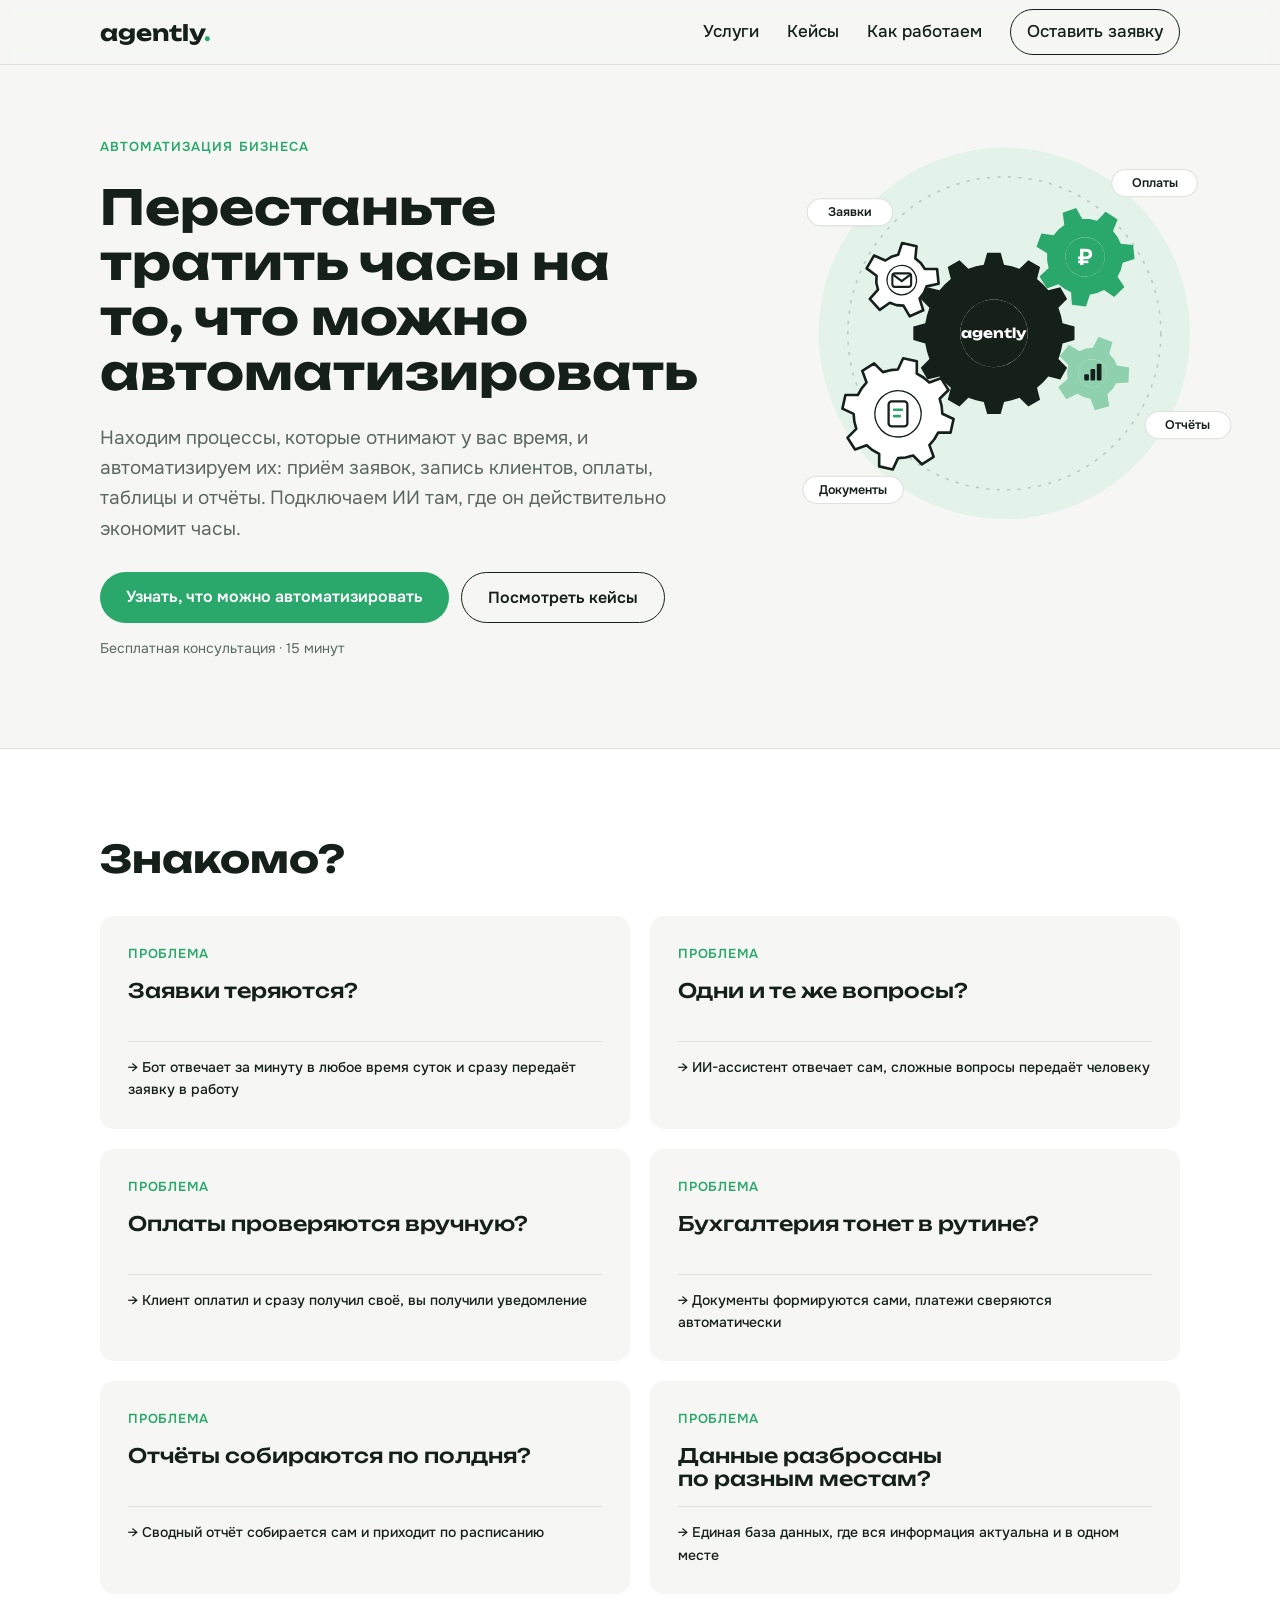
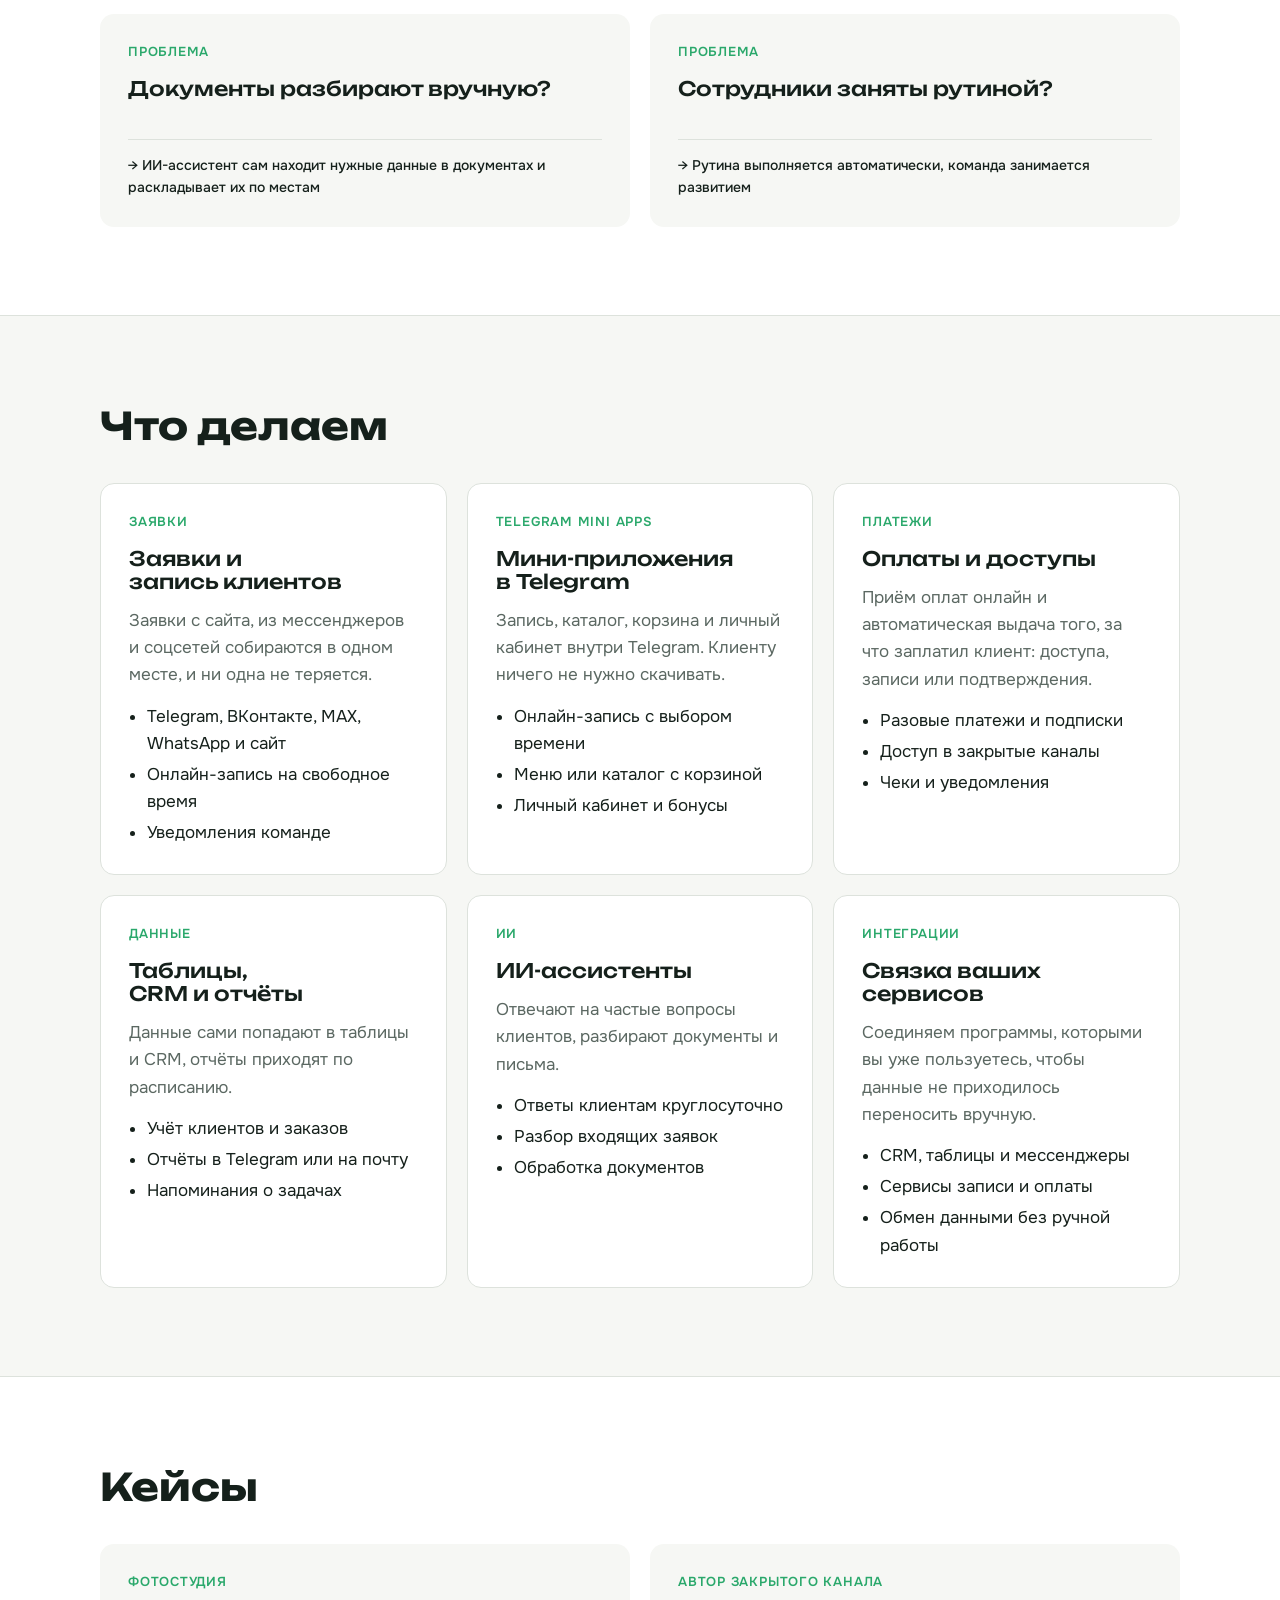
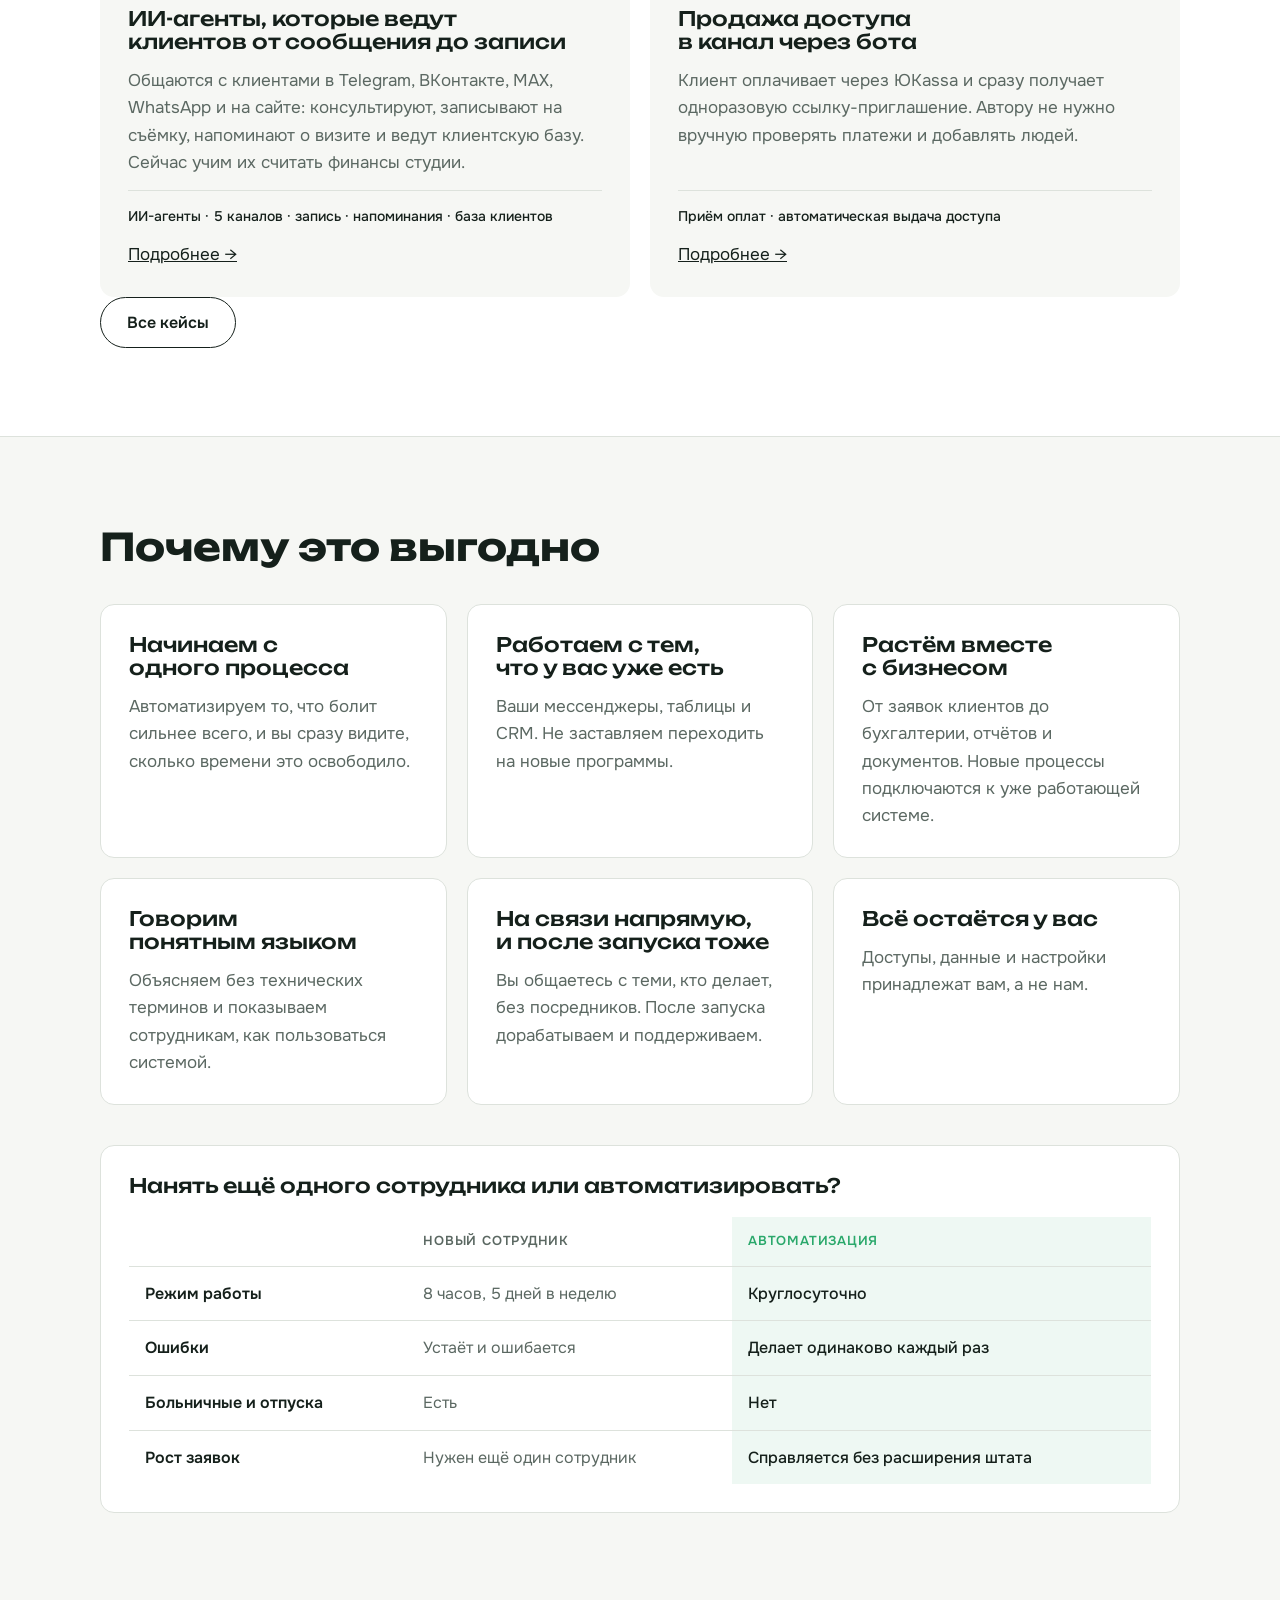
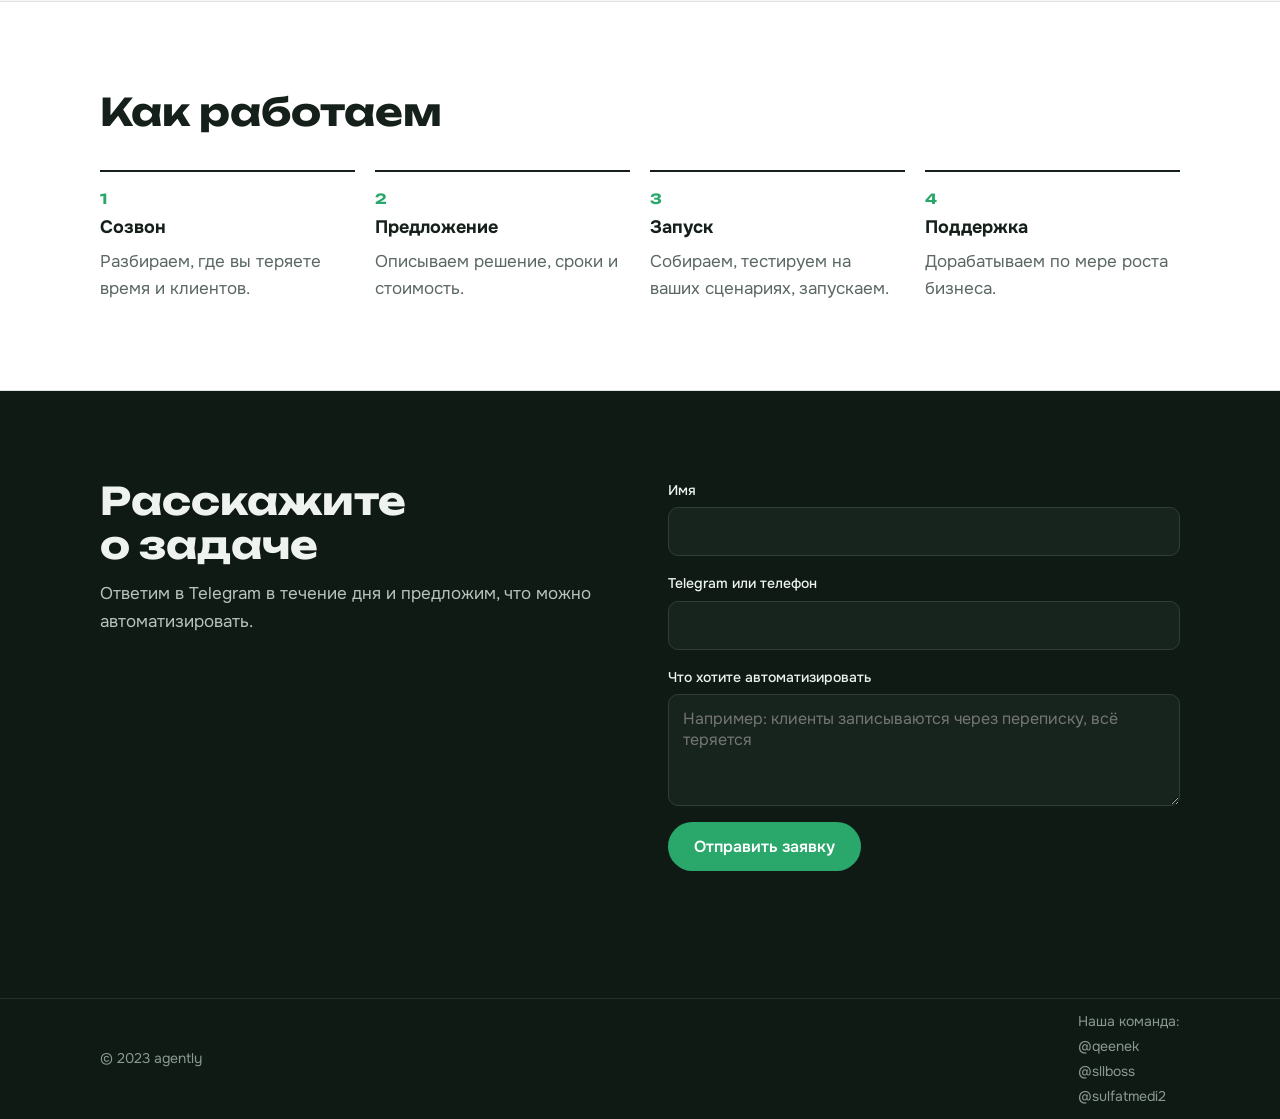
==== commit dc2dff87: "Update stylesheet version and case links in HTML" ====
--- a/index.html
+++ b/index.html
@@ -11,7 +11,7 @@
   <link rel="preconnect" href="https://fonts.googleapis.com">
   <link rel="preconnect" href="https://fonts.gstatic.com" crossorigin>
   <link href="https://fonts.googleapis.com/css2?family=Unbounded:wght@500;700&family=Onest:wght@400;500;600&display=swap" rel="stylesheet">
-  <link rel="stylesheet" href="css/style.css?v=7">
+  <link rel="stylesheet" href="css/style.css?v=9">
 </head>
 <body>
 
@@ -20,7 +20,7 @@
     <a href="#" class="logo">agently<span>.</span></a>
     <nav class="nav">
       <a href="#services">Услуги</a>
-      <a href="#cases">Кейсы</a>
+      <a href="/cases.html">Кейсы</a>
       <a href="#process">Как работаем</a>
       <a href="#contact" class="nav__cta">Оставить заявку</a>
     </nav>
@@ -181,17 +181,20 @@
       <div class="cases">
         <article class="case">
           <p class="tag">Фотостудия</p>
-          <h3>Бот, который принимает заявки на бронирование</h3>
-          <p>Клиенты пишут в Telegram, ВКонтакте, MAX, WhatsApp или в виджет на сайте. Бот уточняет зал, дату и количество гостей, собирает заявку и отправляет её в группу администраторов.</p>
-          <p class="case__stack">ИИ-ассистент · 4 мессенджера · заявки администратору</p>
+          <h3>ИИ-агенты, которые ведут клиентов от сообщения до записи</h3>
+          <p>Общаются с клиентами в Telegram, ВКонтакте, MAX, WhatsApp и на сайте: консультируют, записывают на съёмку, напоминают о визите и ведут клиентскую базу. Сейчас учим их считать финансы студии.</p>
+          <p class="case__stack">ИИ-агенты · 5 каналов · запись · напоминания · база клиентов</p>
+          <a href="/cases.html#studio" class="case__more">Подробнее →</a>
         </article>
         <article class="case">
           <p class="tag">Автор закрытого канала</p>
           <h3>Продажа доступа в канал через бота</h3>
           <p>Клиент оплачивает через ЮKassa и сразу получает одноразовую ссылку-приглашение. Автору не нужно вручную проверять платежи и добавлять людей.</p>
           <p class="case__stack">Приём оплат · автоматическая выдача доступа</p>
-        </article>
-      </div>
+          <a href="/cases.html#channel" class="case__more">Подробнее →</a>
+        </article>
+      </div>
+      <a href="/cases.html" class="btn btn--ghost cases__all">Все кейсы</a>
     </div>
   </section>
 
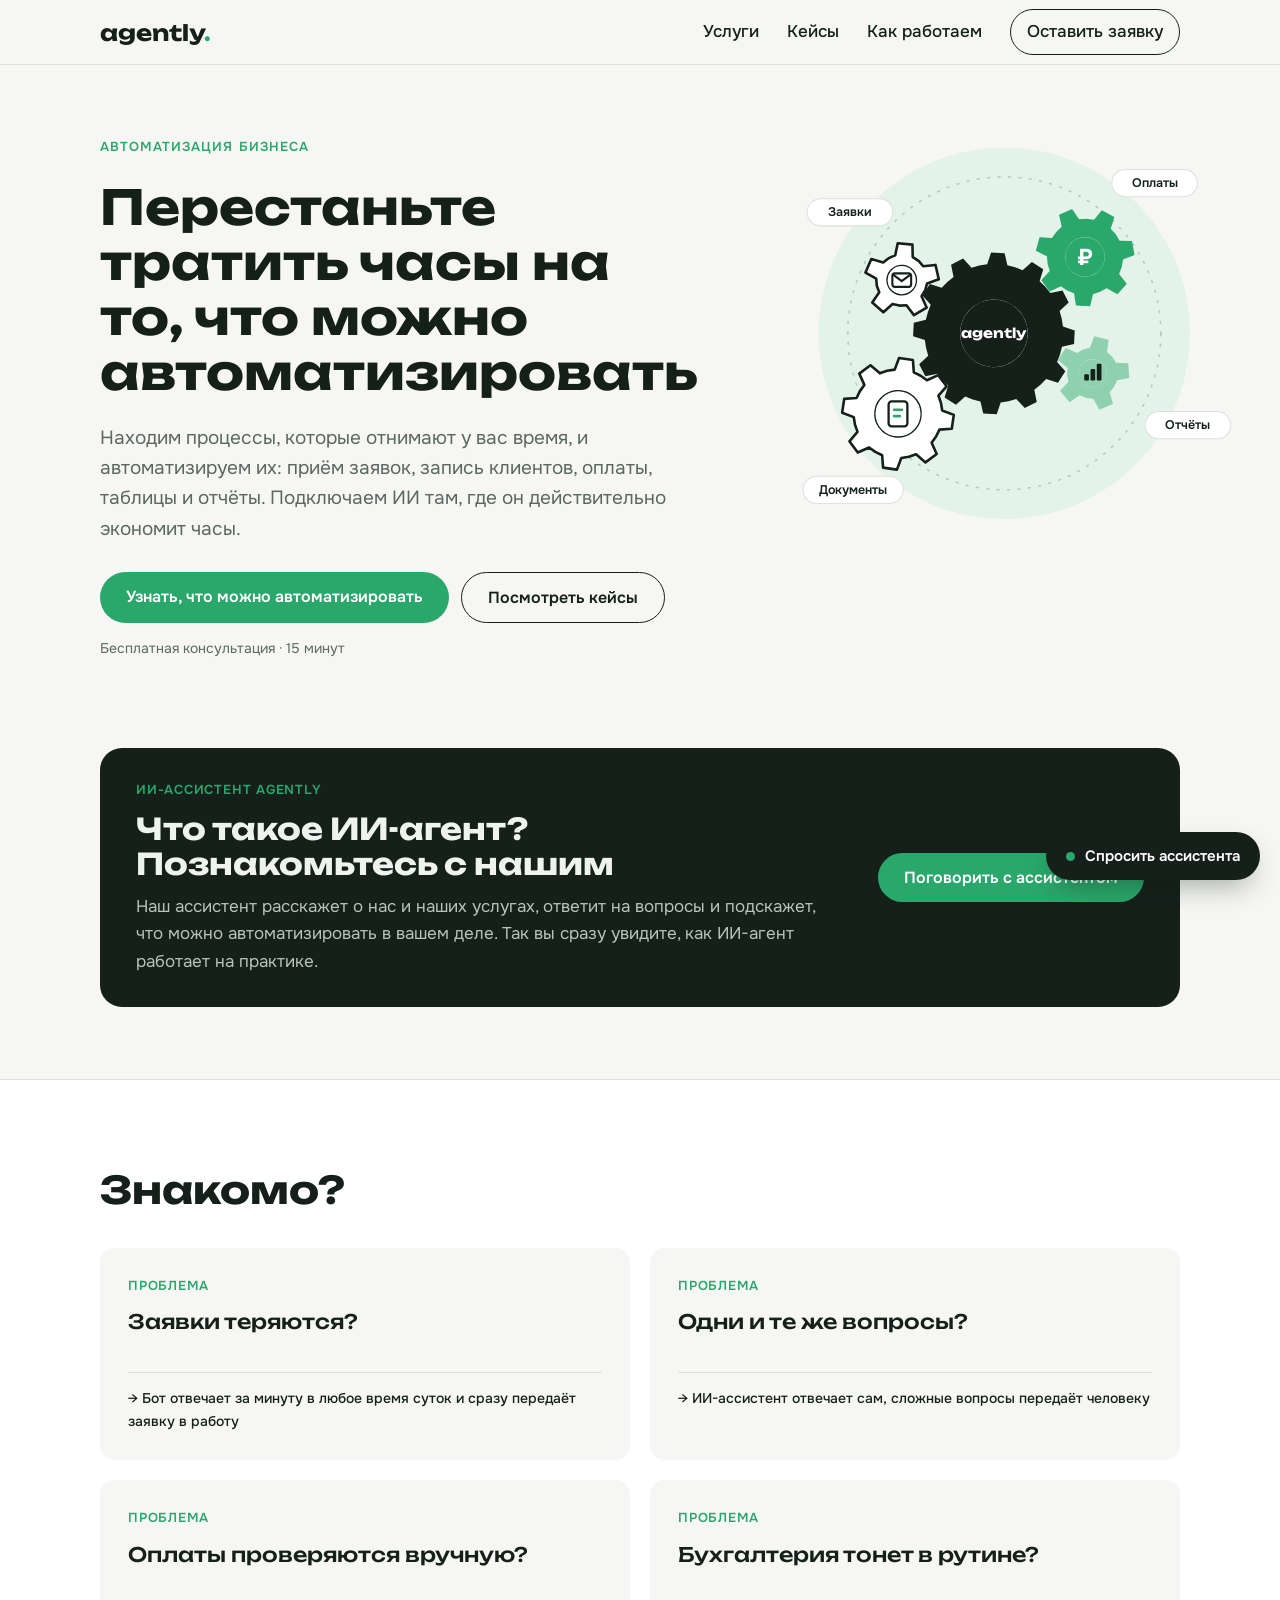
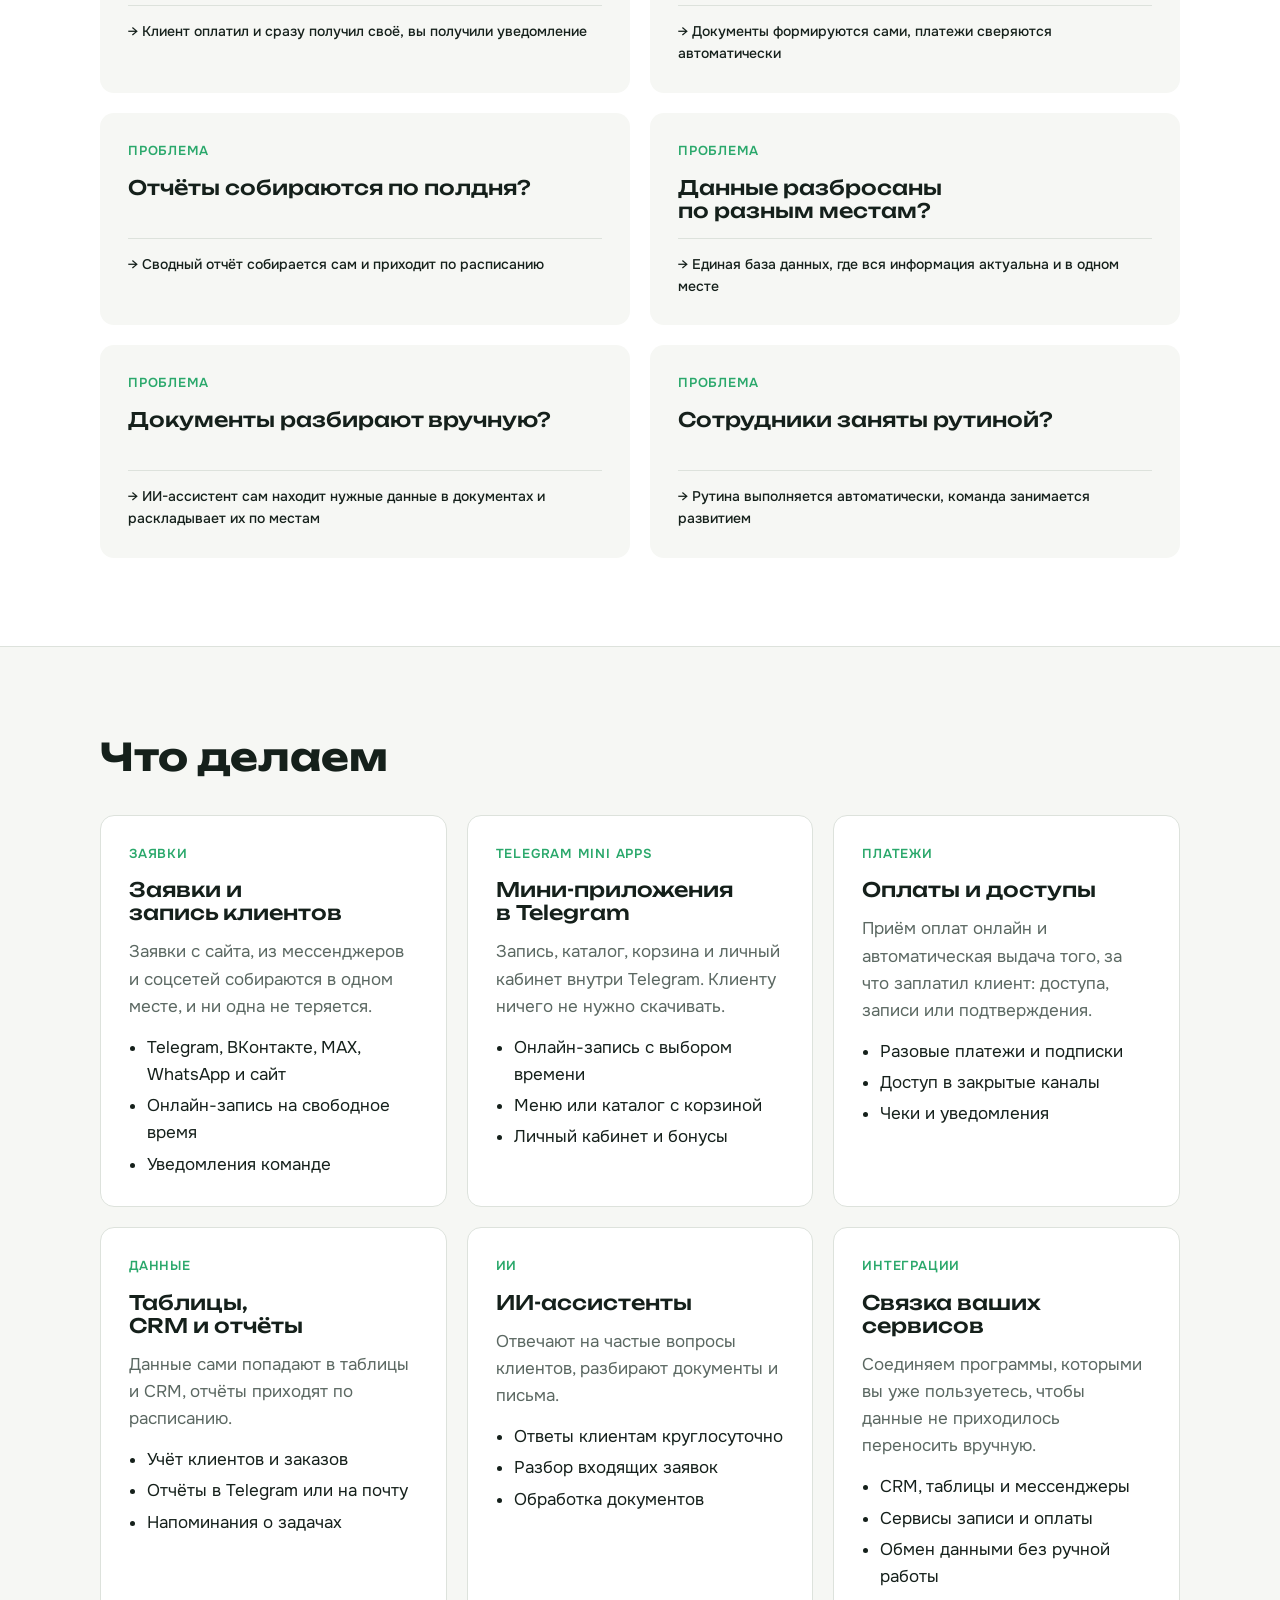
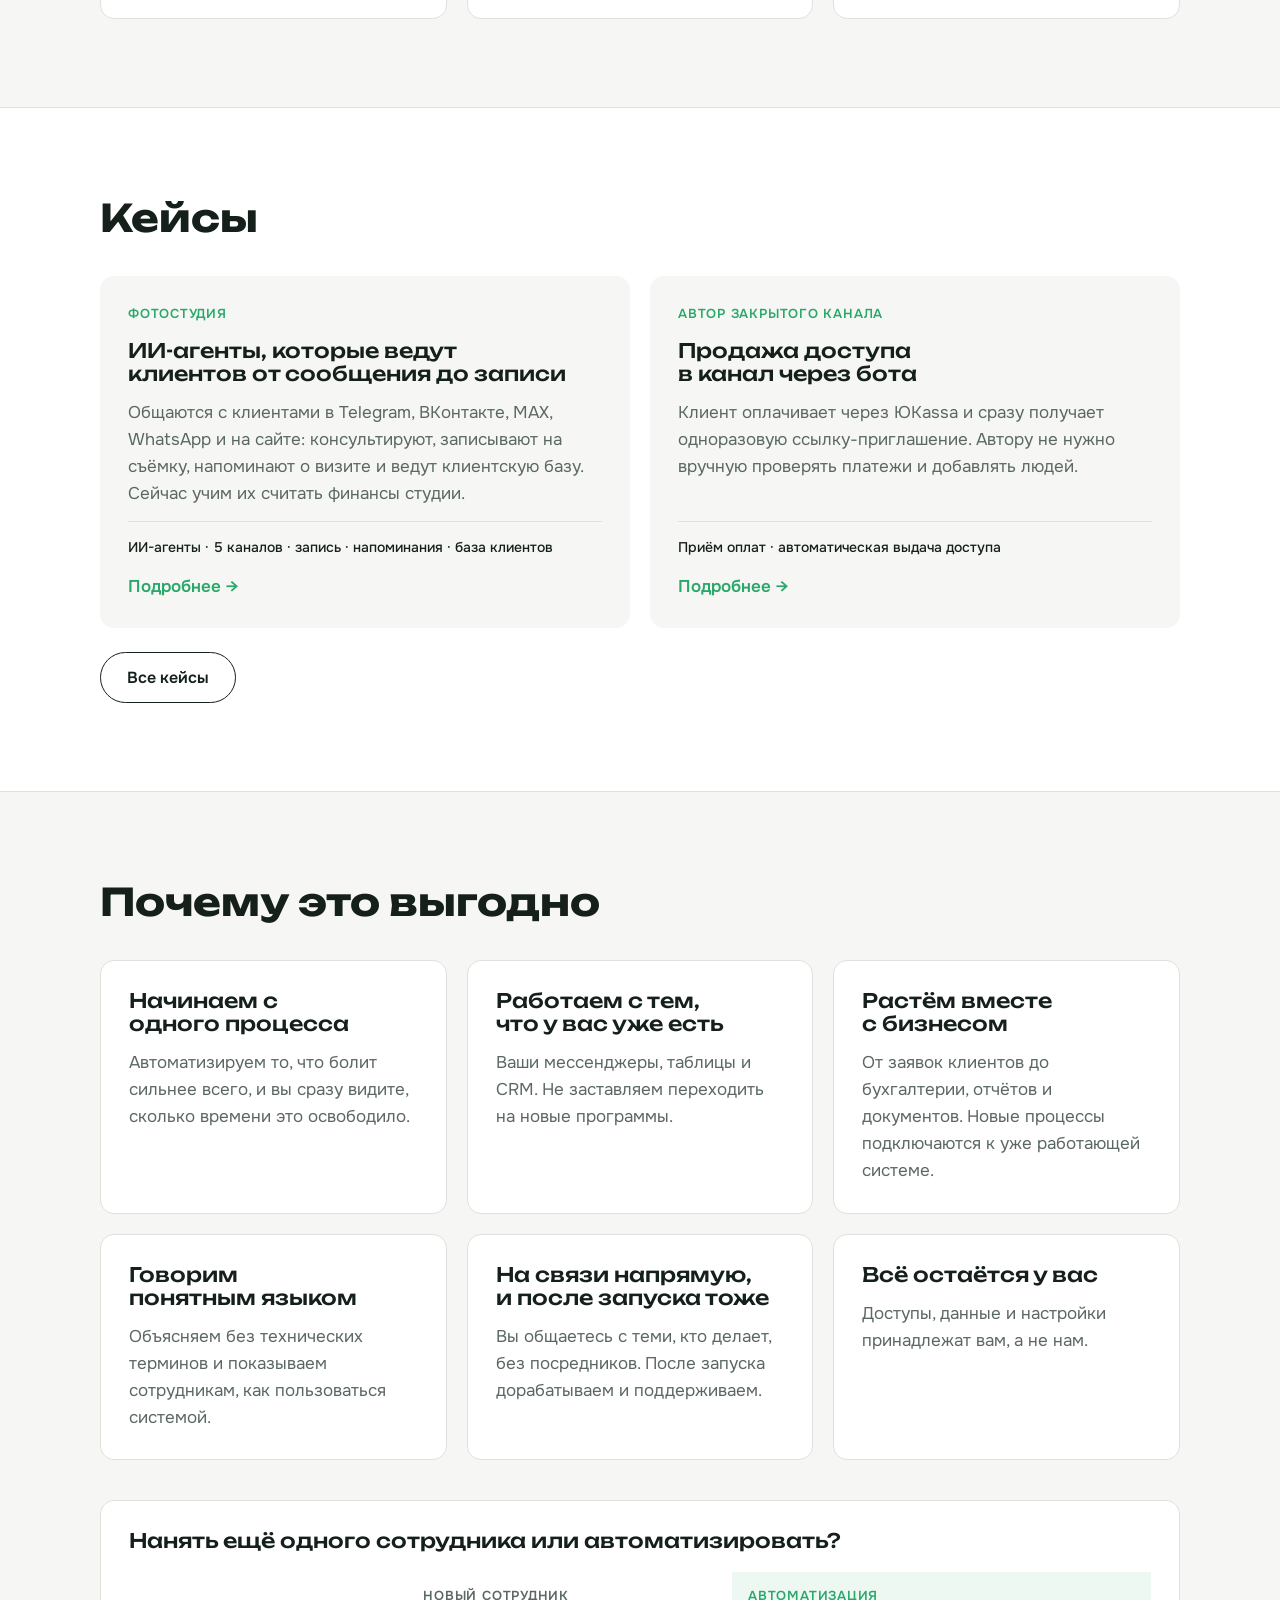
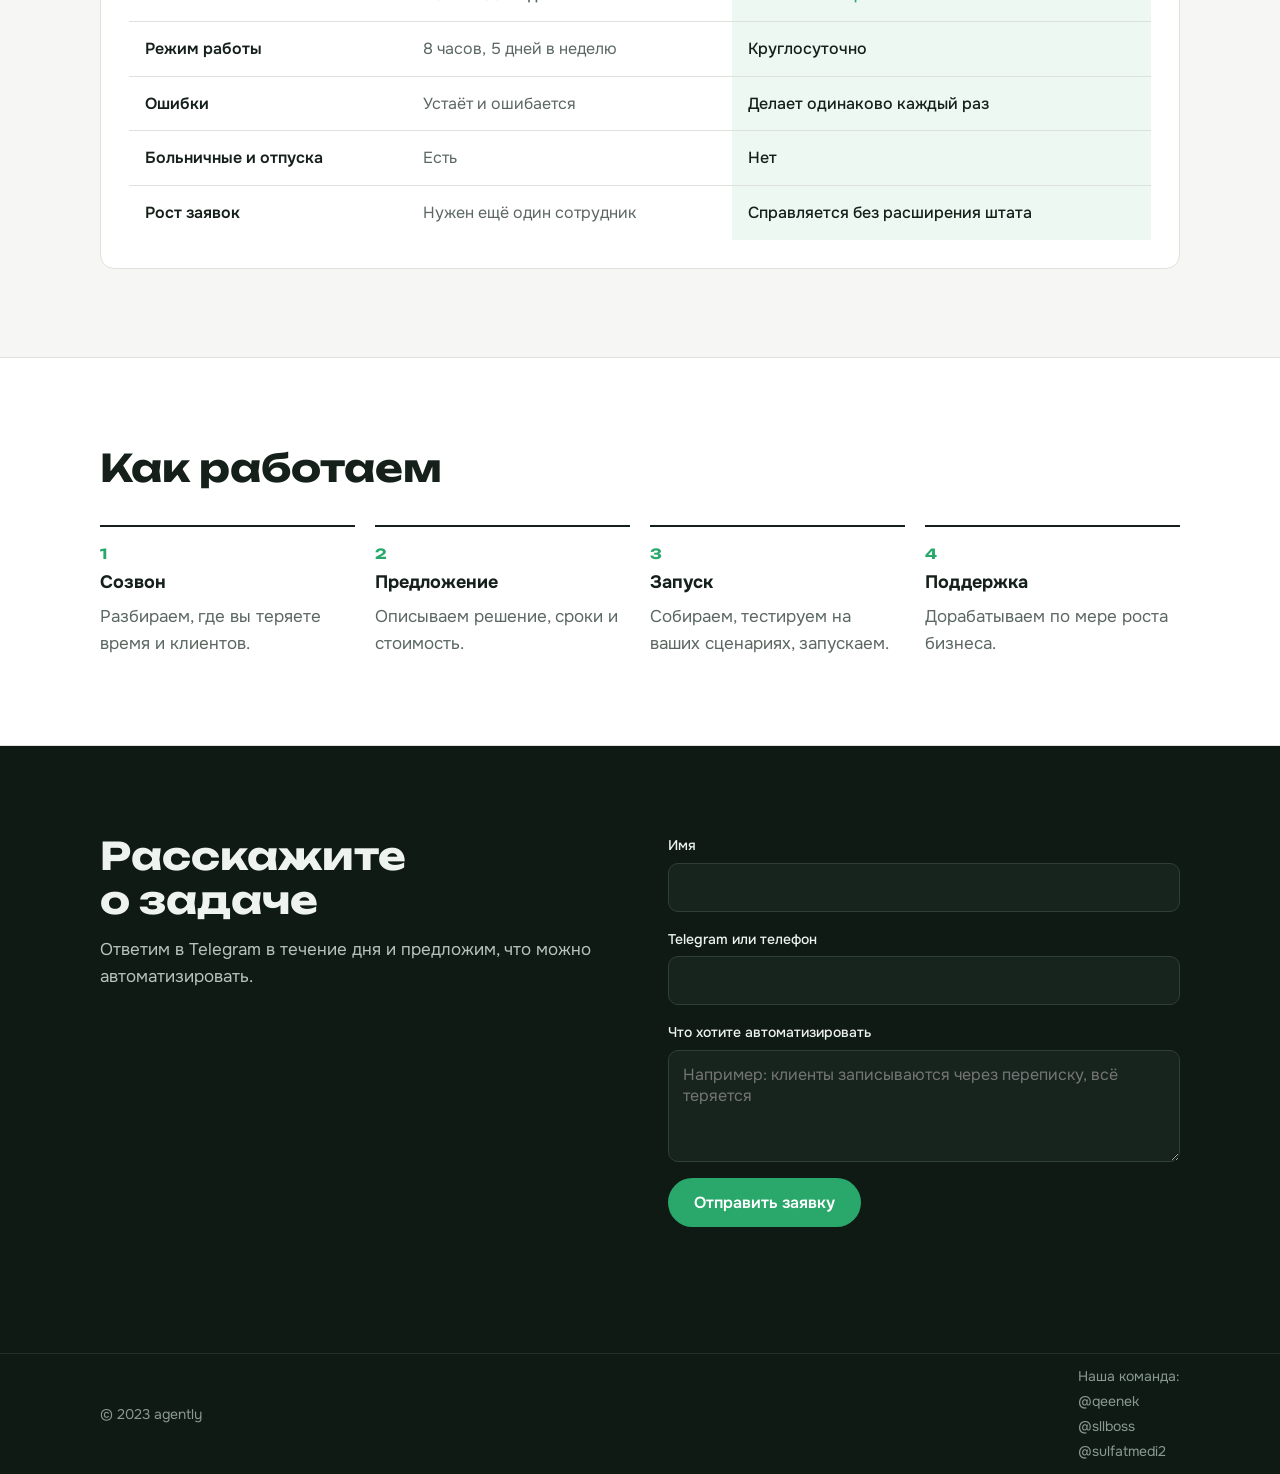
==== commit 45adbb64: "Update index.html" ====
--- a/index.html
+++ b/index.html
@@ -12,6 +12,7 @@
   <link rel="preconnect" href="https://fonts.gstatic.com" crossorigin>
   <link href="https://fonts.googleapis.com/css2?family=Unbounded:wght@500;700&family=Onest:wght@400;500;600&display=swap" rel="stylesheet">
   <link rel="stylesheet" href="css/style.css?v=9">
+  <link rel="stylesheet" href="css/chat.css?v=2">
 </head>
 <body>
 
@@ -55,6 +56,19 @@
             <rect x="26" y="86" width="82" height="26" rx="13" fill="#fff" stroke="#dde2dc"/><text x="67" y="103" text-anchor="middle">Заявки</text>
           </g>
         </svg>
+      </div>
+    </div>
+  </section>
+
+  <section class="section ai-demo-wrap">
+    <div class="wrap">
+      <div class="ai-demo">
+        <div class="ai-demo__text">
+          <p class="tag">ИИ-ассистент agently</p>
+          <h2>Что такое ИИ-агент? Познакомьтесь с нашим</h2>
+          <p>Наш ассистент расскажет о нас и наших услугах, ответит на вопросы и подскажет, что можно автоматизировать в вашем деле. Так вы сразу увидите, как ИИ-агент работает на практике.</p>
+        </div>
+        <a href="#" class="btn btn--primary" data-open-chat>Поговорить с ассистентом</a>
       </div>
     </div>
   </section>
@@ -295,6 +309,7 @@
 </footer>
 
 <script src="js/main.js"></script>
+<script src="js/chat.js?v=3"></script>
 <script>
 /* Шестерёнки на первом экране */
 (() => {
--- a/css/style.css
+++ b/css/style.css
@@ -218,3 +218,110 @@
 @media (min-width: 861px) {
   #why .case h3 { min-height: 2.4em; }
 }
+
+/* Страница кейсов */
+.nav a[aria-current="page"] { color: var(--accent); }
+.page-head { padding-block: 64px 56px; }
+.page-head .wrap { display: flex; flex-direction: column; gap: 18px; }
+.case-index { display: flex; flex-wrap: wrap; gap: 10px; margin-top: 8px; }
+.case-index a {
+  text-decoration: none; padding: 10px 16px; border: 1px solid var(--line); border-radius: 999px;
+  background: var(--surface); font-weight: 500;
+}
+.case-index a span { font: 700 12px var(--font-display); color: var(--accent); margin-right: 6px; }
+.case-index a:hover { border-color: var(--ink); }
+
+.case-full { scroll-margin-top: 64px; }
+.case-full .wrap { display: flex; flex-direction: column; gap: 28px; }
+.case-full__head { display: flex; flex-direction: column; gap: 16px; max-width: 820px; }
+.case-full__head h2 { margin-bottom: 0; }
+.case-full__facts { list-style: none; margin: 8px 0 0; padding: 0; display: flex; flex-wrap: wrap; gap: 12px; }
+.case-full__facts li {
+  display: flex; align-items: baseline; gap: 8px; padding: 12px 18px;
+  border-radius: var(--radius); background: var(--bg); border: 1px solid var(--line); color: var(--muted);
+}
+.case-full__facts b { font: 700 24px var(--font-display); color: var(--ink); }
+.case-full__grid { display: grid; grid-template-columns: 1fr 1fr; gap: 20px; }
+.case-block {
+  background: var(--bg); border: 1px solid var(--line); border-radius: var(--radius);
+  padding: 28px; display: flex; flex-direction: column; gap: 14px;
+}
+.section:not(.section--alt) .case-block, .section:not(.section--alt) .case-full__facts li { background: var(--surface); }
+.case-block > p { color: var(--muted); }
+.case-block--next { border: 1.5px dashed var(--accent); }
+.checks { list-style: none; margin: 0; padding: 0; display: grid; gap: 12px; }
+.checks li { position: relative; padding-left: 28px; color: var(--muted); }
+.checks li b { color: var(--ink); }
+.checks li::before {
+  content: ""; position: absolute; left: 0; top: .45em; width: 16px; height: 16px; border-radius: 50%;
+  background: var(--accent) url("data:image/svg+xml,%3Csvg xmlns='http://www.w3.org/2000/svg' viewBox='0 0 16 16'%3E%3Cpath d='M4.5 8.2l2.3 2.3 4.7-4.9' fill='none' stroke='white' stroke-width='2' stroke-linecap='round' stroke-linejoin='round'/%3E%3C/svg%3E") center/100% no-repeat;
+}
+.flow { list-style: none; counter-reset: f; margin: 0; padding: 0; display: grid; grid-template-columns: repeat(5, 1fr); gap: 16px; }
+.flow li { counter-increment: f; display: flex; flex-direction: column; gap: 4px; padding-top: 16px; border-top: 2px solid var(--ink); }
+.flow li::before { content: counter(f); font: 700 14px var(--font-display); color: var(--accent); }
+.flow span { color: var(--muted); font-size: 15px; }
+.shots { display: grid; grid-template-columns: repeat(3, 1fr); gap: 16px; }
+.shot { margin: 0; display: flex; flex-direction: column; gap: 10px; }
+.shot::before {
+  content: attr(data-label) " · скриншот скоро"; display: grid; place-items: center; text-align: center;
+  aspect-ratio: 9 / 16; max-height: 420px; padding: 16px; border-radius: 12px;
+  border: 1.5px dashed var(--line); color: var(--muted); font-size: 14px; background: var(--surface);
+}
+.shot:has(img)::before { display: none; }
+.shot img { width: 100%; aspect-ratio: 9 / 16; max-height: 420px; object-fit: cover; object-position: top; border-radius: 12px; border: 1px solid var(--line); }
+.shot figcaption { font-size: 14px; color: var(--muted); }
+.case-full > .wrap > .case__stack { border-top: 1px solid var(--line); padding-top: 16px; font-size: 14px; font-weight: 500; }
+.cases-cta { display: flex; flex-direction: column; align-items: flex-start; gap: 16px; }
+.cases-cta h2 { margin-bottom: 0; }
+.cases-cta p { color: #b7c4bc; }
+
+/* Ссылка «Подробнее» в карточках кейсов на главной */
+.case__more { font-weight: 600; color: var(--accent); text-decoration: none; }
+.case__more:hover { text-decoration: underline; }
+.cases__all { margin-top: 24px; }
+
+@media (max-width: 860px) {
+  .case-full__grid { grid-template-columns: 1fr; }
+  .flow { grid-template-columns: 1fr 1fr; }
+  .shots { grid-template-columns: 1fr 1fr; }
+  .page-head { padding-block: 40px; }
+}
+@media (max-width: 480px) {
+  .flow, .shots { grid-template-columns: 1fr; }
+  .case-block { padding: 20px; }
+}
+
+/* Страница кейсов: сетка карточек */
+.case-grid { display: grid; grid-template-columns: repeat(3, 1fr); gap: 20px; }
+.case-card {
+  scroll-margin-top: 96px;
+  background: var(--bg); border: 1px solid var(--line); border-radius: var(--radius);
+  padding: 26px; display: flex; flex-direction: column; gap: 14px; color: inherit; text-decoration: none;
+}
+.case-card h3 { font-size: 19px; }
+.case-card > p:not(.tag) { color: var(--muted); font-size: 16px; }
+.case-card .checks { font-size: 15px; gap: 8px; }
+.case-card__more {
+  margin-top: auto; padding-top: 14px; border-top: 1px solid var(--line);
+  font-weight: 600; color: var(--accent); text-decoration: none;
+}
+a.case-card__more:hover, .case-card--empty:hover .case-card__more { text-decoration: underline; }
+.case-card--empty { border-style: dashed; background: transparent; }
+.case-card--empty:hover { border-color: var(--accent); }
+/* Подсветка карточки, к которой перешли с главной */
+.case-card:target { animation: case-flash 2.4s ease-out; }
+@keyframes case-flash {
+  0%, 35% { border-color: var(--accent); box-shadow: 0 0 0 4px color-mix(in srgb, var(--accent) 25%, transparent); }
+  100% { border-color: var(--line); box-shadow: 0 0 0 0 transparent; }
+}
+@media (prefers-reduced-motion: reduce) {
+  .case-card:target { animation: none; border-color: var(--accent); }
+}
+.back-link { align-self: flex-start; font-weight: 600; text-decoration: none; color: var(--muted); }
+.back-link:hover { color: var(--accent); }
+@media (max-width: 860px) {
+  .case-grid { grid-template-columns: 1fr; }
+}
+@media (min-width: 861px) and (max-width: 1000px) {
+  .case-grid { grid-template-columns: 1fr 1fr; }
+}
--- a/css/chat.css
+++ b/css/chat.css
@@ -0,0 +1,53 @@
+/* Чат с ассистентом */
+.chatw { position: fixed; right: max(20px, env(safe-area-inset-right)); bottom: max(20px, env(safe-area-inset-bottom)); z-index: 50; font-family: var(--font-body); }
+.chatw__launch { display: inline-flex; align-items: center; gap: 10px; padding: 14px 20px; border: 0; border-radius: 999px; background: var(--ink); color: #fff; font: 600 15px var(--font-body); cursor: pointer; box-shadow: 0 12px 30px -10px rgba(15, 26, 21, .45); transition: transform .15s; }
+.chatw__launch:hover { transform: translateY(-2px); }
+.chatw.is-open .chatw__launch { display: none; }
+.chatw__dot { width: 9px; height: 9px; border-radius: 50%; background: var(--accent); box-shadow: 0 0 0 0 rgba(42, 168, 107, .6); animation: chatwPulse 2s infinite; }
+@keyframes chatwPulse { 70% { box-shadow: 0 0 0 8px rgba(42, 168, 107, 0); } 100% { box-shadow: 0 0 0 0 rgba(42, 168, 107, 0); } }
+.chatw__panel { width: 380px; height: min(580px, calc(100vh - 40px)); display: flex; flex-direction: column; background: var(--surface); border: 1px solid var(--line); border-radius: 22px; box-shadow: 0 24px 60px -20px rgba(15, 26, 21, .35); overflow: hidden; }
+.chatw__panel[hidden] { display: none; }
+.chatw__head { display: flex; align-items: center; gap: 10px; padding: 14px 16px; border-bottom: 1px solid var(--line); }
+.chatw__avatar { width: 38px; height: 38px; border-radius: 50%; display: grid; place-items: center; background: var(--ink); color: var(--bg); font: 700 16px var(--font-display); flex: none; }
+.chatw__title { flex: 1; min-width: 0; line-height: 1.25; }
+.chatw__title b { display: block; font-size: 15px; }
+.chatw__title small { color: var(--accent); font-size: 13px; }
+.chatw__close { width: 34px; height: 34px; border: 0; border-radius: 50%; background: transparent; font-size: 24px; line-height: 1; color: var(--muted); cursor: pointer; }
+.chatw__close:hover { background: var(--bg); color: var(--ink); }
+.chatw__log { flex: 1; overflow-y: auto; padding: 16px; display: flex; flex-direction: column; gap: 10px; background: var(--bg); }
+.chatw__msg { max-width: 85%; padding: 10px 14px; border-radius: 16px; font-size: 15px; line-height: 1.45; white-space: pre-wrap; overflow-wrap: anywhere; }
+.chatw__msg--in { align-self: flex-start; background: var(--surface); border: 1px solid var(--line); border-bottom-left-radius: 4px; }
+.chatw__msg--out { align-self: flex-end; background: var(--ink); color: #fff; border-bottom-right-radius: 4px; }
+.chatw__msg a { color: var(--accent); }
+.chatw__typing { display: inline-flex; gap: 4px; padding: 14px; }
+.chatw__typing i { width: 7px; height: 7px; border-radius: 50%; background: var(--muted); animation: chatwDot 1.2s infinite; }
+.chatw__typing i:nth-child(2) { animation-delay: .15s; } .chatw__typing i:nth-child(3) { animation-delay: .3s; }
+@keyframes chatwDot { 0%, 60%, 100% { opacity: .3; transform: none; } 30% { opacity: 1; transform: translateY(-3px); } }
+.chatw__chips { display: flex; flex-wrap: wrap; gap: 6px; padding: 0 16px; background: var(--bg); }
+.chatw__chips:not(:empty) { padding-bottom: 12px; }
+.chatw__chip { border: 1px solid var(--accent); background: var(--surface); color: var(--ink); border-radius: 999px; padding: 6px 12px; font: 500 13px var(--font-body); cursor: pointer; text-align: left; }
+.chatw__chip:hover { background: #e3f3ea; }
+.chatw__form { display: flex; align-items: flex-end; gap: 8px; padding: 12px 12px 6px; border-top: 1px solid var(--line); }
+.chatw__input { flex: 1; min-width: 0; resize: none; border: 1px solid var(--line); border-radius: 14px; padding: 10px 12px; font: 400 15px/1.4 var(--font-body); color: var(--ink); background: var(--surface); max-height: 120px; }
+.chatw__input:focus { outline: 2px solid var(--accent); outline-offset: 0; border-color: transparent; }
+.chatw__send { width: 42px; height: 42px; flex: none; border: 0; border-radius: 50%; background: var(--accent); color: #fff; display: grid; place-items: center; cursor: pointer; }
+.chatw__send:disabled { opacity: .5; cursor: default; }
+.chatw__note { margin: 0; padding: 0 14px 10px; font-size: 11.5px; line-height: 1.4; color: var(--muted); }
+.chatw__note a { color: var(--muted); }
+.chatw button:focus-visible { outline: 3px solid var(--accent); outline-offset: 2px; }
+@media (max-width: 480px) {
+  .chatw { right: 12px; bottom: 12px; left: auto; }
+  .chatw.is-open { left: 0; right: 0; bottom: 0; top: 0; }
+  .chatw.is-open .chatw__panel { width: 100%; height: 100%; border-radius: 0; border: 0; }
+  .chatw__launch { padding: 13px 18px; font-size: 14px; }
+}
+@media (prefers-reduced-motion: reduce) { .chatw__dot, .chatw__typing i { animation: none; } }
+
+/* Блок «Попробуйте ИИ-агента» */
+.ai-demo-wrap { padding-block: 0 72px; }
+.ai-demo { display: flex; align-items: center; justify-content: space-between; gap: 24px 48px; flex-wrap: wrap; padding: 32px 36px; border-radius: 22px; background: var(--ink); color: #eef3ef; }
+.ai-demo__text { flex: 1 1 420px; min-width: 0; display: flex; flex-direction: column; gap: 12px; }
+.ai-demo h2 { margin: 0; font-size: clamp(22px, 2.6vw, 30px); text-wrap: balance; }
+.ai-demo p:not(.tag) { margin: 0; color: #b7c4bc; max-width: 46em; }
+.ai-demo .btn { flex: none; }
+@media (max-width: 600px) { .ai-demo { padding: 24px 20px; } .ai-demo .btn { width: 100%; text-align: center; } }
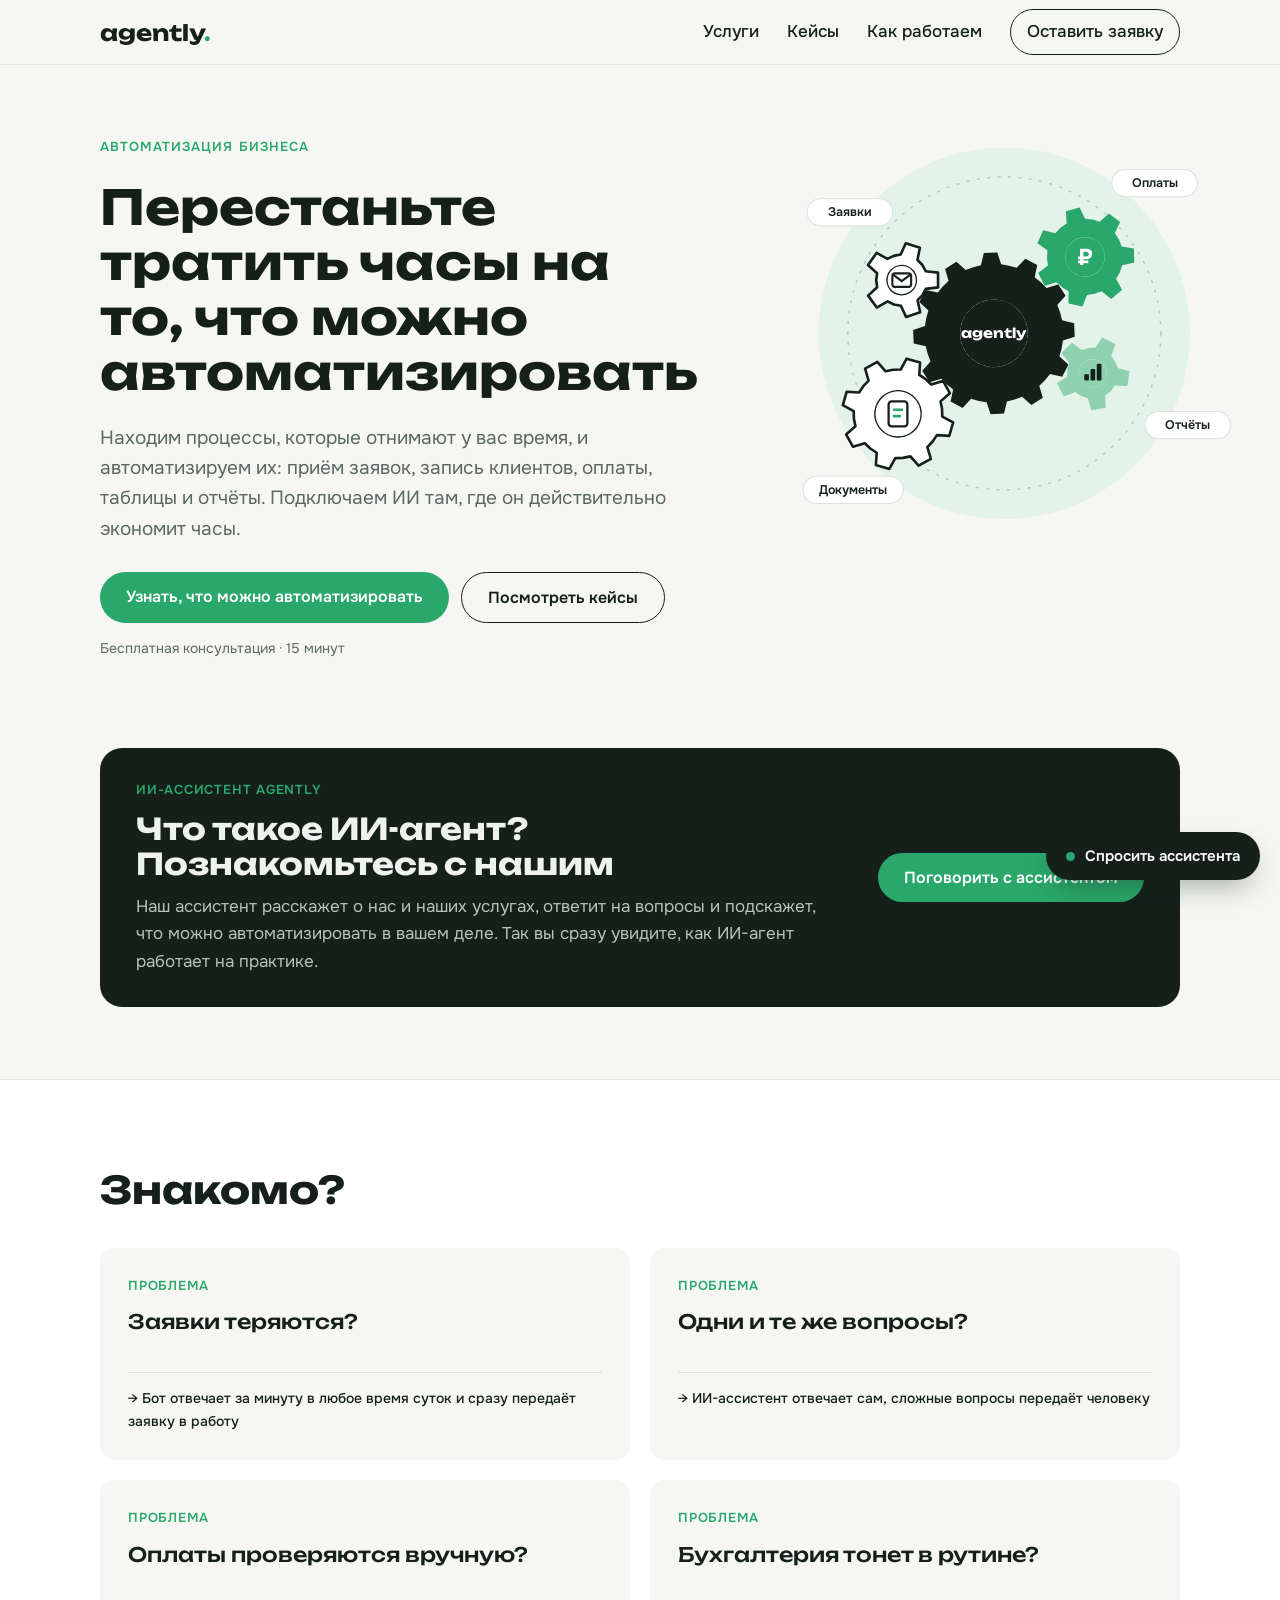
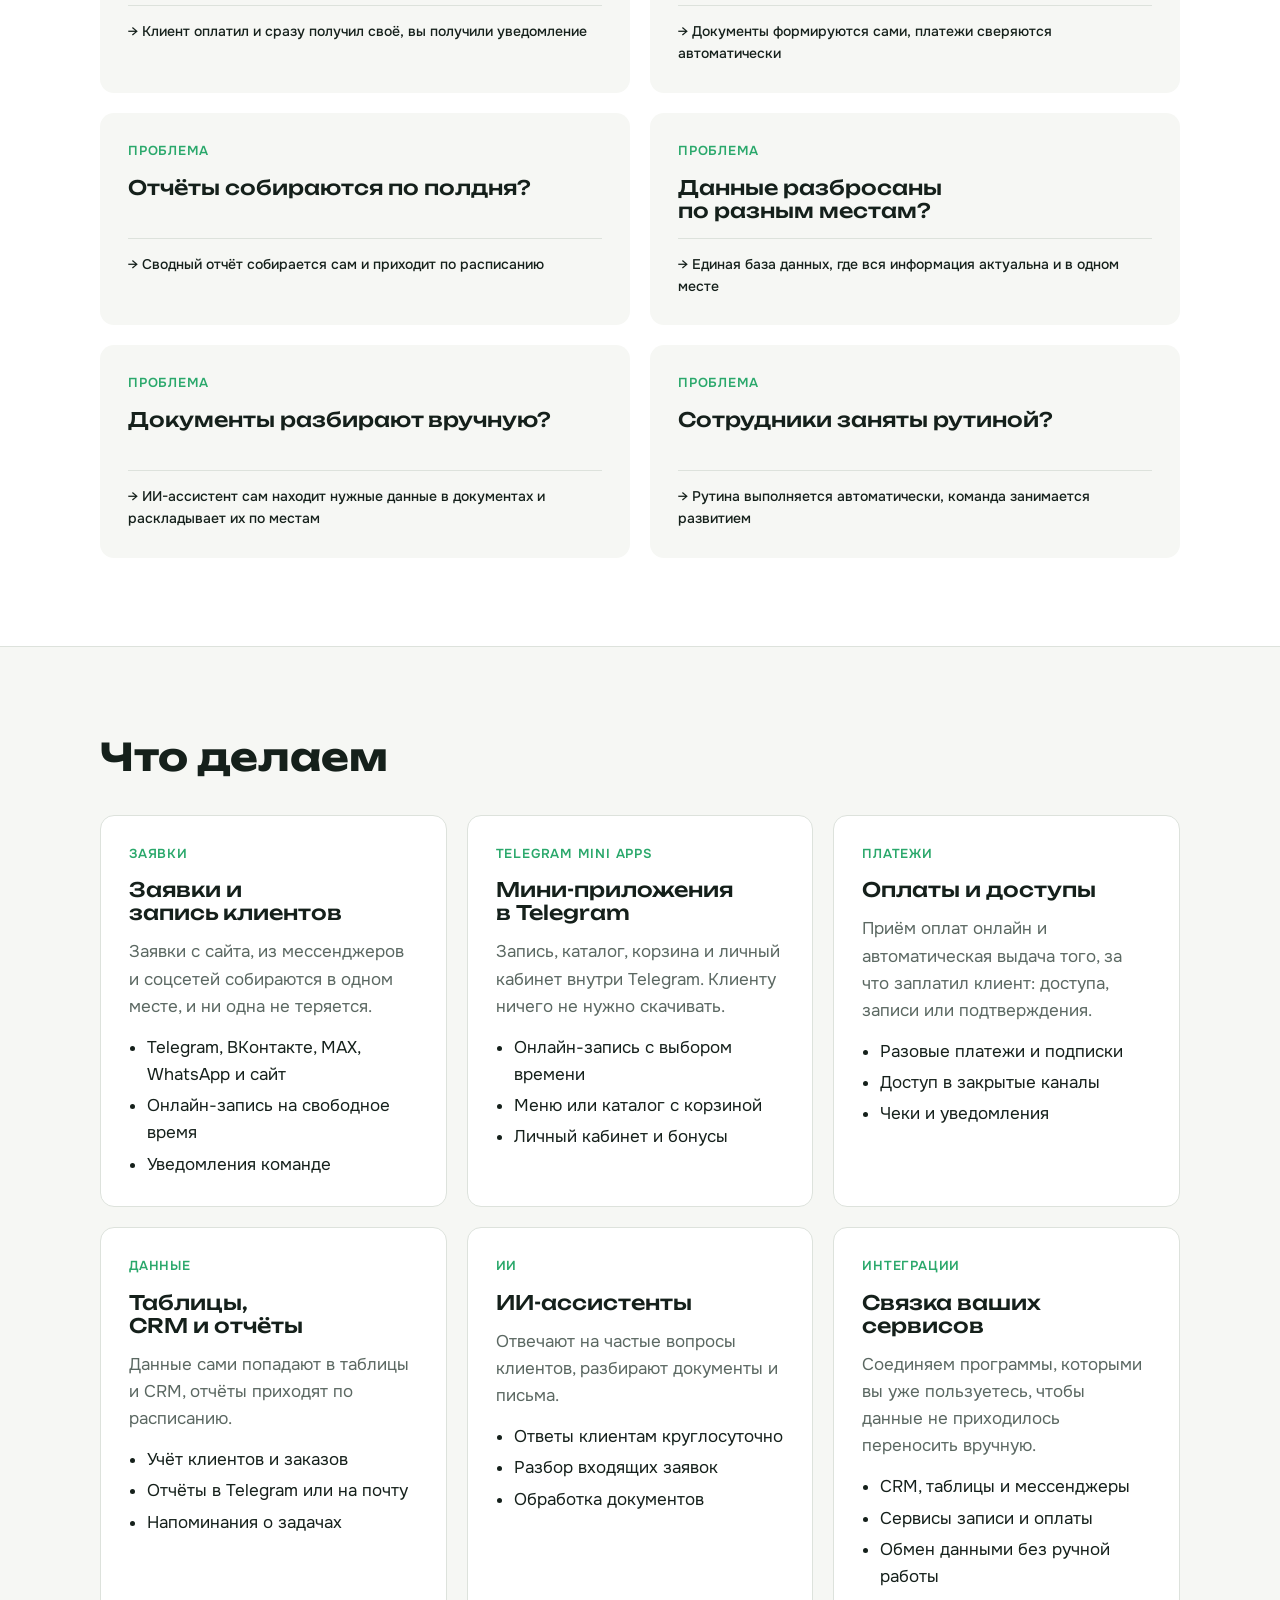
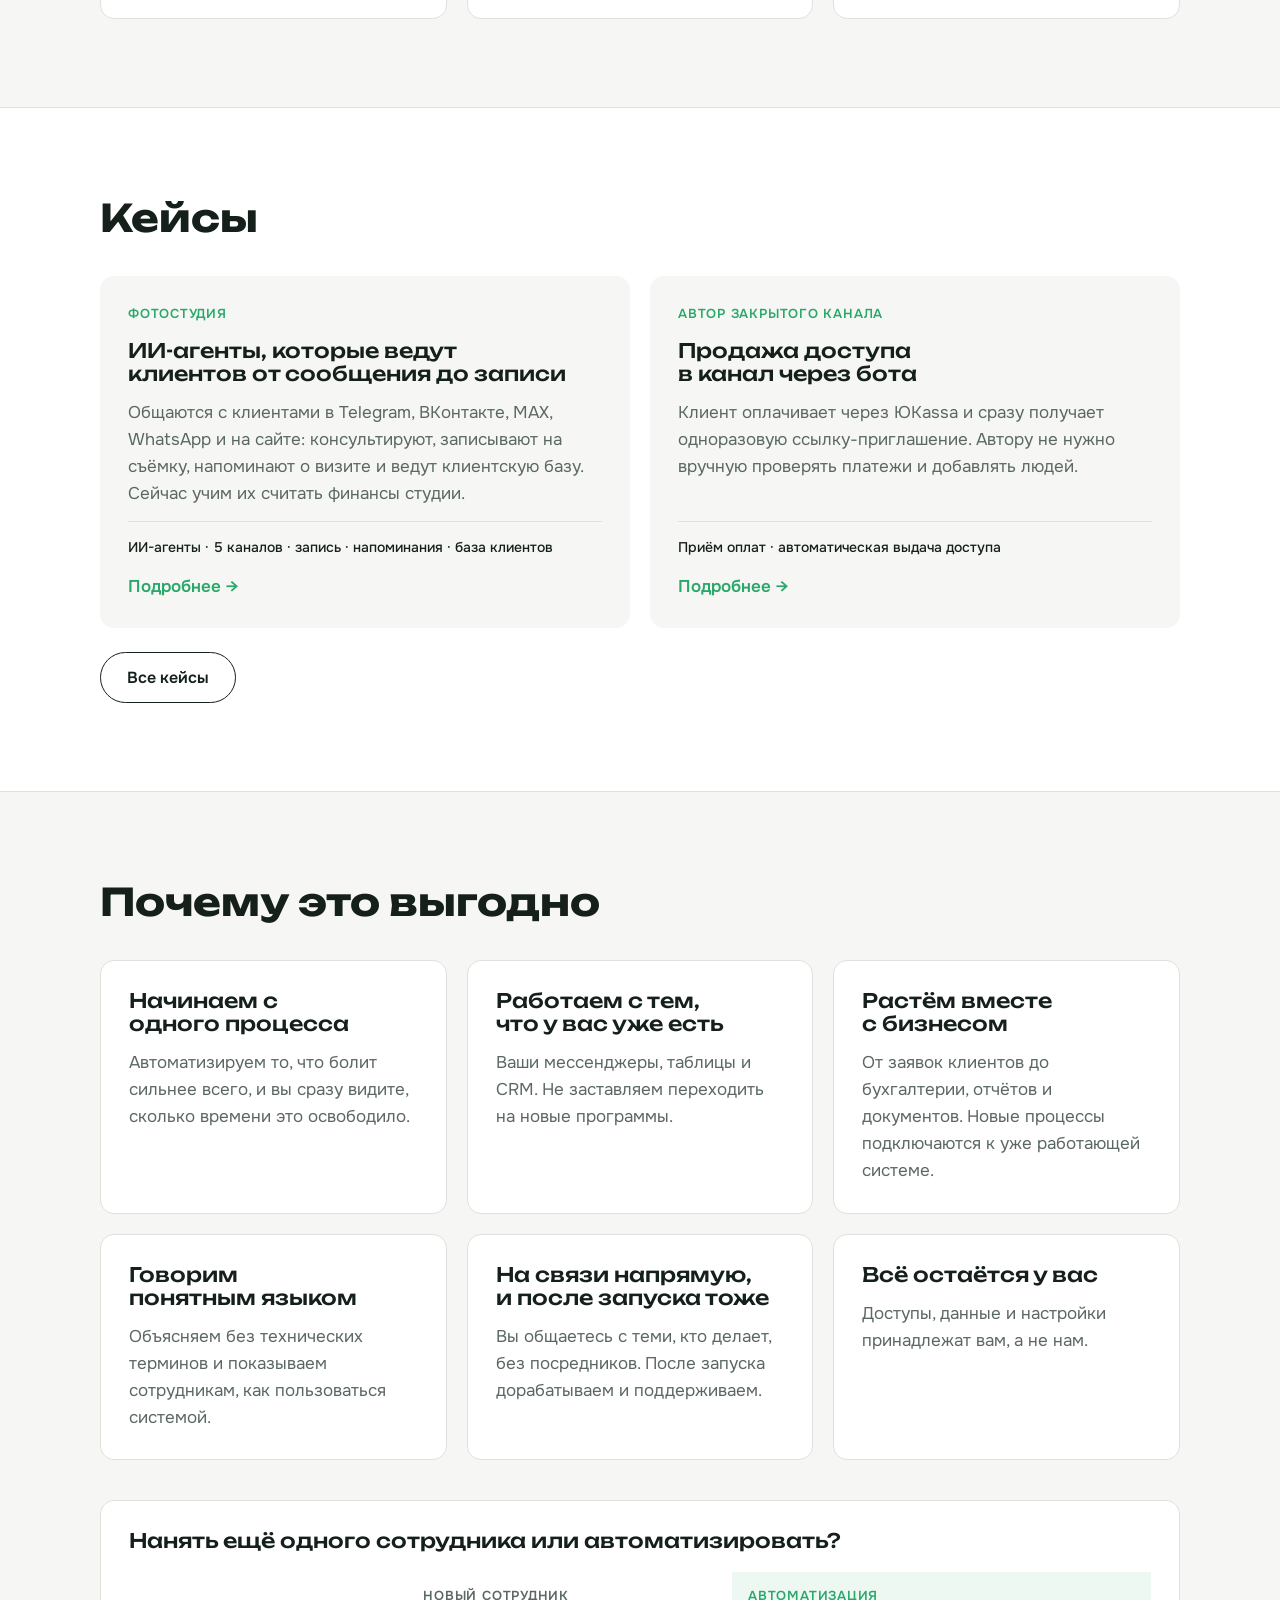
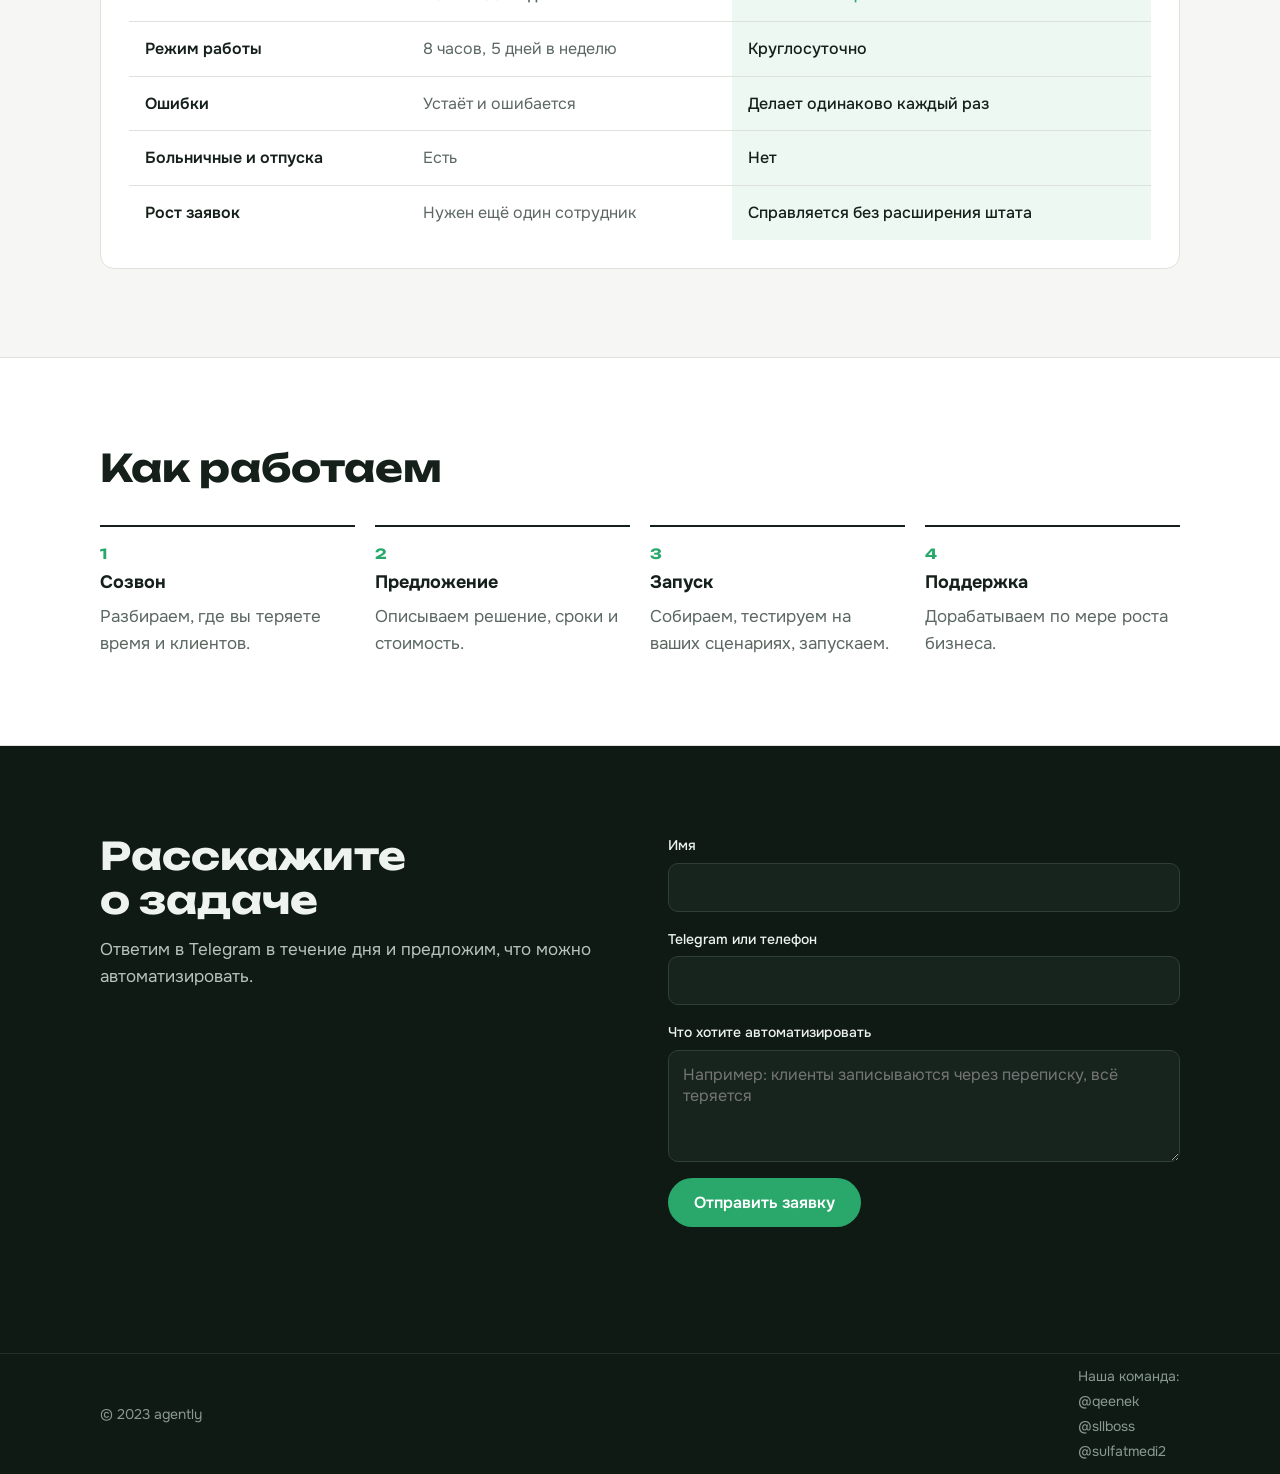
==== commit 6e54c57a: "Update index.html" ====
--- a/index.html
+++ b/index.html
@@ -12,7 +12,7 @@
   <link rel="preconnect" href="https://fonts.gstatic.com" crossorigin>
   <link href="https://fonts.googleapis.com/css2?family=Unbounded:wght@500;700&family=Onest:wght@400;500;600&display=swap" rel="stylesheet">
   <link rel="stylesheet" href="css/style.css?v=9">
-  <link rel="stylesheet" href="css/chat.css?v=2">
+  <link rel="stylesheet" href="css/chat.css?v=3">
 </head>
 <body>
 
@@ -309,7 +309,7 @@
 </footer>
 
 <script src="js/main.js"></script>
-<script src="js/chat.js?v=3"></script>
+<script src="js/chat.js?v=4"></script>
 <script>
 /* Шестерёнки на первом экране */
 (() => {
